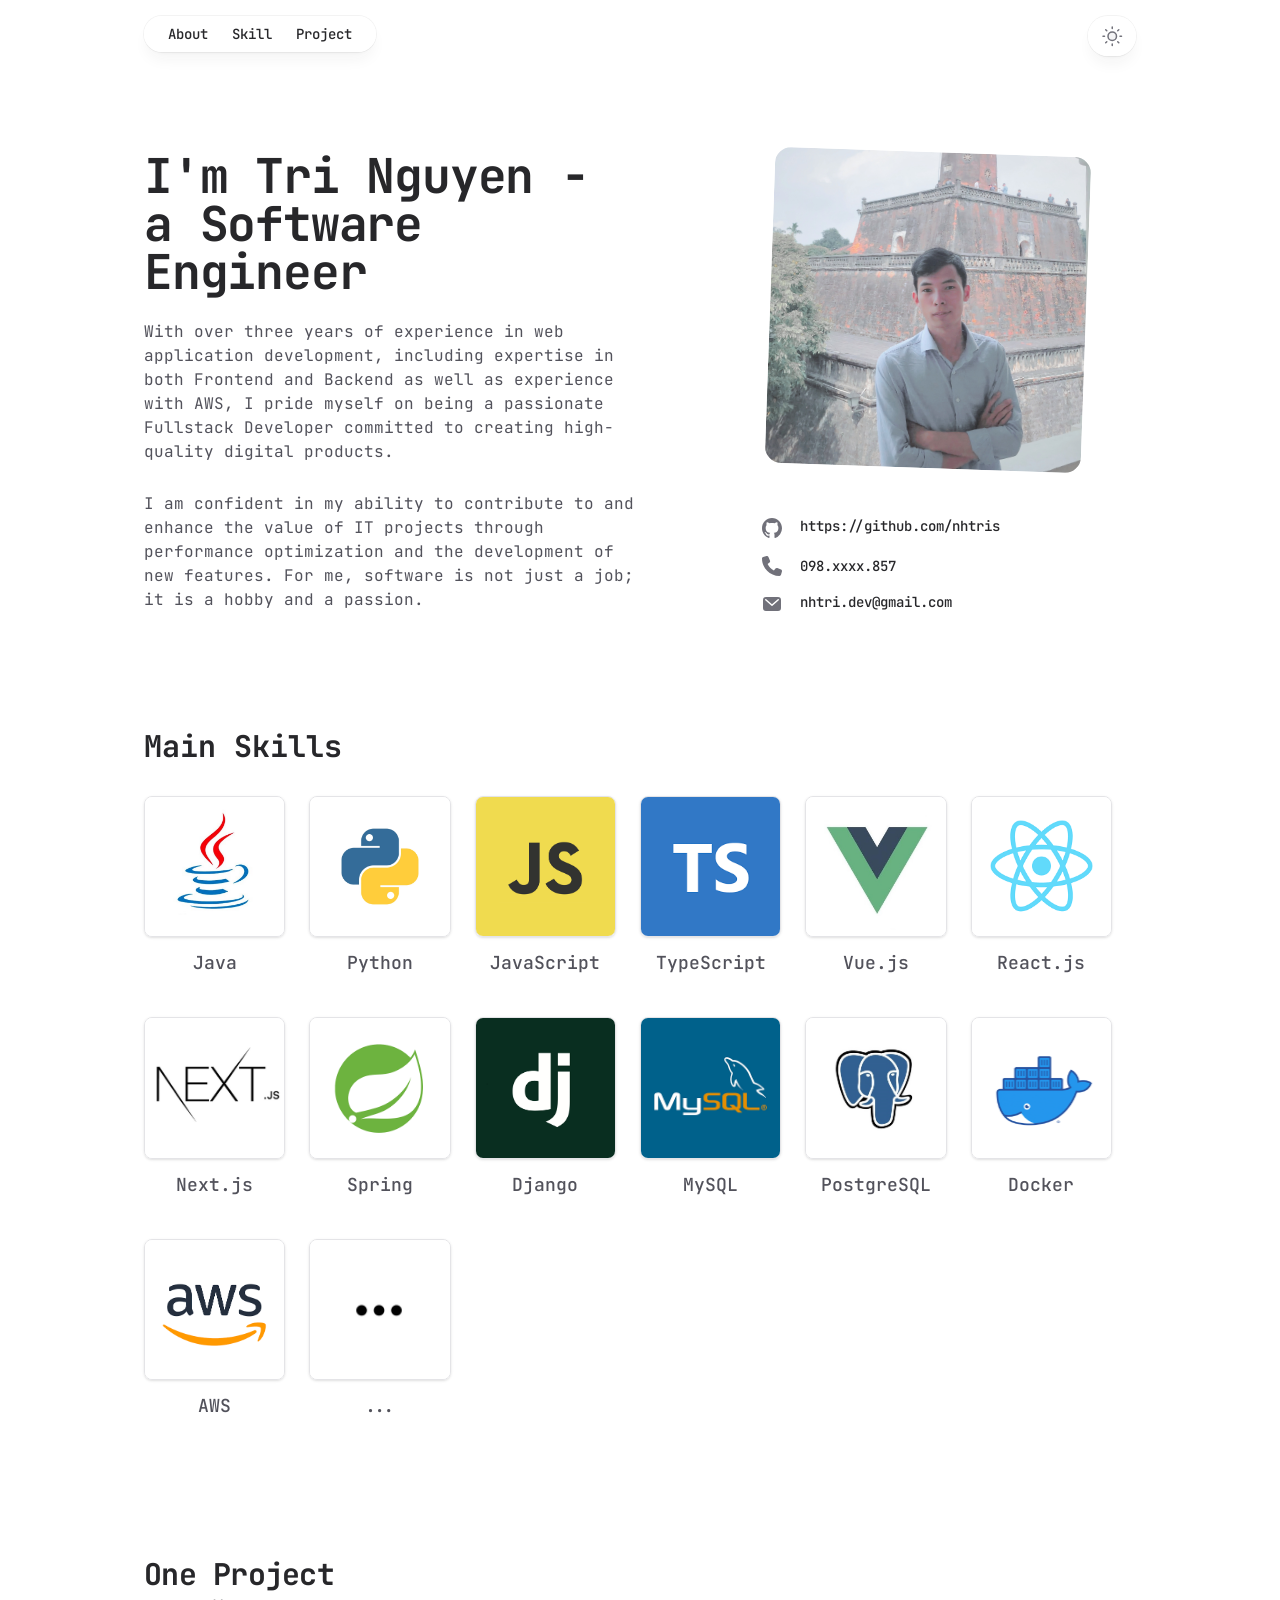
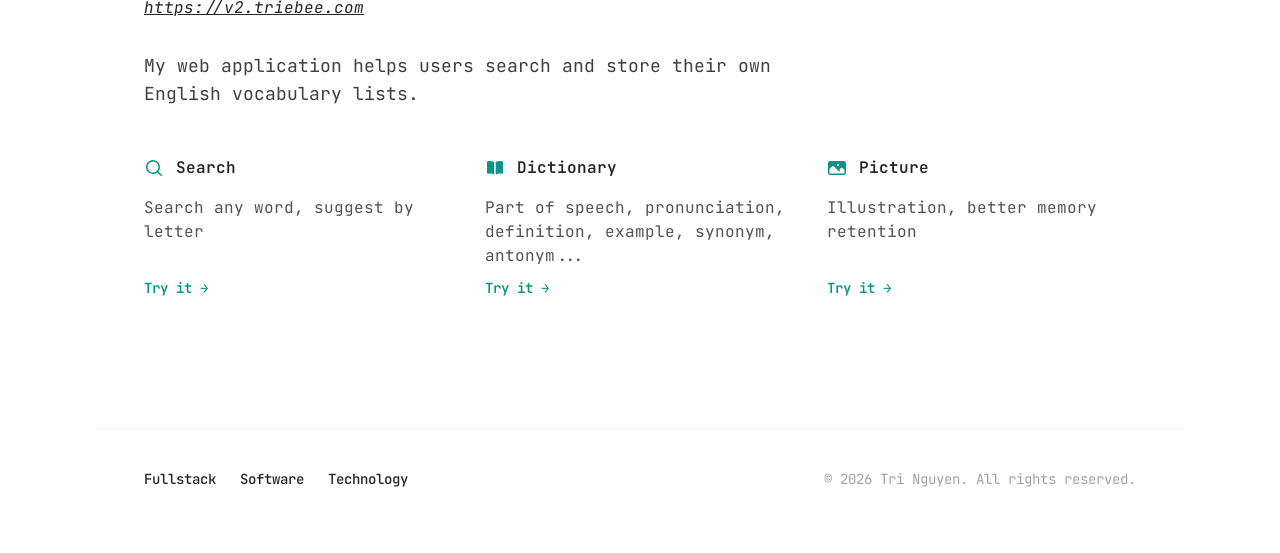
==== index.html @ 4a590ac9 "first commit" ====
<!doctype html>
<html lang="en">
  <head>
    <meta charset="UTF-8" />
    <link rel="icon" type="image/svg+xml" href="/t.ico" />
    <meta name="viewport" content="width=device-width, initial-scale=1.0" />
    <title>Tri Nguyen - Profile</title>
    <script type="module" crossorigin src="/assets/index-8-Ui-Zjn.js"></script>
    <link rel="stylesheet" crossorigin href="/assets/index-CXq_GEXm.css">
  </head>
  <body>
    <div id="root"></div>
  </body>
</html>
---- assets/index-CXq_GEXm.css ----
@import"https://fonts.googleapis.com/css2?family=JetBrains+Mono:ital,wght@0,100..800;1,100..800&display=swap";body{font-family:JetBrains Mono,monospace}*,:before,:after{box-sizing:border-box;border-width:0;border-style:solid;border-color:#e5e7eb}:before,:after{--tw-content: ""}html,:host{line-height:1.5;-webkit-text-size-adjust:100%;-moz-tab-size:4;-o-tab-size:4;tab-size:4;font-family:ui-sans-serif,system-ui,sans-serif,"Apple Color Emoji","Segoe UI Emoji",Segoe UI Symbol,"Noto Color Emoji";font-feature-settings:normal;font-variation-settings:normal;-webkit-tap-highlight-color:transparent}body{margin:0;line-height:inherit}hr{height:0;color:inherit;border-top-width:1px}abbr:where([title]){-webkit-text-decoration:underline dotted;text-decoration:underline dotted}h1,h2,h3,h4,h5,h6{font-size:inherit;font-weight:inherit}a{color:inherit;text-decoration:inherit}b,strong{font-weight:bolder}code,kbd,samp,pre{font-family:ui-monospace,SFMono-Regular,Menlo,Monaco,Consolas,Liberation Mono,Courier New,monospace;font-feature-settings:normal;font-variation-settings:normal;font-size:1em}small{font-size:80%}sub,sup{font-size:75%;line-height:0;position:relative;vertical-align:baseline}sub{bottom:-.25em}sup{top:-.5em}table{text-indent:0;border-color:inherit;border-collapse:collapse}button,input,optgroup,select,textarea{font-family:inherit;font-feature-settings:inherit;font-variation-settings:inherit;font-size:100%;font-weight:inherit;line-height:inherit;letter-spacing:inherit;color:inherit;margin:0;padding:0}button,select{text-transform:none}button,input:where([type=button]),input:where([type=reset]),input:where([type=submit]){-webkit-appearance:button;background-color:transparent;background-image:none}:-moz-focusring{outline:auto}:-moz-ui-invalid{box-shadow:none}progress{vertical-align:baseline}::-webkit-inner-spin-button,::-webkit-outer-spin-button{height:auto}[type=search]{-webkit-appearance:textfield;outline-offset:-2px}::-webkit-search-decoration{-webkit-appearance:none}::-webkit-file-upload-button{-webkit-appearance:button;font:inherit}summary{display:list-item}blockquote,dl,dd,h1,h2,h3,h4,h5,h6,hr,figure,p,pre{margin:0}fieldset{margin:0;padding:0}legend{padding:0}ol,ul,menu{list-style:none;margin:0;padding:0}dialog{padding:0}textarea{resize:vertical}input::-moz-placeholder,textarea::-moz-placeholder{opacity:1;color:#9ca3af}input::placeholder,textarea::placeholder{opacity:1;color:#9ca3af}button,[role=button]{cursor:pointer}:disabled{cursor:default}img,svg,video,canvas,audio,iframe,embed,object{display:block;vertical-align:middle}img,video{max-width:100%;height:auto}[hidden]{display:none}*,:before,:after{--tw-border-spacing-x: 0;--tw-border-spacing-y: 0;--tw-translate-x: 0;--tw-translate-y: 0;--tw-rotate: 0;--tw-skew-x: 0;--tw-skew-y: 0;--tw-scale-x: 1;--tw-scale-y: 1;--tw-pan-x: ;--tw-pan-y: ;--tw-pinch-zoom: ;--tw-scroll-snap-strictness: proximity;--tw-gradient-from-position: ;--tw-gradient-via-position: ;--tw-gradient-to-position: ;--tw-ordinal: ;--tw-slashed-zero: ;--tw-numeric-figure: ;--tw-numeric-spacing: ;--tw-numeric-fraction: ;--tw-ring-inset: ;--tw-ring-offset-width: 0px;--tw-ring-offset-color: #fff;--tw-ring-color: rgb(59 130 246 / .5);--tw-ring-offset-shadow: 0 0 #0000;--tw-ring-shadow: 0 0 #0000;--tw-shadow: 0 0 #0000;--tw-shadow-colored: 0 0 #0000;--tw-blur: ;--tw-brightness: ;--tw-contrast: ;--tw-grayscale: ;--tw-hue-rotate: ;--tw-invert: ;--tw-saturate: ;--tw-sepia: ;--tw-drop-shadow: ;--tw-backdrop-blur: ;--tw-backdrop-brightness: ;--tw-backdrop-contrast: ;--tw-backdrop-grayscale: ;--tw-backdrop-hue-rotate: ;--tw-backdrop-invert: ;--tw-backdrop-opacity: ;--tw-backdrop-saturate: ;--tw-backdrop-sepia: ;--tw-contain-size: ;--tw-contain-layout: ;--tw-contain-paint: ;--tw-contain-style: }::backdrop{--tw-border-spacing-x: 0;--tw-border-spacing-y: 0;--tw-translate-x: 0;--tw-translate-y: 0;--tw-rotate: 0;--tw-skew-x: 0;--tw-skew-y: 0;--tw-scale-x: 1;--tw-scale-y: 1;--tw-pan-x: ;--tw-pan-y: ;--tw-pinch-zoom: ;--tw-scroll-snap-strictness: proximity;--tw-gradient-from-position: ;--tw-gradient-via-position: ;--tw-gradient-to-position: ;--tw-ordinal: ;--tw-slashed-zero: ;--tw-numeric-figure: ;--tw-numeric-spacing: ;--tw-numeric-fraction: ;--tw-ring-inset: ;--tw-ring-offset-width: 0px;--tw-ring-offset-color: #fff;--tw-ring-color: rgb(59 130 246 / .5);--tw-ring-offset-shadow: 0 0 #0000;--tw-ring-shadow: 0 0 #0000;--tw-shadow: 0 0 #0000;--tw-shadow-colored: 0 0 #0000;--tw-blur: ;--tw-brightness: ;--tw-contrast: ;--tw-grayscale: ;--tw-hue-rotate: ;--tw-invert: ;--tw-saturate: ;--tw-sepia: ;--tw-drop-shadow: ;--tw-backdrop-blur: ;--tw-backdrop-brightness: ;--tw-backdrop-contrast: ;--tw-backdrop-grayscale: ;--tw-backdrop-hue-rotate: ;--tw-backdrop-invert: ;--tw-backdrop-opacity: ;--tw-backdrop-saturate: ;--tw-backdrop-sepia: ;--tw-contain-size: ;--tw-contain-layout: ;--tw-contain-paint: ;--tw-contain-style: }.absolute{position:absolute}.relative{position:relative}.inset-x-1{left:.25rem;right:.25rem}.-bottom-px{bottom:-1px}.mx-auto{margin-left:auto;margin-right:auto}.ml-4{margin-left:1rem}.mt-2{margin-top:.5rem}.mt-32{margin-top:8rem}.mt-4{margin-top:1rem}.mt-6{margin-top:1.5rem}.mt-8{margin-top:2rem}.block{display:block}.flex{display:flex}.grid{display:grid}.hidden{display:none}.aspect-square{aspect-ratio:1 / 1}.h-5{height:1.25rem}.h-6{height:1.5rem}.h-full{height:100%}.h-px{height:1px}.w-5{width:1.25rem}.w-6{width:1.5rem}.w-full{width:100%}.max-w-2xl{max-width:42rem}.max-w-7xl{max-width:80rem}.max-w-xl{max-width:36rem}.max-w-xs{max-width:20rem}.flex-auto{flex:1 1 auto}.flex-none{flex:none}.rotate-2{--tw-rotate: 2deg;transform:translate(var(--tw-translate-x),var(--tw-translate-y)) rotate(var(--tw-rotate)) skew(var(--tw-skew-x)) skewY(var(--tw-skew-y)) scaleX(var(--tw-scale-x)) scaleY(var(--tw-scale-y))}.grid-cols-1{grid-template-columns:repeat(1,minmax(0,1fr))}.grid-cols-3{grid-template-columns:repeat(3,minmax(0,1fr))}.flex-col{flex-direction:column}.flex-wrap{flex-wrap:wrap}.items-center{align-items:center}.justify-center{justify-content:center}.justify-between{justify-content:space-between}.gap-6{gap:1.5rem}.gap-x-3{-moz-column-gap:.75rem;column-gap:.75rem}.gap-x-6{-moz-column-gap:1.5rem;column-gap:1.5rem}.gap-x-8{-moz-column-gap:2rem;column-gap:2rem}.gap-y-1{row-gap:.25rem}.gap-y-10{row-gap:2.5rem}.gap-y-16{row-gap:4rem}.space-y-7>:not([hidden])~:not([hidden]){--tw-space-y-reverse: 0;margin-top:calc(1.75rem * calc(1 - var(--tw-space-y-reverse)));margin-bottom:calc(1.75rem * var(--tw-space-y-reverse))}.overflow-hidden{overflow:hidden}.rounded-2xl{border-radius:1rem}.rounded-full{border-radius:9999px}.rounded-lg{border-radius:.5rem}.border{border-width:1px}.border-t{border-top-width:1px}.border-gray-200{--tw-border-opacity: 1;border-color:rgb(229 231 235 / var(--tw-border-opacity))}.border-zinc-100{--tw-border-opacity: 1;border-color:rgb(244 244 245 / var(--tw-border-opacity))}.border-zinc-200{--tw-border-opacity: 1;border-color:rgb(228 228 231 / var(--tw-border-opacity))}.bg-white{--tw-bg-opacity: 1;background-color:rgb(255 255 255 / var(--tw-bg-opacity))}.bg-white\/90{background-color:#ffffffe6}.bg-zinc-100{--tw-bg-opacity: 1;background-color:rgb(244 244 245 / var(--tw-bg-opacity))}.bg-zinc-50{--tw-bg-opacity: 1;background-color:rgb(250 250 250 / var(--tw-bg-opacity))}.bg-gradient-to-r{background-image:linear-gradient(to right,var(--tw-gradient-stops))}.from-teal-500\/0{--tw-gradient-from: rgb(20 184 166 / 0) var(--tw-gradient-from-position);--tw-gradient-to: rgb(20 184 166 / 0) var(--tw-gradient-to-position);--tw-gradient-stops: var(--tw-gradient-from), var(--tw-gradient-to)}.via-teal-500\/40{--tw-gradient-to: rgb(20 184 166 / 0) var(--tw-gradient-to-position);--tw-gradient-stops: var(--tw-gradient-from), rgb(20 184 166 / .4) var(--tw-gradient-via-position), var(--tw-gradient-to)}.to-teal-500\/0{--tw-gradient-to: rgb(20 184 166 / 0) var(--tw-gradient-to-position)}.fill-current{fill:currentColor}.fill-zinc-100{fill:#f4f4f5}.fill-zinc-500{fill:#71717a}.fill-zinc-700{fill:#3f3f46}.stroke-zinc-500{stroke:#71717a}.object-cover{-o-object-fit:cover;object-fit:cover}.object-center{-o-object-position:center;object-position:center}.p-2{padding:.5rem}.px-2{padding-left:.5rem;padding-right:.5rem}.px-2\.5{padding-left:.625rem;padding-right:.625rem}.px-3{padding-left:.75rem;padding-right:.75rem}.px-4{padding-left:1rem;padding-right:1rem}.py-2{padding-top:.5rem;padding-bottom:.5rem}.pb-16{padding-bottom:4rem}.pb-2{padding-bottom:.5rem}.pb-4{padding-bottom:1rem}.pr-4{padding-right:1rem}.pr-8{padding-right:2rem}.pt-1{padding-top:.25rem}.pt-10{padding-top:2.5rem}.pt-12{padding-top:3rem}.pt-3{padding-top:.75rem}.pt-4{padding-top:1rem}.pt-8{padding-top:2rem}.text-center{text-align:center}.text-2xl{font-size:1.5rem;line-height:2rem}.text-3xl{font-size:1.875rem;line-height:2.25rem}.text-base{font-size:1rem;line-height:1.5rem}.text-lg{font-size:1.125rem;line-height:1.75rem}.text-sm{font-size:.875rem;line-height:1.25rem}.font-bold{font-weight:700}.font-medium{font-weight:500}.font-semibold{font-weight:600}.italic{font-style:italic}.leading-6{line-height:1.5rem}.leading-7{line-height:1.75rem}.leading-8{line-height:2rem}.tracking-tight{letter-spacing:-.025em}.text-teal-500{--tw-text-opacity: 1;color:rgb(20 184 166 / var(--tw-text-opacity))}.text-teal-600{--tw-text-opacity: 1;color:rgb(13 148 136 / var(--tw-text-opacity))}.text-zinc-400{--tw-text-opacity: 1;color:rgb(161 161 170 / var(--tw-text-opacity))}.text-zinc-500{--tw-text-opacity: 1;color:rgb(113 113 122 / var(--tw-text-opacity))}.text-zinc-600{--tw-text-opacity: 1;color:rgb(82 82 91 / var(--tw-text-opacity))}.text-zinc-700{--tw-text-opacity: 1;color:rgb(63 63 70 / var(--tw-text-opacity))}.text-zinc-800{--tw-text-opacity: 1;color:rgb(39 39 42 / var(--tw-text-opacity))}.underline{text-decoration-line:underline}.antialiased{-webkit-font-smoothing:antialiased;-moz-osx-font-smoothing:grayscale}.shadow{--tw-shadow: 0 1px 3px 0 rgb(0 0 0 / .1), 0 1px 2px -1px rgb(0 0 0 / .1);--tw-shadow-colored: 0 1px 3px 0 var(--tw-shadow-color), 0 1px 2px -1px var(--tw-shadow-color);box-shadow:var(--tw-ring-offset-shadow, 0 0 #0000),var(--tw-ring-shadow, 0 0 #0000),var(--tw-shadow)}.shadow-lg{--tw-shadow: 0 10px 15px -3px rgb(0 0 0 / .1), 0 4px 6px -4px rgb(0 0 0 / .1);--tw-shadow-colored: 0 10px 15px -3px var(--tw-shadow-color), 0 4px 6px -4px var(--tw-shadow-color);box-shadow:var(--tw-ring-offset-shadow, 0 0 #0000),var(--tw-ring-shadow, 0 0 #0000),var(--tw-shadow)}.shadow-zinc-800\/5{--tw-shadow-color: rgb(39 39 42 / .05);--tw-shadow: var(--tw-shadow-colored)}.ring-1{--tw-ring-offset-shadow: var(--tw-ring-inset) 0 0 0 var(--tw-ring-offset-width) var(--tw-ring-offset-color);--tw-ring-shadow: var(--tw-ring-inset) 0 0 0 calc(1px + var(--tw-ring-offset-width)) var(--tw-ring-color);box-shadow:var(--tw-ring-offset-shadow),var(--tw-ring-shadow),var(--tw-shadow, 0 0 #0000)}.ring-zinc-900\/5{--tw-ring-color: rgb(24 24 27 / .05)}.filter{filter:var(--tw-blur) var(--tw-brightness) var(--tw-contrast) var(--tw-grayscale) var(--tw-hue-rotate) var(--tw-invert) var(--tw-saturate) var(--tw-sepia) var(--tw-drop-shadow)}.backdrop-blur{--tw-backdrop-blur: blur(8px);-webkit-backdrop-filter:var(--tw-backdrop-blur) var(--tw-backdrop-brightness) var(--tw-backdrop-contrast) var(--tw-backdrop-grayscale) var(--tw-backdrop-hue-rotate) var(--tw-backdrop-invert) var(--tw-backdrop-opacity) var(--tw-backdrop-saturate) var(--tw-backdrop-sepia);backdrop-filter:var(--tw-backdrop-blur) var(--tw-backdrop-brightness) var(--tw-backdrop-contrast) var(--tw-backdrop-grayscale) var(--tw-backdrop-hue-rotate) var(--tw-backdrop-invert) var(--tw-backdrop-opacity) var(--tw-backdrop-saturate) var(--tw-backdrop-sepia)}.transition{transition-property:color,background-color,border-color,text-decoration-color,fill,stroke,opacity,box-shadow,transform,filter,-webkit-backdrop-filter;transition-property:color,background-color,border-color,text-decoration-color,fill,stroke,opacity,box-shadow,transform,filter,backdrop-filter;transition-property:color,background-color,border-color,text-decoration-color,fill,stroke,opacity,box-shadow,transform,filter,backdrop-filter,-webkit-backdrop-filter;transition-timing-function:cubic-bezier(.4,0,.2,1);transition-duration:.15s}.hover\:font-bold:hover{font-weight:700}.hover\:font-extrabold:hover{font-weight:800}.hover\:text-teal-500:hover{--tw-text-opacity: 1;color:rgb(20 184 166 / var(--tw-text-opacity))}.group:hover .group-hover\:fill-teal-500{fill:#14b8a6}.group:hover .group-hover\:fill-zinc-200{fill:#e4e4e7}.group:hover .group-hover\:stroke-zinc-700{stroke:#3f3f46}.group:hover .group-hover\:opacity-75{opacity:.75}@media (min-width: 640px){.sm\:mt-10{margin-top:2.5rem}.sm\:mt-16{margin-top:4rem}.sm\:mt-4{margin-top:1rem}.sm\:grid-cols-4{grid-template-columns:repeat(4,minmax(0,1fr))}.sm\:flex-row{flex-direction:row}.sm\:gap-y-16{row-gap:4rem}.sm\:px-6{padding-left:1.5rem;padding-right:1.5rem}.sm\:px-8{padding-left:2rem;padding-right:2rem}.sm\:pr-6{padding-right:1.5rem}.sm\:pt-6{padding-top:1.5rem}.sm\:text-3xl{font-size:1.875rem;line-height:2.25rem}.sm\:text-5xl{font-size:3rem;line-height:1}.sm\:text-base{font-size:1rem;line-height:1.5rem}.sm\:text-lg{font-size:1.125rem;line-height:1.75rem}}@media (min-width: 768px){.md\:mt-10{margin-top:2.5rem}.md\:mt-20{margin-top:5rem}.md\:grid-cols-5{grid-template-columns:repeat(5,minmax(0,1fr))}.md\:pr-0{padding-right:0}}@media (min-width: 1024px){.lg\:order-first{order:-9999}.lg\:row-span-2{grid-row:span 2 / span 2}.lg\:mx-10{margin-left:2.5rem;margin-right:2.5rem}.lg\:mt-12{margin-top:3rem}.lg\:max-w-5xl{max-width:64rem}.lg\:max-w-none{max-width:none}.lg\:grid-cols-2{grid-template-columns:repeat(2,minmax(0,1fr))}.lg\:grid-cols-3{grid-template-columns:repeat(3,minmax(0,1fr))}.lg\:grid-cols-6{grid-template-columns:repeat(6,minmax(0,1fr))}.lg\:grid-rows-\[auto_1fr\]{grid-template-rows:auto 1fr}.lg\:gap-y-8{row-gap:2rem}.lg\:px-12{padding-left:3rem;padding-right:3rem}.lg\:px-8{padding-left:2rem;padding-right:2rem}.lg\:pl-20{padding-left:5rem}.lg\:text-lg{font-size:1.125rem;line-height:1.75rem}}.dark\:block:where(.dark,.dark *){display:block}.dark\:hidden:where(.dark,.dark *){display:none}.dark\:border-zinc-500:where(.dark,.dark *){--tw-border-opacity: 1;border-color:rgb(113 113 122 / var(--tw-border-opacity))}.dark\:border-zinc-700\/40:where(.dark,.dark *){border-color:#3f3f4666}.dark\:bg-black:where(.dark,.dark *){--tw-bg-opacity: 1;background-color:rgb(0 0 0 / var(--tw-bg-opacity))}.dark\:bg-zinc-800:where(.dark,.dark *){--tw-bg-opacity: 1;background-color:rgb(39 39 42 / var(--tw-bg-opacity))}.dark\:bg-zinc-800\/90:where(.dark,.dark *){background-color:#27272ae6}.dark\:bg-zinc-900:where(.dark,.dark *){--tw-bg-opacity: 1;background-color:rgb(24 24 27 / var(--tw-bg-opacity))}.dark\:from-teal-400\/0:where(.dark,.dark *){--tw-gradient-from: rgb(45 212 191 / 0) var(--tw-gradient-from-position);--tw-gradient-to: rgb(45 212 191 / 0) var(--tw-gradient-to-position);--tw-gradient-stops: var(--tw-gradient-from), var(--tw-gradient-to)}.dark\:via-teal-400\/40:where(.dark,.dark *){--tw-gradient-to: rgb(45 212 191 / 0) var(--tw-gradient-to-position);--tw-gradient-stops: var(--tw-gradient-from), rgb(45 212 191 / .4) var(--tw-gradient-via-position), var(--tw-gradient-to)}.dark\:to-teal-400\/0:where(.dark,.dark *){--tw-gradient-to: rgb(45 212 191 / 0) var(--tw-gradient-to-position)}.dark\:text-teal-400:where(.dark,.dark *){--tw-text-opacity: 1;color:rgb(45 212 191 / var(--tw-text-opacity))}.dark\:text-zinc-100:where(.dark,.dark *){--tw-text-opacity: 1;color:rgb(244 244 245 / var(--tw-text-opacity))}.dark\:text-zinc-200:where(.dark,.dark *){--tw-text-opacity: 1;color:rgb(228 228 231 / var(--tw-text-opacity))}.dark\:text-zinc-400:where(.dark,.dark *){--tw-text-opacity: 1;color:rgb(161 161 170 / var(--tw-text-opacity))}.dark\:text-zinc-500:where(.dark,.dark *){--tw-text-opacity: 1;color:rgb(113 113 122 / var(--tw-text-opacity))}.dark\:shadow-zinc-800:where(.dark,.dark *){--tw-shadow-color: #27272a;--tw-shadow: var(--tw-shadow-colored)}.dark\:ring-white\/10:where(.dark,.dark *){--tw-ring-color: rgb(255 255 255 / .1)}.dark\:hover\:text-teal-400:hover:where(.dark,.dark *){--tw-text-opacity: 1;color:rgb(45 212 191 / var(--tw-text-opacity))}.dark\:hover\:text-teal-500:hover:where(.dark,.dark *){--tw-text-opacity: 1;color:rgb(20 184 166 / var(--tw-text-opacity))}.dark\:hover\:ring-white\/20:hover:where(.dark,.dark *){--tw-ring-color: rgb(255 255 255 / .2)}@media (prefers-color-scheme:dark){.\[\@media\(prefers-color-scheme\:dark\)\]\:fill-teal-50{fill:#f0fdfa}.\[\@media\(prefers-color-scheme\:dark\)\]\:stroke-teal-500{stroke:#14b8a6}.group:hover .\[\@media\(prefers-color-scheme\:dark\)\]\:group-hover\:fill-teal-50{fill:#f0fdfa}.group:hover .\[\@media\(prefers-color-scheme\:dark\)\]\:group-hover\:stroke-teal-600{stroke:#0d9488}.group:hover .\[\@media\(prefers-color-scheme\:dark\)\]\:group-hover\:stroke-zinc-400{stroke:#a1a1aa}}@media not (prefers-color-scheme:dark){.\[\@media_not_\(prefers-color-scheme\:dark\)\]\:fill-teal-400\/10{fill:#2dd4bf1a}.\[\@media_not_\(prefers-color-scheme\:dark\)\]\:stroke-teal-500{stroke:#14b8a6}}
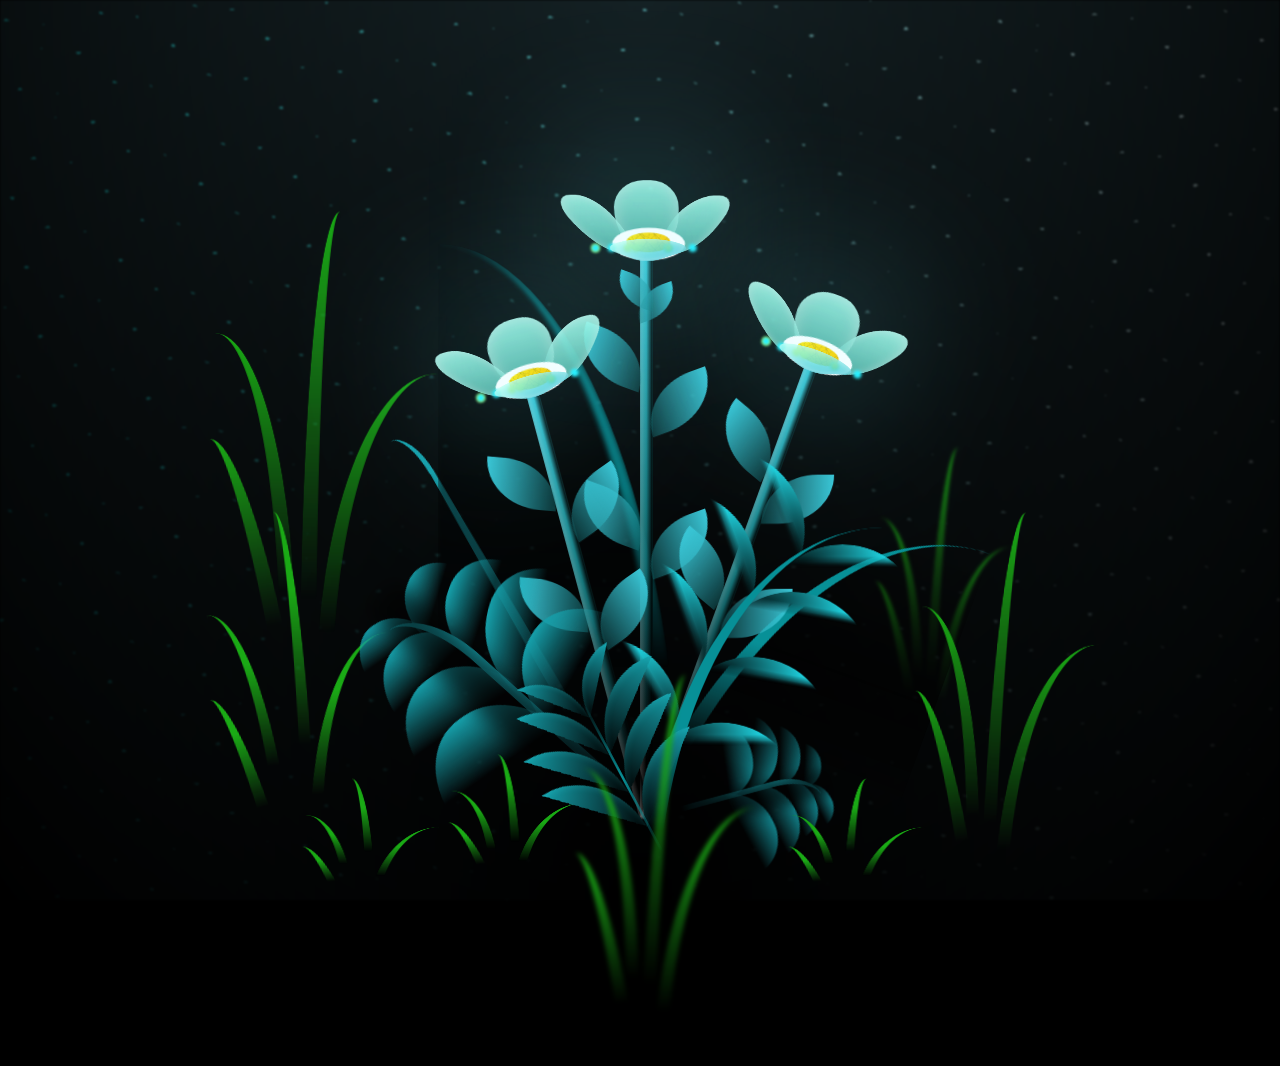
==== commit 1cc5b602: "flower" ====
--- a/index.html
+++ b/index.html
@@ -1,14 +1,1558 @@
-<!doctype html>
+<!DOCTYPE html>
 <html lang="en">
   <head>
     <meta charset="UTF-8" />
-    <link rel="icon" type="image/svg+xml" href="/t.ico" />
     <meta name="viewport" content="width=device-width, initial-scale=1.0" />
-    <title>Tri Nguyen - Profile</title>
-    <script type="module" crossorigin src="/assets/index-8-Ui-Zjn.js"></script>
-    <link rel="stylesheet" crossorigin href="/assets/index-CXq_GEXm.css">
+    <title>Document</title>
+    <style>
+      *,
+      *::after,
+      *::before {
+        padding: 0;
+        margin: 0;
+        box-sizing: border-box;
+      }
+      :root {
+        --dark-color: #000;
+      }
+      body {
+        display: flex;
+        align-items: flex-end;
+        justify-content: center;
+        min-height: 100vh;
+        background-color: var(--dark-color);
+        overflow: hidden;
+        perspective: 1000px;
+      }
+      .night {
+        position: fixed;
+        left: 50%;
+        top: 0;
+        transform: translateX(-50%);
+        width: 100%;
+        height: 100%;
+        filter: blur(0.1vmin);
+        background-image: radial-gradient(
+            ellipse at top,
+            transparent 0%,
+            var(--dark-color)
+          ),
+          radial-gradient(
+            ellipse at bottom,
+            var(--dark-color),
+            rgba(145, 233, 255, 0.2)
+          ),
+          repeating-linear-gradient(
+            220deg,
+            #000 0px,
+            #000 19px,
+            transparent 19px,
+            transparent 22px
+          ),
+          repeating-linear-gradient(
+            189deg,
+            #000 0px,
+            #000 19px,
+            transparent 19px,
+            transparent 22px
+          ),
+          repeating-linear-gradient(
+            148deg,
+            #000 0px,
+            #000 19px,
+            transparent 19px,
+            transparent 22px
+          ),
+          linear-gradient(90deg, #00fffa, #f0f0f0);
+      }
+      .flowers {
+        position: relative;
+        transform: scale(0.9);
+      }
+      .flower {
+        position: absolute;
+        bottom: 10vmin;
+        transform-origin: bottom center;
+        z-index: 10;
+        --fl-speed: 0.8s;
+      }
+      .flower--1 {
+        animation: moving-flower-1 4s linear infinite;
+      }
+      .flower--1 .flower__line {
+        height: 70vmin;
+        animation-delay: 0.3s;
+      }
+      .flower--1 .flower__line__leaf--1 {
+        animation: blooming-leaf-right var(--fl-speed) 1.6s backwards;
+      }
+      .flower--1 .flower__line__leaf--2 {
+        animation: blooming-leaf-right var(--fl-speed) 1.4s backwards;
+      }
+      .flower--1 .flower__line__leaf--3 {
+        animation: blooming-leaf-left var(--fl-speed) 1.2s backwards;
+      }
+      .flower--1 .flower__line__leaf--4 {
+        animation: blooming-leaf-left var(--fl-speed) 1s backwards;
+      }
+      .flower--1 .flower__line__leaf--5 {
+        animation: blooming-leaf-right var(--fl-speed) 1.8s backwards;
+      }
+      .flower--1 .flower__line__leaf--6 {
+        animation: blooming-leaf-left var(--fl-speed) 2s backwards;
+      }
+      .flower--2 {
+        left: 50%;
+        transform: rotate(20deg);
+        animation: moving-flower-2 4s linear infinite;
+      }
+      .flower--2 .flower__line {
+        height: 60vmin;
+        animation-delay: 0.6s;
+      }
+      .flower--2 .flower__line__leaf--1 {
+        animation: blooming-leaf-right var(--fl-speed) 1.9s backwards;
+      }
+      .flower--2 .flower__line__leaf--2 {
+        animation: blooming-leaf-right var(--fl-speed) 1.7s backwards;
+      }
+      .flower--2 .flower__line__leaf--3 {
+        animation: blooming-leaf-left var(--fl-speed) 1.5s backwards;
+      }
+      .flower--2 .flower__line__leaf--4 {
+        animation: blooming-leaf-left var(--fl-speed) 1.3s backwards;
+      }
+      .flower--3 {
+        left: 50%;
+        transform: rotate(-15deg);
+        animation: moving-flower-3 4s linear infinite;
+      }
+      .flower--3 .flower__line {
+        animation-delay: 0.9s;
+      }
+      .flower--3 .flower__line__leaf--1 {
+        animation: blooming-leaf-right var(--fl-speed) 2.5s backwards;
+      }
+      .flower--3 .flower__line__leaf--2 {
+        animation: blooming-leaf-right var(--fl-speed) 2.3s backwards;
+      }
+      .flower--3 .flower__line__leaf--3 {
+        animation: blooming-leaf-left var(--fl-speed) 2.1s backwards;
+      }
+      .flower--3 .flower__line__leaf--4 {
+        animation: blooming-leaf-left var(--fl-speed) 1.9s backwards;
+      }
+      .flower__leafs {
+        position: relative;
+        animation: blooming-flower 2s backwards;
+      }
+      .flower__leafs--1 {
+        animation-delay: 1.1s;
+      }
+      .flower__leafs--2 {
+        animation-delay: 1.4s;
+      }
+      .flower__leafs--3 {
+        animation-delay: 1.7s;
+      }
+      .flower__leafs::after {
+        content: "";
+        position: absolute;
+        left: 0;
+        top: 0;
+        transform: translate(-50%, -100%);
+        width: 8vmin;
+        height: 8vmin;
+        background-color: #6bf0ff;
+        filter: blur(10vmin);
+      }
+      .flower__leaf {
+        position: absolute;
+        bottom: 0;
+        left: 50%;
+        width: 8vmin;
+        height: 11vmin;
+        border-radius: 51% 49% 47% 53% / 44% 45% 55% 69%;
+        background-color: #a7ffee;
+        background-image: linear-gradient(to top, #54b8aa, #a7ffee);
+        transform-origin: bottom center;
+        opacity: 0.9;
+        box-shadow: inset 0 0 2vmin rgba(255, 255, 255, 0.5);
+      }
+      .flower__leaf--1 {
+        transform: translate(-10%, 1%) rotateY(40deg) rotateX(-50deg);
+      }
+      .flower__leaf--2 {
+        transform: translate(-50%, -4%) rotateX(40deg);
+      }
+      .flower__leaf--3 {
+        transform: translate(-90%, 0%) rotateY(45deg) rotateX(50deg);
+      }
+      .flower__leaf--4 {
+        width: 8vmin;
+        height: 8vmin;
+        transform-origin: bottom left;
+        border-radius: 4vmin 10vmin 4vmin 4vmin;
+        transform: translate(0%, 18%) rotateX(70deg) rotate(-43deg);
+        background-image: linear-gradient(to top, #39c6d6, #a7ffee);
+        z-index: 1;
+        opacity: 0.8;
+      }
+      .flower__white-circle {
+        position: absolute;
+        left: -3.5vmin;
+        top: -3vmin;
+        width: 9vmin;
+        height: 4vmin;
+        border-radius: 50%;
+        background-color: #fff;
+      }
+      .flower__white-circle::after {
+        content: "";
+        position: absolute;
+        left: 50%;
+        top: 45%;
+        transform: translate(-50%, -50%);
+        width: 60%;
+        height: 60%;
+        border-radius: inherit;
+        background-image: repeating-linear-gradient(
+            135deg,
+            rgba(0, 0, 0, 0.03) 0px,
+            rgba(0, 0, 0, 0.03) 1px,
+            transparent 1px,
+            transparent 12px
+          ),
+          repeating-linear-gradient(
+            45deg,
+            rgba(0, 0, 0, 0.03) 0px,
+            rgba(0, 0, 0, 0.03) 1px,
+            transparent 1px,
+            transparent 12px
+          ),
+          repeating-linear-gradient(
+            67.5deg,
+            rgba(0, 0, 0, 0.03) 0px,
+            rgba(0, 0, 0, 0.03) 1px,
+            transparent 1px,
+            transparent 12px
+          ),
+          repeating-linear-gradient(
+            135deg,
+            rgba(0, 0, 0, 0.03) 0px,
+            rgba(0, 0, 0, 0.03) 1px,
+            transparent 1px,
+            transparent 12px
+          ),
+          repeating-linear-gradient(
+            45deg,
+            rgba(0, 0, 0, 0.03) 0px,
+            rgba(0, 0, 0, 0.03) 1px,
+            transparent 1px,
+            transparent 12px
+          ),
+          repeating-linear-gradient(
+            112.5deg,
+            rgba(0, 0, 0, 0.03) 0px,
+            rgba(0, 0, 0, 0.03) 1px,
+            transparent 1px,
+            transparent 12px
+          ),
+          repeating-linear-gradient(
+            112.5deg,
+            rgba(0, 0, 0, 0.03) 0px,
+            rgba(0, 0, 0, 0.03) 1px,
+            transparent 1px,
+            transparent 12px
+          ),
+          repeating-linear-gradient(
+            45deg,
+            rgba(0, 0, 0, 0.03) 0px,
+            rgba(0, 0, 0, 0.03) 1px,
+            transparent 1px,
+            transparent 12px
+          ),
+          repeating-linear-gradient(
+            22.5deg,
+            rgba(0, 0, 0, 0.03) 0px,
+            rgba(0, 0, 0, 0.03) 1px,
+            transparent 1px,
+            transparent 12px
+          ),
+          repeating-linear-gradient(
+            45deg,
+            rgba(0, 0, 0, 0.03) 0px,
+            rgba(0, 0, 0, 0.03) 1px,
+            transparent 1px,
+            transparent 12px
+          ),
+          repeating-linear-gradient(
+            22.5deg,
+            rgba(0, 0, 0, 0.03) 0px,
+            rgba(0, 0, 0, 0.03) 1px,
+            transparent 1px,
+            transparent 12px
+          ),
+          repeating-linear-gradient(
+            135deg,
+            rgba(0, 0, 0, 0.03) 0px,
+            rgba(0, 0, 0, 0.03) 1px,
+            transparent 1px,
+            transparent 12px
+          ),
+          repeating-linear-gradient(
+            157.5deg,
+            rgba(0, 0, 0, 0.03) 0px,
+            rgba(0, 0, 0, 0.03) 1px,
+            transparent 1px,
+            transparent 12px
+          ),
+          repeating-linear-gradient(
+            67.5deg,
+            rgba(0, 0, 0, 0.03) 0px,
+            rgba(0, 0, 0, 0.03) 1px,
+            transparent 1px,
+            transparent 12px
+          ),
+          repeating-linear-gradient(
+            67.5deg,
+            rgba(0, 0, 0, 0.03) 0px,
+            rgba(0, 0, 0, 0.03) 1px,
+            transparent 1px,
+            transparent 12px
+          ),
+          linear-gradient(90deg, #ffeb12, #ffce00);
+      }
+      .flower__line {
+        height: 55vmin;
+        width: 1.5vmin;
+        background-image: linear-gradient(
+            to left,
+            #000,
+            transparent,
+            rgba(255, 255, 255, 0.2)
+          ),
+          linear-gradient(to top, transparent 10%, #14757a, #39c6d6);
+        box-shadow: inset 0 0 2px rgba(0, 0, 0, 0.5);
+        animation: grow-flower-tree 4s backwards;
+      }
+      .flower__line__leaf {
+        --w: 7vmin;
+        --h: calc(var(--w) + 2vmin);
+        position: absolute;
+        top: 20%;
+        left: 90%;
+        width: var(--w);
+        height: var(--h);
+        border-top-right-radius: var(--h);
+        border-bottom-left-radius: var(--h);
+        background-image: linear-gradient(
+          to top,
+          rgba(20, 117, 122, 0.4),
+          #39c6d6
+        );
+      }
+      .flower__line__leaf--1 {
+        transform: rotate(70deg) rotateY(30deg);
+      }
+      .flower__line__leaf--2 {
+        top: 45%;
+        transform: rotate(70deg) rotateY(30deg);
+      }
+      .flower__line__leaf--3,
+      .flower__line__leaf--4,
+      .flower__line__leaf--6 {
+        border-top-right-radius: 0;
+        border-bottom-left-radius: 0;
+        border-top-left-radius: var(--h);
+        border-bottom-right-radius: var(--h);
+        left: -460%;
+        top: 12%;
+        transform: rotate(-70deg) rotateY(30deg);
+      }
+      .flower__line__leaf--4 {
+        top: 40%;
+      }
+      .flower__line__leaf--5 {
+        top: 0;
+        transform-origin: left;
+        transform: rotate(70deg) rotateY(30deg) scale(0.6);
+      }
+      .flower__line__leaf--6 {
+        top: -2%;
+        left: -450%;
+        transform-origin: right;
+        transform: rotate(-70deg) rotateY(30deg) scale(0.6);
+      }
+      .flower__light {
+        position: absolute;
+        bottom: 0vmin;
+        width: 1vmin;
+        height: 1vmin;
+        background-color: #fffb00;
+        border-radius: 50%;
+        filter: blur(0.2vmin);
+        animation: light-ans 4s linear infinite backwards;
+      }
+      .flower__light:nth-child(odd) {
+        background-color: #23f0ff;
+      }
+      .flower__light--1 {
+        left: -2vmin;
+        animation-delay: 1s;
+      }
+      .flower__light--2 {
+        left: 3vmin;
+        animation-delay: 0.5s;
+      }
+      .flower__light--3 {
+        left: -6vmin;
+        animation-delay: 0.3s;
+      }
+      .flower__light--4 {
+        left: 6vmin;
+        animation-delay: 0.9s;
+      }
+      .flower__light--5 {
+        left: -1vmin;
+        animation-delay: 1.5s;
+      }
+      .flower__light--6 {
+        left: -4vmin;
+        animation-delay: 3s;
+      }
+      .flower__light--7 {
+        left: 3vmin;
+        animation-delay: 2s;
+      }
+      .flower__light--8 {
+        left: -6vmin;
+        animation-delay: 3.5s;
+      }
+      .flower__grass {
+        --c: #159faa;
+        --line-w: 1.5vmin;
+        position: absolute;
+        bottom: 12vmin;
+        left: -7vmin;
+        display: flex;
+        flex-direction: column;
+        align-items: flex-end;
+        z-index: 20;
+        transform-origin: bottom center;
+        transform: rotate(-48deg) rotateY(40deg);
+      }
+      .flower__grass--1 {
+        animation: moving-grass 2s linear infinite;
+      }
+      .flower__grass--2 {
+        left: 2vmin;
+        bottom: 10vmin;
+        transform: scale(0.5) rotate(75deg) rotateX(10deg) rotateY(-200deg);
+        opacity: 0.8;
+        z-index: 0;
+        animation: moving-grass--2 1.5s linear infinite;
+      }
+      .flower__grass--top {
+        width: 7vmin;
+        height: 10vmin;
+        border-top-right-radius: 100%;
+        border-right: var(--line-w) solid var(--c);
+        transform-origin: bottom center;
+        transform: rotate(-2deg);
+      }
+      .flower__grass--bottom {
+        margin-top: -2px;
+        width: var(--line-w);
+        height: 25vmin;
+        background-image: linear-gradient(to top, transparent, var(--c));
+      }
+      .flower__grass__leaf {
+        --size: 10vmin;
+        position: absolute;
+        width: calc(var(--size) * 2.1);
+        height: var(--size);
+        border-top-left-radius: var(--size);
+        border-top-right-radius: var(--size);
+        background-image: linear-gradient(
+          to top,
+          transparent,
+          transparent 30%,
+          var(--c)
+        );
+        z-index: 100;
+      }
+      .flower__grass__leaf--1 {
+        top: -6%;
+        left: 30%;
+        --size: 6vmin;
+        transform: rotate(-20deg);
+        animation: growing-grass-ans--1 2s 2.6s backwards;
+      }
+      @keyframes growing-grass-ans--1 {
+        0% {
+          transform-origin: bottom left;
+          transform: rotate(-20deg) scale(0);
+        }
+      }
+      .flower__grass__leaf--2 {
+        top: -5%;
+        left: -110%;
+        --size: 6vmin;
+        transform: rotate(10deg);
+        animation: growing-grass-ans--2 2s 2.4s linear backwards;
+      }
+      @keyframes growing-grass-ans--2 {
+        0% {
+          transform-origin: bottom right;
+          transform: rotate(10deg) scale(0);
+        }
+      }
+      .flower__grass__leaf--3 {
+        top: 5%;
+        left: 60%;
+        --size: 8vmin;
+        transform: rotate(-18deg) rotateX(-20deg);
+        animation: growing-grass-ans--3 2s 2.2s linear backwards;
+      }
+      @keyframes growing-grass-ans--3 {
+        0% {
+          transform-origin: bottom left;
+          transform: rotate(-18deg) rotateX(-20deg) scale(0);
+        }
+      }
+      .flower__grass__leaf--4 {
+        top: 6%;
+        left: -135%;
+        --size: 8vmin;
+        transform: rotate(2deg);
+        animation: growing-grass-ans--4 2s 2s linear backwards;
+      }
+      @keyframes growing-grass-ans--4 {
+        0% {
+          transform-origin: bottom right;
+          transform: rotate(2deg) scale(0);
+        }
+      }
+      .flower__grass__leaf--5 {
+        top: 20%;
+        left: 60%;
+        --size: 10vmin;
+        transform: rotate(-24deg) rotateX(-20deg);
+        animation: growing-grass-ans--5 2s 1.8s linear backwards;
+      }
+      @keyframes growing-grass-ans--5 {
+        0% {
+          transform-origin: bottom left;
+          transform: rotate(-24deg) rotateX(-20deg) scale(0);
+        }
+      }
+      .flower__grass__leaf--6 {
+        top: 22%;
+        left: -180%;
+        --size: 10vmin;
+        transform: rotate(10deg);
+        animation: growing-grass-ans--6 2s 1.6s linear backwards;
+      }
+      @keyframes growing-grass-ans--6 {
+        0% {
+          transform-origin: bottom right;
+          transform: rotate(10deg) scale(0);
+        }
+      }
+      .flower__grass__leaf--7 {
+        top: 39%;
+        left: 70%;
+        --size: 10vmin;
+        transform: rotate(-10deg);
+        animation: growing-grass-ans--7 2s 1.4s linear backwards;
+      }
+      @keyframes growing-grass-ans--7 {
+        0% {
+          transform-origin: bottom left;
+          transform: rotate(-10deg) scale(0);
+        }
+      }
+      .flower__grass__leaf--8 {
+        top: 40%;
+        left: -215%;
+        --size: 11vmin;
+        transform: rotate(10deg);
+        animation: growing-grass-ans--8 2s 1.2s linear backwards;
+      }
+      @keyframes growing-grass-ans--8 {
+        0% {
+          transform-origin: bottom right;
+          transform: rotate(10deg) scale(0);
+        }
+      }
+      .flower__grass__overlay {
+        position: absolute;
+        top: -10%;
+        right: 0%;
+        width: 100%;
+        height: 100%;
+        background-color: rgba(0, 0, 0, 0.6);
+        filter: blur(1.5vmin);
+        z-index: 100;
+      }
+      .flower__g-long {
+        --w: 2vmin;
+        --h: 6vmin;
+        --c: #159faa;
+        position: absolute;
+        bottom: 10vmin;
+        left: -3vmin;
+        transform-origin: bottom center;
+        transform: rotate(-30deg) rotateY(-20deg);
+        display: flex;
+        flex-direction: column;
+        align-items: flex-end;
+        animation: flower-g-long-ans 3s linear infinite;
+      }
+      @keyframes flower-g-long-ans {
+        0%,
+        100% {
+          transform: rotate(-30deg) rotateY(-20deg);
+        }
+        50% {
+          transform: rotate(-32deg) rotateY(-20deg);
+        }
+      }
+      .flower__g-long__top {
+        top: calc(var(--h) * -1);
+        width: calc(var(--w) + 1vmin);
+        height: var(--h);
+        border-top-right-radius: 100%;
+        border-right: 0.7vmin solid var(--c);
+        transform: translate(-0.7vmin, 1vmin);
+      }
+      .flower__g-long__bottom {
+        width: var(--w);
+        height: 50vmin;
+        transform-origin: bottom center;
+        background-image: linear-gradient(to top, transparent 30%, var(--c));
+        box-shadow: inset 0 0 2px rgba(0, 0, 0, 0.5);
+        clip-path: polygon(35% 0, 65% 1%, 100% 100%, 0% 100%);
+      }
+      .flower__g-right {
+        position: absolute;
+        bottom: 6vmin;
+        left: -2vmin;
+        transform-origin: bottom left;
+        transform: rotate(20deg);
+      }
+      .flower__g-right .leaf {
+        width: 30vmin;
+        height: 50vmin;
+        border-top-left-radius: 100%;
+        border-left: 2vmin solid #079097;
+        background-image: linear-gradient(
+          to bottom,
+          transparent,
+          var(--dark-color) 60%
+        );
+        -webkit-mask-image: linear-gradient(
+          to top,
+          transparent 30%,
+          #079097 60%
+        );
+      }
+      .flower__g-right--1 {
+        animation: flower-g-right-ans 2.5s linear infinite;
+      }
+      .flower__g-right--2 {
+        left: 5vmin;
+        transform: rotateY(-180deg);
+        animation: flower-g-right-ans--2 3s linear infinite;
+      }
+      .flower__g-right--2 .leaf {
+        height: 75vmin;
+        filter: blur(0.3vmin);
+        opacity: 0.8;
+      }
+      @keyframes flower-g-right-ans {
+        0%,
+        100% {
+          transform: rotate(20deg);
+        }
+        50% {
+          transform: rotate(24deg) rotateX(-20deg);
+        }
+      }
+      @keyframes flower-g-right-ans--2 {
+        0%,
+        100% {
+          transform: rotateY(-180deg) rotate(0deg) rotateX(-20deg);
+        }
+        50% {
+          transform: rotateY(-180deg) rotate(6deg) rotateX(-20deg);
+        }
+      }
+      .flower__g-front {
+        position: absolute;
+        bottom: 6vmin;
+        left: 2.5vmin;
+        z-index: 100;
+        transform-origin: bottom center;
+        transform: rotate(-28deg) rotateY(30deg) scale(1.04);
+        animation: flower__g-front-ans 2s linear infinite;
+      }
+      @keyframes flower__g-front-ans {
+        0%,
+        100% {
+          transform: rotate(-28deg) rotateY(30deg) scale(1.04);
+        }
+        50% {
+          transform: rotate(-35deg) rotateY(40deg) scale(1.04);
+        }
+      }
+      .flower__g-front__line {
+        width: 0.3vmin;
+        height: 20vmin;
+        background-image: linear-gradient(
+          to top,
+          transparent,
+          #079097,
+          transparent 100%
+        );
+        position: relative;
+      }
+      .flower__g-front__leaf-wrapper {
+        position: absolute;
+        top: 0;
+        left: 0;
+        transform-origin: bottom left;
+        transform: rotate(10deg);
+      }
+      .flower__g-front__leaf-wrapper:nth-child(even) {
+        left: 0vmin;
+        transform: rotateY(-180deg) rotate(5deg);
+        animation: flower__g-front__leaf-left-ans 1s ease-in backwards;
+      }
+      .flower__g-front__leaf-wrapper:nth-child(odd) {
+        animation: flower__g-front__leaf-ans 1s ease-in backwards;
+      }
+      .flower__g-front__leaf-wrapper--1 {
+        top: -8vmin;
+        transform: scale(0.7);
+        animation: flower__g-front__leaf-ans 1s 5.5s ease-in backwards !important;
+      }
+      .flower__g-front__leaf-wrapper--2 {
+        top: -8vmin;
+        transform: rotateY(-180deg) scale(0.7) !important;
+        animation: flower__g-front__leaf-left-ans-2 1s 4.6s ease-in backwards !important;
+      }
+      .flower__g-front__leaf-wrapper--3 {
+        top: -3vmin;
+        animation: flower__g-front__leaf-ans 1s 4.6s ease-in backwards;
+      }
+      .flower__g-front__leaf-wrapper--4 {
+        top: -3vmin;
+        transform: rotateY(-180deg) scale(0.9) !important;
+        animation: flower__g-front__leaf-left-ans-2 1s 4.6s ease-in backwards !important;
+      }
+      @keyframes flower__g-front__leaf-left-ans-2 {
+        0% {
+          transform: rotateY(-180deg) scale(0);
+        }
+      }
+      .flower__g-front__leaf-wrapper--5,
+      .flower__g-front__leaf-wrapper--6 {
+        top: 2vmin;
+      }
+      .flower__g-front__leaf-wrapper--7,
+      .flower__g-front__leaf-wrapper--8 {
+        top: 6.5vmin;
+      }
+      .flower__g-front__leaf-wrapper--2 {
+        animation-delay: 5.2s !important;
+      }
+      .flower__g-front__leaf-wrapper--3 {
+        animation-delay: 4.9s !important;
+      }
+      .flower__g-front__leaf-wrapper--5 {
+        animation-delay: 4.3s !important;
+      }
+      .flower__g-front__leaf-wrapper--6 {
+        animation-delay: 4.1s !important;
+      }
+      .flower__g-front__leaf-wrapper--7 {
+        animation-delay: 3.8s !important;
+      }
+      .flower__g-front__leaf-wrapper--8 {
+        animation-delay: 3.5s !important;
+      }
+      @keyframes flower__g-front__leaf-ans {
+        0% {
+          transform: rotate(10deg) scale(0);
+        }
+      }
+      @keyframes flower__g-front__leaf-left-ans {
+        0% {
+          transform: rotateY(-180deg) rotate(5deg) scale(0);
+        }
+      }
+      .flower__g-front__leaf {
+        width: 10vmin;
+        height: 10vmin;
+        border-radius: 100% 0% 0% 100% / 100% 100% 0% 0%;
+        box-shadow: inset 0 2px 1vmin rgba(44, 238, 252, 0.2);
+        background-image: linear-gradient(
+            to bottom left,
+            transparent,
+            var(--dark-color)
+          ),
+          linear-gradient(
+            to bottom right,
+            #159faa 50%,
+            transparent 50%,
+            transparent
+          );
+        -webkit-mask-image: linear-gradient(
+          to bottom right,
+          #159faa 50%,
+          transparent 50%,
+          transparent
+        );
+        mask-image: linear-gradient(
+          to bottom right,
+          #159faa 50%,
+          transparent 50%,
+          transparent
+        );
+      }
+      .flower__g-fr {
+        position: absolute;
+        bottom: -4vmin;
+        left: vmin;
+        transform-origin: bottom left;
+        z-index: 10;
+        animation: flower__g-fr-ans 2s linear infinite;
+      }
+      @keyframes flower__g-fr-ans {
+        0%,
+        100% {
+          transform: rotate(2deg);
+        }
+        50% {
+          transform: rotate(4deg);
+        }
+      }
+      .flower__g-fr .leaf {
+        width: 30vmin;
+        height: 50vmin;
+        border-top-left-radius: 100%;
+        border-left: 2vmin solid #079097;
+        -webkit-mask-image: linear-gradient(
+          to top,
+          transparent 25%,
+          #079097 50%
+        );
+        position: relative;
+        z-index: 1;
+      }
+      .flower__g-fr__leaf {
+        position: absolute;
+        top: 0;
+        left: 0;
+        width: 10vmin;
+        height: 10vmin;
+        border-radius: 100% 0% 0% 100% / 100% 100% 0% 0%;
+        box-shadow: inset 0 2px 1vmin rgba(44, 238, 252, 0.2);
+        background-image: linear-gradient(
+            to bottom left,
+            transparent,
+            var(--dark-color) 98%
+          ),
+          linear-gradient(
+            to bottom right,
+            #23f0ff 45%,
+            transparent 50%,
+            transparent
+          );
+        -webkit-mask-image: linear-gradient(
+          135deg,
+          #159faa 40%,
+          transparent 50%,
+          transparent
+        );
+      }
+      .flower__g-fr__leaf--1 {
+        left: 20vmin;
+        transform: rotate(45deg);
+        animation: flower__g-fr-leaft-ans-1 0.5s 5.2s linear backwards;
+      }
+      @keyframes flower__g-fr-leaft-ans-1 {
+        0% {
+          transform-origin: left;
+          transform: rotate(45deg) scale(0);
+        }
+      }
+      .flower__g-fr__leaf--2 {
+        left: 12vmin;
+        top: -7vmin;
+        transform: rotate(25deg) rotateY(-180deg);
+        animation: flower__g-fr-leaft-ans-6 0.5s 5s linear backwards;
+      }
+      .flower__g-fr__leaf--3 {
+        left: 15vmin;
+        top: 6vmin;
+        transform: rotate(55deg);
+        animation: flower__g-fr-leaft-ans-5 0.5s 4.8s linear backwards;
+      }
+      .flower__g-fr__leaf--4 {
+        left: 6vmin;
+        top: -2vmin;
+        transform: rotate(25deg) rotateY(-180deg);
+        animation: flower__g-fr-leaft-ans-6 0.5s 4.6s linear backwards;
+      }
+      .flower__g-fr__leaf--5 {
+        left: 10vmin;
+        top: 14vmin;
+        transform: rotate(55deg);
+        animation: flower__g-fr-leaft-ans-5 0.5s 4.4s linear backwards;
+      }
+      @keyframes flower__g-fr-leaft-ans-5 {
+        0% {
+          transform-origin: left;
+          transform: rotate(55deg) scale(0);
+        }
+      }
+      .flower__g-fr__leaf--6 {
+        left: 0vmin;
+        top: 6vmin;
+        transform: rotate(25deg) rotateY(-180deg);
+        animation: flower__g-fr-leaft-ans-6 0.5s 4.2s linear backwards;
+      }
+      @keyframes flower__g-fr-leaft-ans-6 {
+        0% {
+          transform-origin: right;
+          transform: rotate(25deg) rotateY(-180deg) scale(0);
+        }
+      }
+      .flower__g-fr__leaf--7 {
+        left: 5vmin;
+        top: 22vmin;
+        transform: rotate(45deg);
+        animation: flower__g-fr-leaft-ans-7 0.5s 4s linear backwards;
+      }
+      @keyframes flower__g-fr-leaft-ans-7 {
+        0% {
+          transform-origin: left;
+          transform: rotate(45deg) scale(0);
+        }
+      }
+      .flower__g-fr__leaf--8 {
+        left: -4vmin;
+        top: 15vmin;
+        transform: rotate(15deg) rotateY(-180deg);
+        animation: flower__g-fr-leaft-ans-8 0.5s 3.8s linear backwards;
+      }
+      @keyframes flower__g-fr-leaft-ans-8 {
+        0% {
+          transform-origin: right;
+          transform: rotate(15deg) rotateY(-180deg) scale(0);
+        }
+      }
+      .long-g {
+        position: absolute;
+        bottom: 25vmin;
+        left: -42vmin;
+        transform-origin: bottom left;
+      }
+      .long-g--1 {
+        bottom: 0vmin;
+        transform: scale(0.8) rotate(-5deg);
+      }
+      .long-g--1 .leaf {
+        -webkit-mask-image: linear-gradient(
+          to top,
+          transparent 40%,
+          #079097 80%
+        ) !important;
+      }
+      .long-g--1 .leaf--1 {
+        --w: 5vmin;
+        --h: 60vmin;
+        left: -2vmin;
+        transform: rotate(3deg) rotateY(-180deg);
+      }
+      .long-g--2,
+      .long-g--3 {
+        bottom: -3vmin;
+        left: -35vmin;
+        transform-origin: center;
+        transform: scale(0.6) rotateX(60deg);
+      }
+      .long-g--2 .leaf,
+      .long-g--3 .leaf {
+        -webkit-mask-image: linear-gradient(
+          to top,
+          transparent 50%,
+          #079097 80%
+        ) !important;
+      }
+      .long-g--2 .leaf--1,
+      .long-g--3 .leaf--1 {
+        left: -1vmin;
+        transform: rotateY(-180deg);
+      }
+      .long-g--3 {
+        left: -17vmin;
+        bottom: 0vmin;
+      }
+      .long-g--3 .leaf {
+        -webkit-mask-image: linear-gradient(
+          to top,
+          transparent 40%,
+          #079097 80%
+        ) !important;
+      }
+      .long-g--4 {
+        left: 25vmin;
+        bottom: -3vmin;
+        transform-origin: center;
+        transform: scale(0.6) rotateX(60deg);
+      }
+      .long-g--4 .leaf {
+        -webkit-mask-image: linear-gradient(
+          to top,
+          transparent 50%,
+          #079097 80%
+        ) !important;
+      }
+      .long-g--5 {
+        left: 42vmin;
+        bottom: 0vmin;
+        transform: scale(0.8) rotate(2deg);
+      }
+      .long-g--6 {
+        left: 0vmin;
+        bottom: -20vmin;
+        z-index: 100;
+        filter: blur(0.3vmin);
+        transform: scale(0.8) rotate(2deg);
+      }
+      .long-g--7 {
+        left: 35vmin;
+        bottom: 20vmin;
+        z-index: -1;
+        filter: blur(0.3vmin);
+        transform: scale(0.6) rotate(2deg);
+        opacity: 0.7;
+      }
+      .long-g .leaf {
+        --w: 15vmin;
+        --h: 40vmin;
+        --c: #1aaa15;
+        position: absolute;
+        bottom: 0;
+        width: var(--w);
+        height: var(--h);
+        border-top-left-radius: 100%;
+        border-left: 2vmin solid var(--c);
+        -webkit-mask-image: linear-gradient(
+          to top,
+          transparent 20%,
+          var(--dark-color)
+        );
+        transform-origin: bottom center;
+      }
+      .long-g .leaf--0 {
+        left: 2vmin;
+        animation: leaf-ans-1 4s linear infinite;
+      }
+      .long-g .leaf--1 {
+        --w: 5vmin;
+        --h: 60vmin;
+        animation: leaf-ans-1 4s linear infinite;
+      }
+      .long-g .leaf--2 {
+        --w: 10vmin;
+        --h: 40vmin;
+        left: -0.5vmin;
+        bottom: 5vmin;
+        transform-origin: bottom left;
+        transform: rotateY(-180deg);
+        animation: leaf-ans-2 3s linear infinite;
+      }
+      .long-g .leaf--3 {
+        --w: 5vmin;
+        --h: 30vmin;
+        left: -1vmin;
+        bottom: 3.2vmin;
+        transform-origin: bottom left;
+        transform: rotate(-10deg) rotateY(-180deg);
+        animation: leaf-ans-3 3s linear infinite;
+      }
+      @keyframes leaf-ans-1 {
+        0%,
+        100% {
+          transform: rotate(-5deg) scale(1);
+        }
+        50% {
+          transform: rotate(5deg) scale(1.1);
+        }
+      }
+      @keyframes leaf-ans-2 {
+        0%,
+        100% {
+          transform: rotateY(-180deg) rotate(5deg);
+        }
+        50% {
+          transform: rotateY(-180deg) rotate(0deg) scale(1.1);
+        }
+      }
+      @keyframes leaf-ans-3 {
+        0%,
+        100% {
+          transform: rotate(-10deg) rotateY(-180deg);
+        }
+        50% {
+          transform: rotate(-20deg) rotateY(-180deg);
+        }
+      }
+      .grow-ans {
+        animation: grow-ans 2s var(--d) backwards;
+      }
+      @keyframes grow-ans {
+        0% {
+          transform: scale(0);
+          opacity: 0;
+        }
+      }
+      @keyframes light-ans {
+        0% {
+          opacity: 0;
+          transform: translateY(0vmin);
+        }
+        25% {
+          opacity: 1;
+          transform: translateY(-5vmin) translateX(-2vmin);
+        }
+        50% {
+          opacity: 1;
+          transform: translateY(-15vmin) translateX(2vmin);
+          filter: blur(0.2vmin);
+        }
+        75% {
+          transform: translateY(-20vmin) translateX(-2vmin);
+          filter: blur(0.2vmin);
+        }
+        100% {
+          transform: translateY(-30vmin);
+          opacity: 0;
+          filter: blur(1vmin);
+        }
+      }
+      @keyframes moving-flower-1 {
+        0%,
+        100% {
+          transform: rotate(2deg);
+        }
+        50% {
+          transform: rotate(-2deg);
+        }
+      }
+      @keyframes moving-flower-2 {
+        0%,
+        100% {
+          transform: rotate(18deg);
+        }
+        50% {
+          transform: rotate(14deg);
+        }
+      }
+      @keyframes moving-flower-3 {
+        0%,
+        100% {
+          transform: rotate(-18deg);
+        }
+        50% {
+          transform: rotate(-20deg) rotateY(-10deg);
+        }
+      }
+      @keyframes blooming-leaf-right {
+        0% {
+          transform-origin: left;
+          transform: rotate(70deg) rotateY(30deg) scale(0);
+        }
+      }
+      @keyframes blooming-leaf-left {
+        0% {
+          transform-origin: right;
+          transform: rotate(-70deg) rotateY(30deg) scale(0);
+        }
+      }
+      @keyframes grow-flower-tree {
+        0% {
+          height: 0;
+          border-radius: 1vmin;
+        }
+      }
+      @keyframes blooming-flower {
+        0% {
+          transform: scale(0);
+        }
+      }
+      @keyframes moving-grass {
+        0%,
+        100% {
+          transform: rotate(-48deg) rotateY(40deg);
+        }
+        50% {
+          transform: rotate(-50deg) rotateY(40deg);
+        }
+      }
+      @keyframes moving-grass--2 {
+        0%,
+        100% {
+          transform: scale(0.5) rotate(75deg) rotateX(10deg) rotateY(-200deg);
+        }
+        50% {
+          transform: scale(0.5) rotate(79deg) rotateX(10deg) rotateY(-200deg);
+        }
+      }
+      .growing-grass {
+        animation: growing-grass-ans 1s 2s backwards;
+      }
+      @keyframes growing-grass-ans {
+        0% {
+          transform: scale(0);
+        }
+      }
+      .not-loaded * {
+        animation-play-state: paused !important;
+      }
+    </style>
   </head>
-  <body>
-    <div id="root"></div>
+  <!--  
+ 
+  CSS Blossoming Flowers at Magical Night.
+  I've taken some inspiration by Yup Nguyen's Artwork: https://dribbble.com/shots/11096994-Virtual-Garden.
+  Made with Pure CSS & ♥
+-->
+
+  <body class="not-loaded">
+    <div class="night"></div>
+    <div class="flowers">
+      <div class="flower flower--1">
+        <div class="flower__leafs flower__leafs--1">
+          <div class="flower__leaf flower__leaf--1"></div>
+          <div class="flower__leaf flower__leaf--2"></div>
+          <div class="flower__leaf flower__leaf--3"></div>
+          <div class="flower__leaf flower__leaf--4"></div>
+          <div class="flower__white-circle"></div>
+
+          <div class="flower__light flower__light--1"></div>
+          <div class="flower__light flower__light--2"></div>
+          <div class="flower__light flower__light--3"></div>
+          <div class="flower__light flower__light--4"></div>
+          <div class="flower__light flower__light--5"></div>
+          <div class="flower__light flower__light--6"></div>
+          <div class="flower__light flower__light--7"></div>
+          <div class="flower__light flower__light--8"></div>
+        </div>
+        <div class="flower__line">
+          <div class="flower__line__leaf flower__line__leaf--1"></div>
+          <div class="flower__line__leaf flower__line__leaf--2"></div>
+          <div class="flower__line__leaf flower__line__leaf--3"></div>
+          <div class="flower__line__leaf flower__line__leaf--4"></div>
+          <div class="flower__line__leaf flower__line__leaf--5"></div>
+          <div class="flower__line__leaf flower__line__leaf--6"></div>
+        </div>
+      </div>
+
+      <div class="flower flower--2">
+        <div class="flower__leafs flower__leafs--2">
+          <div class="flower__leaf flower__leaf--1"></div>
+          <div class="flower__leaf flower__leaf--2"></div>
+          <div class="flower__leaf flower__leaf--3"></div>
+          <div class="flower__leaf flower__leaf--4"></div>
+          <div class="flower__white-circle"></div>
+
+          <div class="flower__light flower__light--1"></div>
+          <div class="flower__light flower__light--2"></div>
+          <div class="flower__light flower__light--3"></div>
+          <div class="flower__light flower__light--4"></div>
+          <div class="flower__light flower__light--5"></div>
+          <div class="flower__light flower__light--6"></div>
+          <div class="flower__light flower__light--7"></div>
+          <div class="flower__light flower__light--8"></div>
+        </div>
+        <div class="flower__line">
+          <div class="flower__line__leaf flower__line__leaf--1"></div>
+          <div class="flower__line__leaf flower__line__leaf--2"></div>
+          <div class="flower__line__leaf flower__line__leaf--3"></div>
+          <div class="flower__line__leaf flower__line__leaf--4"></div>
+        </div>
+      </div>
+
+      <div class="flower flower--3">
+        <div class="flower__leafs flower__leafs--3">
+          <div class="flower__leaf flower__leaf--1"></div>
+          <div class="flower__leaf flower__leaf--2"></div>
+          <div class="flower__leaf flower__leaf--3"></div>
+          <div class="flower__leaf flower__leaf--4"></div>
+          <div class="flower__white-circle"></div>
+
+          <div class="flower__light flower__light--1"></div>
+          <div class="flower__light flower__light--2"></div>
+          <div class="flower__light flower__light--3"></div>
+          <div class="flower__light flower__light--4"></div>
+          <div class="flower__light flower__light--5"></div>
+          <div class="flower__light flower__light--6"></div>
+          <div class="flower__light flower__light--7"></div>
+          <div class="flower__light flower__light--8"></div>
+        </div>
+        <div class="flower__line">
+          <div class="flower__line__leaf flower__line__leaf--1"></div>
+          <div class="flower__line__leaf flower__line__leaf--2"></div>
+          <div class="flower__line__leaf flower__line__leaf--3"></div>
+          <div class="flower__line__leaf flower__line__leaf--4"></div>
+        </div>
+      </div>
+
+      <div class="grow-ans" style="--d: 1.2s">
+        <div class="flower__g-long">
+          <div class="flower__g-long__top"></div>
+          <div class="flower__g-long__bottom"></div>
+        </div>
+      </div>
+
+      <div class="growing-grass">
+        <div class="flower__grass flower__grass--1">
+          <div class="flower__grass--top"></div>
+          <div class="flower__grass--bottom"></div>
+          <div class="flower__grass__leaf flower__grass__leaf--1"></div>
+          <div class="flower__grass__leaf flower__grass__leaf--2"></div>
+          <div class="flower__grass__leaf flower__grass__leaf--3"></div>
+          <div class="flower__grass__leaf flower__grass__leaf--4"></div>
+          <div class="flower__grass__leaf flower__grass__leaf--5"></div>
+          <div class="flower__grass__leaf flower__grass__leaf--6"></div>
+          <div class="flower__grass__leaf flower__grass__leaf--7"></div>
+          <div class="flower__grass__leaf flower__grass__leaf--8"></div>
+          <div class="flower__grass__overlay"></div>
+        </div>
+      </div>
+
+      <div class="growing-grass">
+        <div class="flower__grass flower__grass--2">
+          <div class="flower__grass--top"></div>
+          <div class="flower__grass--bottom"></div>
+          <div class="flower__grass__leaf flower__grass__leaf--1"></div>
+          <div class="flower__grass__leaf flower__grass__leaf--2"></div>
+          <div class="flower__grass__leaf flower__grass__leaf--3"></div>
+          <div class="flower__grass__leaf flower__grass__leaf--4"></div>
+          <div class="flower__grass__leaf flower__grass__leaf--5"></div>
+          <div class="flower__grass__leaf flower__grass__leaf--6"></div>
+          <div class="flower__grass__leaf flower__grass__leaf--7"></div>
+          <div class="flower__grass__leaf flower__grass__leaf--8"></div>
+          <div class="flower__grass__overlay"></div>
+        </div>
+      </div>
+
+      <div class="grow-ans" style="--d: 2.4s">
+        <div class="flower__g-right flower__g-right--1">
+          <div class="leaf"></div>
+        </div>
+      </div>
+
+      <div class="grow-ans" style="--d: 2.8s">
+        <div class="flower__g-right flower__g-right--2">
+          <div class="leaf"></div>
+        </div>
+      </div>
+
+      <div class="grow-ans" style="--d: 2.8s">
+        <div class="flower__g-front">
+          <div
+            class="flower__g-front__leaf-wrapper flower__g-front__leaf-wrapper--1"
+          >
+            <div class="flower__g-front__leaf"></div>
+          </div>
+          <div
+            class="flower__g-front__leaf-wrapper flower__g-front__leaf-wrapper--2"
+          >
+            <div class="flower__g-front__leaf"></div>
+          </div>
+          <div
+            class="flower__g-front__leaf-wrapper flower__g-front__leaf-wrapper--3"
+          >
+            <div class="flower__g-front__leaf"></div>
+          </div>
+          <div
+            class="flower__g-front__leaf-wrapper flower__g-front__leaf-wrapper--4"
+          >
+            <div class="flower__g-front__leaf"></div>
+          </div>
+          <div
+            class="flower__g-front__leaf-wrapper flower__g-front__leaf-wrapper--5"
+          >
+            <div class="flower__g-front__leaf"></div>
+          </div>
+          <div
+            class="flower__g-front__leaf-wrapper flower__g-front__leaf-wrapper--6"
+          >
+            <div class="flower__g-front__leaf"></div>
+          </div>
+          <div
+            class="flower__g-front__leaf-wrapper flower__g-front__leaf-wrapper--7"
+          >
+            <div class="flower__g-front__leaf"></div>
+          </div>
+          <div
+            class="flower__g-front__leaf-wrapper flower__g-front__leaf-wrapper--8"
+          >
+            <div class="flower__g-front__leaf"></div>
+          </div>
+          <div class="flower__g-front__line"></div>
+        </div>
+      </div>
+
+      <div class="grow-ans" style="--d: 3.2s">
+        <div class="flower__g-fr">
+          <div class="leaf"></div>
+          <div class="flower__g-fr__leaf flower__g-fr__leaf--1"></div>
+          <div class="flower__g-fr__leaf flower__g-fr__leaf--2"></div>
+          <div class="flower__g-fr__leaf flower__g-fr__leaf--3"></div>
+          <div class="flower__g-fr__leaf flower__g-fr__leaf--4"></div>
+          <div class="flower__g-fr__leaf flower__g-fr__leaf--5"></div>
+          <div class="flower__g-fr__leaf flower__g-fr__leaf--6"></div>
+          <div class="flower__g-fr__leaf flower__g-fr__leaf--7"></div>
+          <div class="flower__g-fr__leaf flower__g-fr__leaf--8"></div>
+        </div>
+      </div>
+
+      <div class="long-g long-g--0">
+        <div class="grow-ans" style="--d: 3s">
+          <div class="leaf leaf--0"></div>
+        </div>
+        <div class="grow-ans" style="--d: 2.2s">
+          <div class="leaf leaf--1"></div>
+        </div>
+        <div class="grow-ans" style="--d: 3.4s">
+          <div class="leaf leaf--2"></div>
+        </div>
+        <div class="grow-ans" style="--d: 3.6s">
+          <div class="leaf leaf--3"></div>
+        </div>
+      </div>
+
+      <div class="long-g long-g--1">
+        <div class="grow-ans" style="--d: 3.6s">
+          <div class="leaf leaf--0"></div>
+        </div>
+        <div class="grow-ans" style="--d: 3.8s">
+          <div class="leaf leaf--1"></div>
+        </div>
+        <div class="grow-ans" style="--d: 4s">
+          <div class="leaf leaf--2"></div>
+        </div>
+        <div class="grow-ans" style="--d: 4.2s">
+          <div class="leaf leaf--3"></div>
+        </div>
+      </div>
+
+      <div class="long-g long-g--2">
+        <div class="grow-ans" style="--d: 4s">
+          <div class="leaf leaf--0"></div>
+        </div>
+        <div class="grow-ans" style="--d: 4.2s">
+          <div class="leaf leaf--1"></div>
+        </div>
+        <div class="grow-ans" style="--d: 4.4s">
+          <div class="leaf leaf--2"></div>
+        </div>
+        <div class="grow-ans" style="--d: 4.6s">
+          <div class="leaf leaf--3"></div>
+        </div>
+      </div>
+
+      <div class="long-g long-g--3">
+        <div class="grow-ans" style="--d: 4s">
+          <div class="leaf leaf--0"></div>
+        </div>
+        <div class="grow-ans" style="--d: 4.2s">
+          <div class="leaf leaf--1"></div>
+        </div>
+        <div class="grow-ans" style="--d: 3s">
+          <div class="leaf leaf--2"></div>
+        </div>
+        <div class="grow-ans" style="--d: 3.6s">
+          <div class="leaf leaf--3"></div>
+        </div>
+      </div>
+
+      <div class="long-g long-g--4">
+        <div class="grow-ans" style="--d: 4s">
+          <div class="leaf leaf--0"></div>
+        </div>
+        <div class="grow-ans" style="--d: 4.2s">
+          <div class="leaf leaf--1"></div>
+        </div>
+        <div class="grow-ans" style="--d: 3s">
+          <div class="leaf leaf--2"></div>
+        </div>
+        <div class="grow-ans" style="--d: 3.6s">
+          <div class="leaf leaf--3"></div>
+        </div>
+      </div>
+
+      <div class="long-g long-g--5">
+        <div class="grow-ans" style="--d: 4s">
+          <div class="leaf leaf--0"></div>
+        </div>
+        <div class="grow-ans" style="--d: 4.2s">
+          <div class="leaf leaf--1"></div>
+        </div>
+        <div class="grow-ans" style="--d: 3s">
+          <div class="leaf leaf--2"></div>
+        </div>
+        <div class="grow-ans" style="--d: 3.6s">
+          <div class="leaf leaf--3"></div>
+        </div>
+      </div>
+
+      <div class="long-g long-g--6">
+        <div class="grow-ans" style="--d: 4.2s">
+          <div class="leaf leaf--0"></div>
+        </div>
+        <div class="grow-ans" style="--d: 4.4s">
+          <div class="leaf leaf--1"></div>
+        </div>
+        <div class="grow-ans" style="--d: 4.6s">
+          <div class="leaf leaf--2"></div>
+        </div>
+        <div class="grow-ans" style="--d: 4.8s">
+          <div class="leaf leaf--3"></div>
+        </div>
+      </div>
+
+      <div class="long-g long-g--7">
+        <div class="grow-ans" style="--d: 3s">
+          <div class="leaf leaf--0"></div>
+        </div>
+        <div class="grow-ans" style="--d: 3.2s">
+          <div class="leaf leaf--1"></div>
+        </div>
+        <div class="grow-ans" style="--d: 3.5s">
+          <div class="leaf leaf--2"></div>
+        </div>
+        <div class="grow-ans" style="--d: 3.6s">
+          <div class="leaf leaf--3"></div>
+        </div>
+      </div>
+    </div>
   </body>
+
+  <script>
+    onload = () => {
+      const c = setTimeout(() => {
+        document.body.classList.remove("not-loaded");
+        clearTimeout(c);
+      }, 1000);
+    };
+  </script>
 </html>
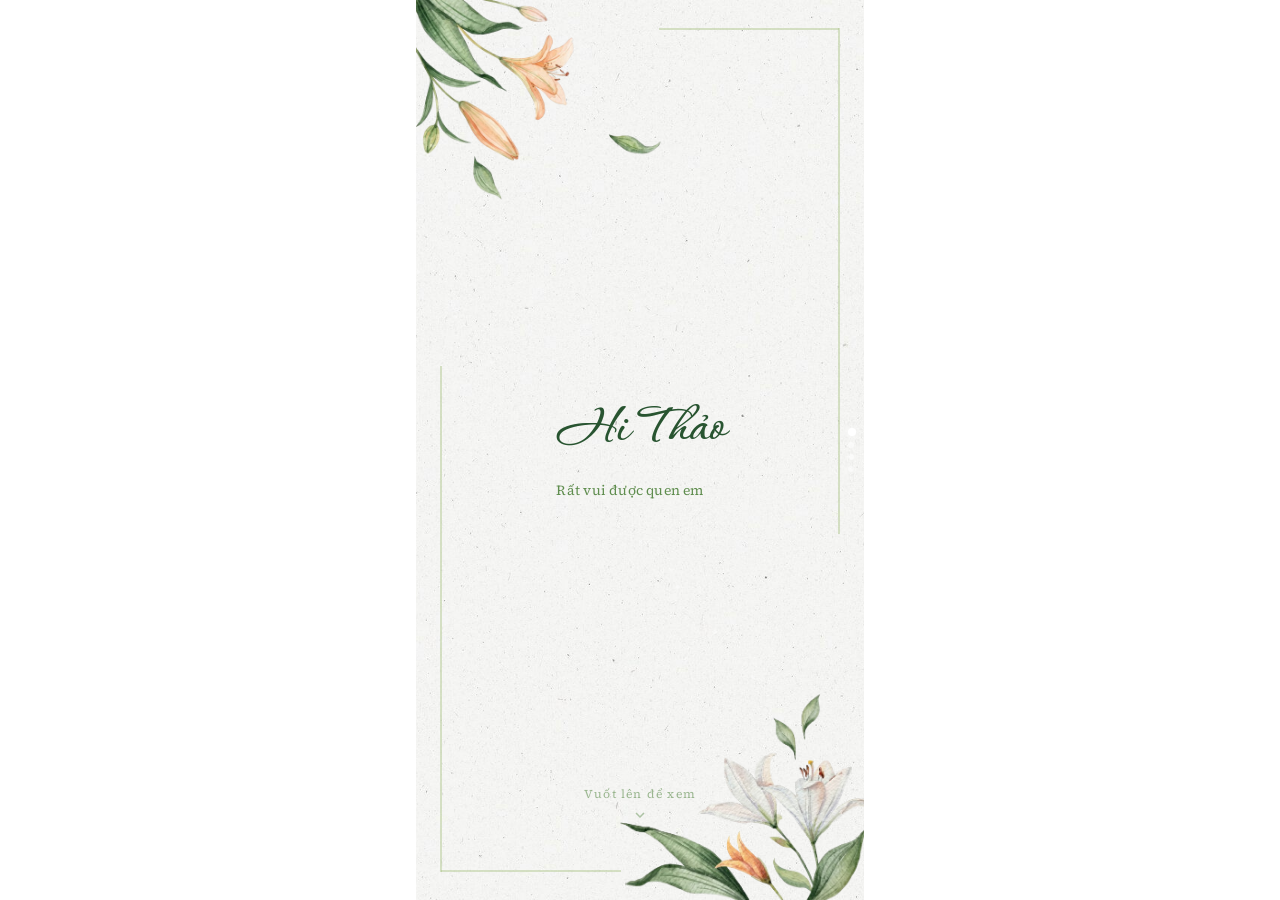
==== commit 45212f76: "Add files via upload addd" ====
--- a/index.html
+++ b/index.html
@@ -1,1558 +1 @@
-<!DOCTYPE html>
-<html lang="en">
-  <head>
-    <meta charset="UTF-8" />
-    <meta name="viewport" content="width=device-width, initial-scale=1.0" />
-    <title>Document</title>
-    <style>
-      *,
-      *::after,
-      *::before {
-        padding: 0;
-        margin: 0;
-        box-sizing: border-box;
-      }
-      :root {
-        --dark-color: #000;
-      }
-      body {
-        display: flex;
-        align-items: flex-end;
-        justify-content: center;
-        min-height: 100vh;
-        background-color: var(--dark-color);
-        overflow: hidden;
-        perspective: 1000px;
-      }
-      .night {
-        position: fixed;
-        left: 50%;
-        top: 0;
-        transform: translateX(-50%);
-        width: 100%;
-        height: 100%;
-        filter: blur(0.1vmin);
-        background-image: radial-gradient(
-            ellipse at top,
-            transparent 0%,
-            var(--dark-color)
-          ),
-          radial-gradient(
-            ellipse at bottom,
-            var(--dark-color),
-            rgba(145, 233, 255, 0.2)
-          ),
-          repeating-linear-gradient(
-            220deg,
-            #000 0px,
-            #000 19px,
-            transparent 19px,
-            transparent 22px
-          ),
-          repeating-linear-gradient(
-            189deg,
-            #000 0px,
-            #000 19px,
-            transparent 19px,
-            transparent 22px
-          ),
-          repeating-linear-gradient(
-            148deg,
-            #000 0px,
-            #000 19px,
-            transparent 19px,
-            transparent 22px
-          ),
-          linear-gradient(90deg, #00fffa, #f0f0f0);
-      }
-      .flowers {
-        position: relative;
-        transform: scale(0.9);
-      }
-      .flower {
-        position: absolute;
-        bottom: 10vmin;
-        transform-origin: bottom center;
-        z-index: 10;
-        --fl-speed: 0.8s;
-      }
-      .flower--1 {
-        animation: moving-flower-1 4s linear infinite;
-      }
-      .flower--1 .flower__line {
-        height: 70vmin;
-        animation-delay: 0.3s;
-      }
-      .flower--1 .flower__line__leaf--1 {
-        animation: blooming-leaf-right var(--fl-speed) 1.6s backwards;
-      }
-      .flower--1 .flower__line__leaf--2 {
-        animation: blooming-leaf-right var(--fl-speed) 1.4s backwards;
-      }
-      .flower--1 .flower__line__leaf--3 {
-        animation: blooming-leaf-left var(--fl-speed) 1.2s backwards;
-      }
-      .flower--1 .flower__line__leaf--4 {
-        animation: blooming-leaf-left var(--fl-speed) 1s backwards;
-      }
-      .flower--1 .flower__line__leaf--5 {
-        animation: blooming-leaf-right var(--fl-speed) 1.8s backwards;
-      }
-      .flower--1 .flower__line__leaf--6 {
-        animation: blooming-leaf-left var(--fl-speed) 2s backwards;
-      }
-      .flower--2 {
-        left: 50%;
-        transform: rotate(20deg);
-        animation: moving-flower-2 4s linear infinite;
-      }
-      .flower--2 .flower__line {
-        height: 60vmin;
-        animation-delay: 0.6s;
-      }
-      .flower--2 .flower__line__leaf--1 {
-        animation: blooming-leaf-right var(--fl-speed) 1.9s backwards;
-      }
-      .flower--2 .flower__line__leaf--2 {
-        animation: blooming-leaf-right var(--fl-speed) 1.7s backwards;
-      }
-      .flower--2 .flower__line__leaf--3 {
-        animation: blooming-leaf-left var(--fl-speed) 1.5s backwards;
-      }
-      .flower--2 .flower__line__leaf--4 {
-        animation: blooming-leaf-left var(--fl-speed) 1.3s backwards;
-      }
-      .flower--3 {
-        left: 50%;
-        transform: rotate(-15deg);
-        animation: moving-flower-3 4s linear infinite;
-      }
-      .flower--3 .flower__line {
-        animation-delay: 0.9s;
-      }
-      .flower--3 .flower__line__leaf--1 {
-        animation: blooming-leaf-right var(--fl-speed) 2.5s backwards;
-      }
-      .flower--3 .flower__line__leaf--2 {
-        animation: blooming-leaf-right var(--fl-speed) 2.3s backwards;
-      }
-      .flower--3 .flower__line__leaf--3 {
-        animation: blooming-leaf-left var(--fl-speed) 2.1s backwards;
-      }
-      .flower--3 .flower__line__leaf--4 {
-        animation: blooming-leaf-left var(--fl-speed) 1.9s backwards;
-      }
-      .flower__leafs {
-        position: relative;
-        animation: blooming-flower 2s backwards;
-      }
-      .flower__leafs--1 {
-        animation-delay: 1.1s;
-      }
-      .flower__leafs--2 {
-        animation-delay: 1.4s;
-      }
-      .flower__leafs--3 {
-        animation-delay: 1.7s;
-      }
-      .flower__leafs::after {
-        content: "";
-        position: absolute;
-        left: 0;
-        top: 0;
-        transform: translate(-50%, -100%);
-        width: 8vmin;
-        height: 8vmin;
-        background-color: #6bf0ff;
-        filter: blur(10vmin);
-      }
-      .flower__leaf {
-        position: absolute;
-        bottom: 0;
-        left: 50%;
-        width: 8vmin;
-        height: 11vmin;
-        border-radius: 51% 49% 47% 53% / 44% 45% 55% 69%;
-        background-color: #a7ffee;
-        background-image: linear-gradient(to top, #54b8aa, #a7ffee);
-        transform-origin: bottom center;
-        opacity: 0.9;
-        box-shadow: inset 0 0 2vmin rgba(255, 255, 255, 0.5);
-      }
-      .flower__leaf--1 {
-        transform: translate(-10%, 1%) rotateY(40deg) rotateX(-50deg);
-      }
-      .flower__leaf--2 {
-        transform: translate(-50%, -4%) rotateX(40deg);
-      }
-      .flower__leaf--3 {
-        transform: translate(-90%, 0%) rotateY(45deg) rotateX(50deg);
-      }
-      .flower__leaf--4 {
-        width: 8vmin;
-        height: 8vmin;
-        transform-origin: bottom left;
-        border-radius: 4vmin 10vmin 4vmin 4vmin;
-        transform: translate(0%, 18%) rotateX(70deg) rotate(-43deg);
-        background-image: linear-gradient(to top, #39c6d6, #a7ffee);
-        z-index: 1;
-        opacity: 0.8;
-      }
-      .flower__white-circle {
-        position: absolute;
-        left: -3.5vmin;
-        top: -3vmin;
-        width: 9vmin;
-        height: 4vmin;
-        border-radius: 50%;
-        background-color: #fff;
-      }
-      .flower__white-circle::after {
-        content: "";
-        position: absolute;
-        left: 50%;
-        top: 45%;
-        transform: translate(-50%, -50%);
-        width: 60%;
-        height: 60%;
-        border-radius: inherit;
-        background-image: repeating-linear-gradient(
-            135deg,
-            rgba(0, 0, 0, 0.03) 0px,
-            rgba(0, 0, 0, 0.03) 1px,
-            transparent 1px,
-            transparent 12px
-          ),
-          repeating-linear-gradient(
-            45deg,
-            rgba(0, 0, 0, 0.03) 0px,
-            rgba(0, 0, 0, 0.03) 1px,
-            transparent 1px,
-            transparent 12px
-          ),
-          repeating-linear-gradient(
-            67.5deg,
-            rgba(0, 0, 0, 0.03) 0px,
-            rgba(0, 0, 0, 0.03) 1px,
-            transparent 1px,
-            transparent 12px
-          ),
-          repeating-linear-gradient(
-            135deg,
-            rgba(0, 0, 0, 0.03) 0px,
-            rgba(0, 0, 0, 0.03) 1px,
-            transparent 1px,
-            transparent 12px
-          ),
-          repeating-linear-gradient(
-            45deg,
-            rgba(0, 0, 0, 0.03) 0px,
-            rgba(0, 0, 0, 0.03) 1px,
-            transparent 1px,
-            transparent 12px
-          ),
-          repeating-linear-gradient(
-            112.5deg,
-            rgba(0, 0, 0, 0.03) 0px,
-            rgba(0, 0, 0, 0.03) 1px,
-            transparent 1px,
-            transparent 12px
-          ),
-          repeating-linear-gradient(
-            112.5deg,
-            rgba(0, 0, 0, 0.03) 0px,
-            rgba(0, 0, 0, 0.03) 1px,
-            transparent 1px,
-            transparent 12px
-          ),
-          repeating-linear-gradient(
-            45deg,
-            rgba(0, 0, 0, 0.03) 0px,
-            rgba(0, 0, 0, 0.03) 1px,
-            transparent 1px,
-            transparent 12px
-          ),
-          repeating-linear-gradient(
-            22.5deg,
-            rgba(0, 0, 0, 0.03) 0px,
-            rgba(0, 0, 0, 0.03) 1px,
-            transparent 1px,
-            transparent 12px
-          ),
-          repeating-linear-gradient(
-            45deg,
-            rgba(0, 0, 0, 0.03) 0px,
-            rgba(0, 0, 0, 0.03) 1px,
-            transparent 1px,
-            transparent 12px
-          ),
-          repeating-linear-gradient(
-            22.5deg,
-            rgba(0, 0, 0, 0.03) 0px,
-            rgba(0, 0, 0, 0.03) 1px,
-            transparent 1px,
-            transparent 12px
-          ),
-          repeating-linear-gradient(
-            135deg,
-            rgba(0, 0, 0, 0.03) 0px,
-            rgba(0, 0, 0, 0.03) 1px,
-            transparent 1px,
-            transparent 12px
-          ),
-          repeating-linear-gradient(
-            157.5deg,
-            rgba(0, 0, 0, 0.03) 0px,
-            rgba(0, 0, 0, 0.03) 1px,
-            transparent 1px,
-            transparent 12px
-          ),
-          repeating-linear-gradient(
-            67.5deg,
-            rgba(0, 0, 0, 0.03) 0px,
-            rgba(0, 0, 0, 0.03) 1px,
-            transparent 1px,
-            transparent 12px
-          ),
-          repeating-linear-gradient(
-            67.5deg,
-            rgba(0, 0, 0, 0.03) 0px,
-            rgba(0, 0, 0, 0.03) 1px,
-            transparent 1px,
-            transparent 12px
-          ),
-          linear-gradient(90deg, #ffeb12, #ffce00);
-      }
-      .flower__line {
-        height: 55vmin;
-        width: 1.5vmin;
-        background-image: linear-gradient(
-            to left,
-            #000,
-            transparent,
-            rgba(255, 255, 255, 0.2)
-          ),
-          linear-gradient(to top, transparent 10%, #14757a, #39c6d6);
-        box-shadow: inset 0 0 2px rgba(0, 0, 0, 0.5);
-        animation: grow-flower-tree 4s backwards;
-      }
-      .flower__line__leaf {
-        --w: 7vmin;
-        --h: calc(var(--w) + 2vmin);
-        position: absolute;
-        top: 20%;
-        left: 90%;
-        width: var(--w);
-        height: var(--h);
-        border-top-right-radius: var(--h);
-        border-bottom-left-radius: var(--h);
-        background-image: linear-gradient(
-          to top,
-          rgba(20, 117, 122, 0.4),
-          #39c6d6
-        );
-      }
-      .flower__line__leaf--1 {
-        transform: rotate(70deg) rotateY(30deg);
-      }
-      .flower__line__leaf--2 {
-        top: 45%;
-        transform: rotate(70deg) rotateY(30deg);
-      }
-      .flower__line__leaf--3,
-      .flower__line__leaf--4,
-      .flower__line__leaf--6 {
-        border-top-right-radius: 0;
-        border-bottom-left-radius: 0;
-        border-top-left-radius: var(--h);
-        border-bottom-right-radius: var(--h);
-        left: -460%;
-        top: 12%;
-        transform: rotate(-70deg) rotateY(30deg);
-      }
-      .flower__line__leaf--4 {
-        top: 40%;
-      }
-      .flower__line__leaf--5 {
-        top: 0;
-        transform-origin: left;
-        transform: rotate(70deg) rotateY(30deg) scale(0.6);
-      }
-      .flower__line__leaf--6 {
-        top: -2%;
-        left: -450%;
-        transform-origin: right;
-        transform: rotate(-70deg) rotateY(30deg) scale(0.6);
-      }
-      .flower__light {
-        position: absolute;
-        bottom: 0vmin;
-        width: 1vmin;
-        height: 1vmin;
-        background-color: #fffb00;
-        border-radius: 50%;
-        filter: blur(0.2vmin);
-        animation: light-ans 4s linear infinite backwards;
-      }
-      .flower__light:nth-child(odd) {
-        background-color: #23f0ff;
-      }
-      .flower__light--1 {
-        left: -2vmin;
-        animation-delay: 1s;
-      }
-      .flower__light--2 {
-        left: 3vmin;
-        animation-delay: 0.5s;
-      }
-      .flower__light--3 {
-        left: -6vmin;
-        animation-delay: 0.3s;
-      }
-      .flower__light--4 {
-        left: 6vmin;
-        animation-delay: 0.9s;
-      }
-      .flower__light--5 {
-        left: -1vmin;
-        animation-delay: 1.5s;
-      }
-      .flower__light--6 {
-        left: -4vmin;
-        animation-delay: 3s;
-      }
-      .flower__light--7 {
-        left: 3vmin;
-        animation-delay: 2s;
-      }
-      .flower__light--8 {
-        left: -6vmin;
-        animation-delay: 3.5s;
-      }
-      .flower__grass {
-        --c: #159faa;
-        --line-w: 1.5vmin;
-        position: absolute;
-        bottom: 12vmin;
-        left: -7vmin;
-        display: flex;
-        flex-direction: column;
-        align-items: flex-end;
-        z-index: 20;
-        transform-origin: bottom center;
-        transform: rotate(-48deg) rotateY(40deg);
-      }
-      .flower__grass--1 {
-        animation: moving-grass 2s linear infinite;
-      }
-      .flower__grass--2 {
-        left: 2vmin;
-        bottom: 10vmin;
-        transform: scale(0.5) rotate(75deg) rotateX(10deg) rotateY(-200deg);
-        opacity: 0.8;
-        z-index: 0;
-        animation: moving-grass--2 1.5s linear infinite;
-      }
-      .flower__grass--top {
-        width: 7vmin;
-        height: 10vmin;
-        border-top-right-radius: 100%;
-        border-right: var(--line-w) solid var(--c);
-        transform-origin: bottom center;
-        transform: rotate(-2deg);
-      }
-      .flower__grass--bottom {
-        margin-top: -2px;
-        width: var(--line-w);
-        height: 25vmin;
-        background-image: linear-gradient(to top, transparent, var(--c));
-      }
-      .flower__grass__leaf {
-        --size: 10vmin;
-        position: absolute;
-        width: calc(var(--size) * 2.1);
-        height: var(--size);
-        border-top-left-radius: var(--size);
-        border-top-right-radius: var(--size);
-        background-image: linear-gradient(
-          to top,
-          transparent,
-          transparent 30%,
-          var(--c)
-        );
-        z-index: 100;
-      }
-      .flower__grass__leaf--1 {
-        top: -6%;
-        left: 30%;
-        --size: 6vmin;
-        transform: rotate(-20deg);
-        animation: growing-grass-ans--1 2s 2.6s backwards;
-      }
-      @keyframes growing-grass-ans--1 {
-        0% {
-          transform-origin: bottom left;
-          transform: rotate(-20deg) scale(0);
-        }
-      }
-      .flower__grass__leaf--2 {
-        top: -5%;
-        left: -110%;
-        --size: 6vmin;
-        transform: rotate(10deg);
-        animation: growing-grass-ans--2 2s 2.4s linear backwards;
-      }
-      @keyframes growing-grass-ans--2 {
-        0% {
-          transform-origin: bottom right;
-          transform: rotate(10deg) scale(0);
-        }
-      }
-      .flower__grass__leaf--3 {
-        top: 5%;
-        left: 60%;
-        --size: 8vmin;
-        transform: rotate(-18deg) rotateX(-20deg);
-        animation: growing-grass-ans--3 2s 2.2s linear backwards;
-      }
-      @keyframes growing-grass-ans--3 {
-        0% {
-          transform-origin: bottom left;
-          transform: rotate(-18deg) rotateX(-20deg) scale(0);
-        }
-      }
-      .flower__grass__leaf--4 {
-        top: 6%;
-        left: -135%;
-        --size: 8vmin;
-        transform: rotate(2deg);
-        animation: growing-grass-ans--4 2s 2s linear backwards;
-      }
-      @keyframes growing-grass-ans--4 {
-        0% {
-          transform-origin: bottom right;
-          transform: rotate(2deg) scale(0);
-        }
-      }
-      .flower__grass__leaf--5 {
-        top: 20%;
-        left: 60%;
-        --size: 10vmin;
-        transform: rotate(-24deg) rotateX(-20deg);
-        animation: growing-grass-ans--5 2s 1.8s linear backwards;
-      }
-      @keyframes growing-grass-ans--5 {
-        0% {
-          transform-origin: bottom left;
-          transform: rotate(-24deg) rotateX(-20deg) scale(0);
-        }
-      }
-      .flower__grass__leaf--6 {
-        top: 22%;
-        left: -180%;
-        --size: 10vmin;
-        transform: rotate(10deg);
-        animation: growing-grass-ans--6 2s 1.6s linear backwards;
-      }
-      @keyframes growing-grass-ans--6 {
-        0% {
-          transform-origin: bottom right;
-          transform: rotate(10deg) scale(0);
-        }
-      }
-      .flower__grass__leaf--7 {
-        top: 39%;
-        left: 70%;
-        --size: 10vmin;
-        transform: rotate(-10deg);
-        animation: growing-grass-ans--7 2s 1.4s linear backwards;
-      }
-      @keyframes growing-grass-ans--7 {
-        0% {
-          transform-origin: bottom left;
-          transform: rotate(-10deg) scale(0);
-        }
-      }
-      .flower__grass__leaf--8 {
-        top: 40%;
-        left: -215%;
-        --size: 11vmin;
-        transform: rotate(10deg);
-        animation: growing-grass-ans--8 2s 1.2s linear backwards;
-      }
-      @keyframes growing-grass-ans--8 {
-        0% {
-          transform-origin: bottom right;
-          transform: rotate(10deg) scale(0);
-        }
-      }
-      .flower__grass__overlay {
-        position: absolute;
-        top: -10%;
-        right: 0%;
-        width: 100%;
-        height: 100%;
-        background-color: rgba(0, 0, 0, 0.6);
-        filter: blur(1.5vmin);
-        z-index: 100;
-      }
-      .flower__g-long {
-        --w: 2vmin;
-        --h: 6vmin;
-        --c: #159faa;
-        position: absolute;
-        bottom: 10vmin;
-        left: -3vmin;
-        transform-origin: bottom center;
-        transform: rotate(-30deg) rotateY(-20deg);
-        display: flex;
-        flex-direction: column;
-        align-items: flex-end;
-        animation: flower-g-long-ans 3s linear infinite;
-      }
-      @keyframes flower-g-long-ans {
-        0%,
-        100% {
-          transform: rotate(-30deg) rotateY(-20deg);
-        }
-        50% {
-          transform: rotate(-32deg) rotateY(-20deg);
-        }
-      }
-      .flower__g-long__top {
-        top: calc(var(--h) * -1);
-        width: calc(var(--w) + 1vmin);
-        height: var(--h);
-        border-top-right-radius: 100%;
-        border-right: 0.7vmin solid var(--c);
-        transform: translate(-0.7vmin, 1vmin);
-      }
-      .flower__g-long__bottom {
-        width: var(--w);
-        height: 50vmin;
-        transform-origin: bottom center;
-        background-image: linear-gradient(to top, transparent 30%, var(--c));
-        box-shadow: inset 0 0 2px rgba(0, 0, 0, 0.5);
-        clip-path: polygon(35% 0, 65% 1%, 100% 100%, 0% 100%);
-      }
-      .flower__g-right {
-        position: absolute;
-        bottom: 6vmin;
-        left: -2vmin;
-        transform-origin: bottom left;
-        transform: rotate(20deg);
-      }
-      .flower__g-right .leaf {
-        width: 30vmin;
-        height: 50vmin;
-        border-top-left-radius: 100%;
-        border-left: 2vmin solid #079097;
-        background-image: linear-gradient(
-          to bottom,
-          transparent,
-          var(--dark-color) 60%
-        );
-        -webkit-mask-image: linear-gradient(
-          to top,
-          transparent 30%,
-          #079097 60%
-        );
-      }
-      .flower__g-right--1 {
-        animation: flower-g-right-ans 2.5s linear infinite;
-      }
-      .flower__g-right--2 {
-        left: 5vmin;
-        transform: rotateY(-180deg);
-        animation: flower-g-right-ans--2 3s linear infinite;
-      }
-      .flower__g-right--2 .leaf {
-        height: 75vmin;
-        filter: blur(0.3vmin);
-        opacity: 0.8;
-      }
-      @keyframes flower-g-right-ans {
-        0%,
-        100% {
-          transform: rotate(20deg);
-        }
-        50% {
-          transform: rotate(24deg) rotateX(-20deg);
-        }
-      }
-      @keyframes flower-g-right-ans--2 {
-        0%,
-        100% {
-          transform: rotateY(-180deg) rotate(0deg) rotateX(-20deg);
-        }
-        50% {
-          transform: rotateY(-180deg) rotate(6deg) rotateX(-20deg);
-        }
-      }
-      .flower__g-front {
-        position: absolute;
-        bottom: 6vmin;
-        left: 2.5vmin;
-        z-index: 100;
-        transform-origin: bottom center;
-        transform: rotate(-28deg) rotateY(30deg) scale(1.04);
-        animation: flower__g-front-ans 2s linear infinite;
-      }
-      @keyframes flower__g-front-ans {
-        0%,
-        100% {
-          transform: rotate(-28deg) rotateY(30deg) scale(1.04);
-        }
-        50% {
-          transform: rotate(-35deg) rotateY(40deg) scale(1.04);
-        }
-      }
-      .flower__g-front__line {
-        width: 0.3vmin;
-        height: 20vmin;
-        background-image: linear-gradient(
-          to top,
-          transparent,
-          #079097,
-          transparent 100%
-        );
-        position: relative;
-      }
-      .flower__g-front__leaf-wrapper {
-        position: absolute;
-        top: 0;
-        left: 0;
-        transform-origin: bottom left;
-        transform: rotate(10deg);
-      }
-      .flower__g-front__leaf-wrapper:nth-child(even) {
-        left: 0vmin;
-        transform: rotateY(-180deg) rotate(5deg);
-        animation: flower__g-front__leaf-left-ans 1s ease-in backwards;
-      }
-      .flower__g-front__leaf-wrapper:nth-child(odd) {
-        animation: flower__g-front__leaf-ans 1s ease-in backwards;
-      }
-      .flower__g-front__leaf-wrapper--1 {
-        top: -8vmin;
-        transform: scale(0.7);
-        animation: flower__g-front__leaf-ans 1s 5.5s ease-in backwards !important;
-      }
-      .flower__g-front__leaf-wrapper--2 {
-        top: -8vmin;
-        transform: rotateY(-180deg) scale(0.7) !important;
-        animation: flower__g-front__leaf-left-ans-2 1s 4.6s ease-in backwards !important;
-      }
-      .flower__g-front__leaf-wrapper--3 {
-        top: -3vmin;
-        animation: flower__g-front__leaf-ans 1s 4.6s ease-in backwards;
-      }
-      .flower__g-front__leaf-wrapper--4 {
-        top: -3vmin;
-        transform: rotateY(-180deg) scale(0.9) !important;
-        animation: flower__g-front__leaf-left-ans-2 1s 4.6s ease-in backwards !important;
-      }
-      @keyframes flower__g-front__leaf-left-ans-2 {
-        0% {
-          transform: rotateY(-180deg) scale(0);
-        }
-      }
-      .flower__g-front__leaf-wrapper--5,
-      .flower__g-front__leaf-wrapper--6 {
-        top: 2vmin;
-      }
-      .flower__g-front__leaf-wrapper--7,
-      .flower__g-front__leaf-wrapper--8 {
-        top: 6.5vmin;
-      }
-      .flower__g-front__leaf-wrapper--2 {
-        animation-delay: 5.2s !important;
-      }
-      .flower__g-front__leaf-wrapper--3 {
-        animation-delay: 4.9s !important;
-      }
-      .flower__g-front__leaf-wrapper--5 {
-        animation-delay: 4.3s !important;
-      }
-      .flower__g-front__leaf-wrapper--6 {
-        animation-delay: 4.1s !important;
-      }
-      .flower__g-front__leaf-wrapper--7 {
-        animation-delay: 3.8s !important;
-      }
-      .flower__g-front__leaf-wrapper--8 {
-        animation-delay: 3.5s !important;
-      }
-      @keyframes flower__g-front__leaf-ans {
-        0% {
-          transform: rotate(10deg) scale(0);
-        }
-      }
-      @keyframes flower__g-front__leaf-left-ans {
-        0% {
-          transform: rotateY(-180deg) rotate(5deg) scale(0);
-        }
-      }
-      .flower__g-front__leaf {
-        width: 10vmin;
-        height: 10vmin;
-        border-radius: 100% 0% 0% 100% / 100% 100% 0% 0%;
-        box-shadow: inset 0 2px 1vmin rgba(44, 238, 252, 0.2);
-        background-image: linear-gradient(
-            to bottom left,
-            transparent,
-            var(--dark-color)
-          ),
-          linear-gradient(
-            to bottom right,
-            #159faa 50%,
-            transparent 50%,
-            transparent
-          );
-        -webkit-mask-image: linear-gradient(
-          to bottom right,
-          #159faa 50%,
-          transparent 50%,
-          transparent
-        );
-        mask-image: linear-gradient(
-          to bottom right,
-          #159faa 50%,
-          transparent 50%,
-          transparent
-        );
-      }
-      .flower__g-fr {
-        position: absolute;
-        bottom: -4vmin;
-        left: vmin;
-        transform-origin: bottom left;
-        z-index: 10;
-        animation: flower__g-fr-ans 2s linear infinite;
-      }
-      @keyframes flower__g-fr-ans {
-        0%,
-        100% {
-          transform: rotate(2deg);
-        }
-        50% {
-          transform: rotate(4deg);
-        }
-      }
-      .flower__g-fr .leaf {
-        width: 30vmin;
-        height: 50vmin;
-        border-top-left-radius: 100%;
-        border-left: 2vmin solid #079097;
-        -webkit-mask-image: linear-gradient(
-          to top,
-          transparent 25%,
-          #079097 50%
-        );
-        position: relative;
-        z-index: 1;
-      }
-      .flower__g-fr__leaf {
-        position: absolute;
-        top: 0;
-        left: 0;
-        width: 10vmin;
-        height: 10vmin;
-        border-radius: 100% 0% 0% 100% / 100% 100% 0% 0%;
-        box-shadow: inset 0 2px 1vmin rgba(44, 238, 252, 0.2);
-        background-image: linear-gradient(
-            to bottom left,
-            transparent,
-            var(--dark-color) 98%
-          ),
-          linear-gradient(
-            to bottom right,
-            #23f0ff 45%,
-            transparent 50%,
-            transparent
-          );
-        -webkit-mask-image: linear-gradient(
-          135deg,
-          #159faa 40%,
-          transparent 50%,
-          transparent
-        );
-      }
-      .flower__g-fr__leaf--1 {
-        left: 20vmin;
-        transform: rotate(45deg);
-        animation: flower__g-fr-leaft-ans-1 0.5s 5.2s linear backwards;
-      }
-      @keyframes flower__g-fr-leaft-ans-1 {
-        0% {
-          transform-origin: left;
-          transform: rotate(45deg) scale(0);
-        }
-      }
-      .flower__g-fr__leaf--2 {
-        left: 12vmin;
-        top: -7vmin;
-        transform: rotate(25deg) rotateY(-180deg);
-        animation: flower__g-fr-leaft-ans-6 0.5s 5s linear backwards;
-      }
-      .flower__g-fr__leaf--3 {
-        left: 15vmin;
-        top: 6vmin;
-        transform: rotate(55deg);
-        animation: flower__g-fr-leaft-ans-5 0.5s 4.8s linear backwards;
-      }
-      .flower__g-fr__leaf--4 {
-        left: 6vmin;
-        top: -2vmin;
-        transform: rotate(25deg) rotateY(-180deg);
-        animation: flower__g-fr-leaft-ans-6 0.5s 4.6s linear backwards;
-      }
-      .flower__g-fr__leaf--5 {
-        left: 10vmin;
-        top: 14vmin;
-        transform: rotate(55deg);
-        animation: flower__g-fr-leaft-ans-5 0.5s 4.4s linear backwards;
-      }
-      @keyframes flower__g-fr-leaft-ans-5 {
-        0% {
-          transform-origin: left;
-          transform: rotate(55deg) scale(0);
-        }
-      }
-      .flower__g-fr__leaf--6 {
-        left: 0vmin;
-        top: 6vmin;
-        transform: rotate(25deg) rotateY(-180deg);
-        animation: flower__g-fr-leaft-ans-6 0.5s 4.2s linear backwards;
-      }
-      @keyframes flower__g-fr-leaft-ans-6 {
-        0% {
-          transform-origin: right;
-          transform: rotate(25deg) rotateY(-180deg) scale(0);
-        }
-      }
-      .flower__g-fr__leaf--7 {
-        left: 5vmin;
-        top: 22vmin;
-        transform: rotate(45deg);
-        animation: flower__g-fr-leaft-ans-7 0.5s 4s linear backwards;
-      }
-      @keyframes flower__g-fr-leaft-ans-7 {
-        0% {
-          transform-origin: left;
-          transform: rotate(45deg) scale(0);
-        }
-      }
-      .flower__g-fr__leaf--8 {
-        left: -4vmin;
-        top: 15vmin;
-        transform: rotate(15deg) rotateY(-180deg);
-        animation: flower__g-fr-leaft-ans-8 0.5s 3.8s linear backwards;
-      }
-      @keyframes flower__g-fr-leaft-ans-8 {
-        0% {
-          transform-origin: right;
-          transform: rotate(15deg) rotateY(-180deg) scale(0);
-        }
-      }
-      .long-g {
-        position: absolute;
-        bottom: 25vmin;
-        left: -42vmin;
-        transform-origin: bottom left;
-      }
-      .long-g--1 {
-        bottom: 0vmin;
-        transform: scale(0.8) rotate(-5deg);
-      }
-      .long-g--1 .leaf {
-        -webkit-mask-image: linear-gradient(
-          to top,
-          transparent 40%,
-          #079097 80%
-        ) !important;
-      }
-      .long-g--1 .leaf--1 {
-        --w: 5vmin;
-        --h: 60vmin;
-        left: -2vmin;
-        transform: rotate(3deg) rotateY(-180deg);
-      }
-      .long-g--2,
-      .long-g--3 {
-        bottom: -3vmin;
-        left: -35vmin;
-        transform-origin: center;
-        transform: scale(0.6) rotateX(60deg);
-      }
-      .long-g--2 .leaf,
-      .long-g--3 .leaf {
-        -webkit-mask-image: linear-gradient(
-          to top,
-          transparent 50%,
-          #079097 80%
-        ) !important;
-      }
-      .long-g--2 .leaf--1,
-      .long-g--3 .leaf--1 {
-        left: -1vmin;
-        transform: rotateY(-180deg);
-      }
-      .long-g--3 {
-        left: -17vmin;
-        bottom: 0vmin;
-      }
-      .long-g--3 .leaf {
-        -webkit-mask-image: linear-gradient(
-          to top,
-          transparent 40%,
-          #079097 80%
-        ) !important;
-      }
-      .long-g--4 {
-        left: 25vmin;
-        bottom: -3vmin;
-        transform-origin: center;
-        transform: scale(0.6) rotateX(60deg);
-      }
-      .long-g--4 .leaf {
-        -webkit-mask-image: linear-gradient(
-          to top,
-          transparent 50%,
-          #079097 80%
-        ) !important;
-      }
-      .long-g--5 {
-        left: 42vmin;
-        bottom: 0vmin;
-        transform: scale(0.8) rotate(2deg);
-      }
-      .long-g--6 {
-        left: 0vmin;
-        bottom: -20vmin;
-        z-index: 100;
-        filter: blur(0.3vmin);
-        transform: scale(0.8) rotate(2deg);
-      }
-      .long-g--7 {
-        left: 35vmin;
-        bottom: 20vmin;
-        z-index: -1;
-        filter: blur(0.3vmin);
-        transform: scale(0.6) rotate(2deg);
-        opacity: 0.7;
-      }
-      .long-g .leaf {
-        --w: 15vmin;
-        --h: 40vmin;
-        --c: #1aaa15;
-        position: absolute;
-        bottom: 0;
-        width: var(--w);
-        height: var(--h);
-        border-top-left-radius: 100%;
-        border-left: 2vmin solid var(--c);
-        -webkit-mask-image: linear-gradient(
-          to top,
-          transparent 20%,
-          var(--dark-color)
-        );
-        transform-origin: bottom center;
-      }
-      .long-g .leaf--0 {
-        left: 2vmin;
-        animation: leaf-ans-1 4s linear infinite;
-      }
-      .long-g .leaf--1 {
-        --w: 5vmin;
-        --h: 60vmin;
-        animation: leaf-ans-1 4s linear infinite;
-      }
-      .long-g .leaf--2 {
-        --w: 10vmin;
-        --h: 40vmin;
-        left: -0.5vmin;
-        bottom: 5vmin;
-        transform-origin: bottom left;
-        transform: rotateY(-180deg);
-        animation: leaf-ans-2 3s linear infinite;
-      }
-      .long-g .leaf--3 {
-        --w: 5vmin;
-        --h: 30vmin;
-        left: -1vmin;
-        bottom: 3.2vmin;
-        transform-origin: bottom left;
-        transform: rotate(-10deg) rotateY(-180deg);
-        animation: leaf-ans-3 3s linear infinite;
-      }
-      @keyframes leaf-ans-1 {
-        0%,
-        100% {
-          transform: rotate(-5deg) scale(1);
-        }
-        50% {
-          transform: rotate(5deg) scale(1.1);
-        }
-      }
-      @keyframes leaf-ans-2 {
-        0%,
-        100% {
-          transform: rotateY(-180deg) rotate(5deg);
-        }
-        50% {
-          transform: rotateY(-180deg) rotate(0deg) scale(1.1);
-        }
-      }
-      @keyframes leaf-ans-3 {
-        0%,
-        100% {
-          transform: rotate(-10deg) rotateY(-180deg);
-        }
-        50% {
-          transform: rotate(-20deg) rotateY(-180deg);
-        }
-      }
-      .grow-ans {
-        animation: grow-ans 2s var(--d) backwards;
-      }
-      @keyframes grow-ans {
-        0% {
-          transform: scale(0);
-          opacity: 0;
-        }
-      }
-      @keyframes light-ans {
-        0% {
-          opacity: 0;
-          transform: translateY(0vmin);
-        }
-        25% {
-          opacity: 1;
-          transform: translateY(-5vmin) translateX(-2vmin);
-        }
-        50% {
-          opacity: 1;
-          transform: translateY(-15vmin) translateX(2vmin);
-          filter: blur(0.2vmin);
-        }
-        75% {
-          transform: translateY(-20vmin) translateX(-2vmin);
-          filter: blur(0.2vmin);
-        }
-        100% {
-          transform: translateY(-30vmin);
-          opacity: 0;
-          filter: blur(1vmin);
-        }
-      }
-      @keyframes moving-flower-1 {
-        0%,
-        100% {
-          transform: rotate(2deg);
-        }
-        50% {
-          transform: rotate(-2deg);
-        }
-      }
-      @keyframes moving-flower-2 {
-        0%,
-        100% {
-          transform: rotate(18deg);
-        }
-        50% {
-          transform: rotate(14deg);
-        }
-      }
-      @keyframes moving-flower-3 {
-        0%,
-        100% {
-          transform: rotate(-18deg);
-        }
-        50% {
-          transform: rotate(-20deg) rotateY(-10deg);
-        }
-      }
-      @keyframes blooming-leaf-right {
-        0% {
-          transform-origin: left;
-          transform: rotate(70deg) rotateY(30deg) scale(0);
-        }
-      }
-      @keyframes blooming-leaf-left {
-        0% {
-          transform-origin: right;
-          transform: rotate(-70deg) rotateY(30deg) scale(0);
-        }
-      }
-      @keyframes grow-flower-tree {
-        0% {
-          height: 0;
-          border-radius: 1vmin;
-        }
-      }
-      @keyframes blooming-flower {
-        0% {
-          transform: scale(0);
-        }
-      }
-      @keyframes moving-grass {
-        0%,
-        100% {
-          transform: rotate(-48deg) rotateY(40deg);
-        }
-        50% {
-          transform: rotate(-50deg) rotateY(40deg);
-        }
-      }
-      @keyframes moving-grass--2 {
-        0%,
-        100% {
-          transform: scale(0.5) rotate(75deg) rotateX(10deg) rotateY(-200deg);
-        }
-        50% {
-          transform: scale(0.5) rotate(79deg) rotateX(10deg) rotateY(-200deg);
-        }
-      }
-      .growing-grass {
-        animation: growing-grass-ans 1s 2s backwards;
-      }
-      @keyframes growing-grass-ans {
-        0% {
-          transform: scale(0);
-        }
-      }
-      .not-loaded * {
-        animation-play-state: paused !important;
-      }
-    </style>
-  </head>
-  <!--  
- 
-  CSS Blossoming Flowers at Magical Night.
-  I've taken some inspiration by Yup Nguyen's Artwork: https://dribbble.com/shots/11096994-Virtual-Garden.
-  Made with Pure CSS & ♥
--->
-
-  <body class="not-loaded">
-    <div class="night"></div>
-    <div class="flowers">
-      <div class="flower flower--1">
-        <div class="flower__leafs flower__leafs--1">
-          <div class="flower__leaf flower__leaf--1"></div>
-          <div class="flower__leaf flower__leaf--2"></div>
-          <div class="flower__leaf flower__leaf--3"></div>
-          <div class="flower__leaf flower__leaf--4"></div>
-          <div class="flower__white-circle"></div>
-
-          <div class="flower__light flower__light--1"></div>
-          <div class="flower__light flower__light--2"></div>
-          <div class="flower__light flower__light--3"></div>
-          <div class="flower__light flower__light--4"></div>
-          <div class="flower__light flower__light--5"></div>
-          <div class="flower__light flower__light--6"></div>
-          <div class="flower__light flower__light--7"></div>
-          <div class="flower__light flower__light--8"></div>
-        </div>
-        <div class="flower__line">
-          <div class="flower__line__leaf flower__line__leaf--1"></div>
-          <div class="flower__line__leaf flower__line__leaf--2"></div>
-          <div class="flower__line__leaf flower__line__leaf--3"></div>
-          <div class="flower__line__leaf flower__line__leaf--4"></div>
-          <div class="flower__line__leaf flower__line__leaf--5"></div>
-          <div class="flower__line__leaf flower__line__leaf--6"></div>
-        </div>
-      </div>
-
-      <div class="flower flower--2">
-        <div class="flower__leafs flower__leafs--2">
-          <div class="flower__leaf flower__leaf--1"></div>
-          <div class="flower__leaf flower__leaf--2"></div>
-          <div class="flower__leaf flower__leaf--3"></div>
-          <div class="flower__leaf flower__leaf--4"></div>
-          <div class="flower__white-circle"></div>
-
-          <div class="flower__light flower__light--1"></div>
-          <div class="flower__light flower__light--2"></div>
-          <div class="flower__light flower__light--3"></div>
-          <div class="flower__light flower__light--4"></div>
-          <div class="flower__light flower__light--5"></div>
-          <div class="flower__light flower__light--6"></div>
-          <div class="flower__light flower__light--7"></div>
-          <div class="flower__light flower__light--8"></div>
-        </div>
-        <div class="flower__line">
-          <div class="flower__line__leaf flower__line__leaf--1"></div>
-          <div class="flower__line__leaf flower__line__leaf--2"></div>
-          <div class="flower__line__leaf flower__line__leaf--3"></div>
-          <div class="flower__line__leaf flower__line__leaf--4"></div>
-        </div>
-      </div>
-
-      <div class="flower flower--3">
-        <div class="flower__leafs flower__leafs--3">
-          <div class="flower__leaf flower__leaf--1"></div>
-          <div class="flower__leaf flower__leaf--2"></div>
-          <div class="flower__leaf flower__leaf--3"></div>
-          <div class="flower__leaf flower__leaf--4"></div>
-          <div class="flower__white-circle"></div>
-
-          <div class="flower__light flower__light--1"></div>
-          <div class="flower__light flower__light--2"></div>
-          <div class="flower__light flower__light--3"></div>
-          <div class="flower__light flower__light--4"></div>
-          <div class="flower__light flower__light--5"></div>
-          <div class="flower__light flower__light--6"></div>
-          <div class="flower__light flower__light--7"></div>
-          <div class="flower__light flower__light--8"></div>
-        </div>
-        <div class="flower__line">
-          <div class="flower__line__leaf flower__line__leaf--1"></div>
-          <div class="flower__line__leaf flower__line__leaf--2"></div>
-          <div class="flower__line__leaf flower__line__leaf--3"></div>
-          <div class="flower__line__leaf flower__line__leaf--4"></div>
-        </div>
-      </div>
-
-      <div class="grow-ans" style="--d: 1.2s">
-        <div class="flower__g-long">
-          <div class="flower__g-long__top"></div>
-          <div class="flower__g-long__bottom"></div>
-        </div>
-      </div>
-
-      <div class="growing-grass">
-        <div class="flower__grass flower__grass--1">
-          <div class="flower__grass--top"></div>
-          <div class="flower__grass--bottom"></div>
-          <div class="flower__grass__leaf flower__grass__leaf--1"></div>
-          <div class="flower__grass__leaf flower__grass__leaf--2"></div>
-          <div class="flower__grass__leaf flower__grass__leaf--3"></div>
-          <div class="flower__grass__leaf flower__grass__leaf--4"></div>
-          <div class="flower__grass__leaf flower__grass__leaf--5"></div>
-          <div class="flower__grass__leaf flower__grass__leaf--6"></div>
-          <div class="flower__grass__leaf flower__grass__leaf--7"></div>
-          <div class="flower__grass__leaf flower__grass__leaf--8"></div>
-          <div class="flower__grass__overlay"></div>
-        </div>
-      </div>
-
-      <div class="growing-grass">
-        <div class="flower__grass flower__grass--2">
-          <div class="flower__grass--top"></div>
-          <div class="flower__grass--bottom"></div>
-          <div class="flower__grass__leaf flower__grass__leaf--1"></div>
-          <div class="flower__grass__leaf flower__grass__leaf--2"></div>
-          <div class="flower__grass__leaf flower__grass__leaf--3"></div>
-          <div class="flower__grass__leaf flower__grass__leaf--4"></div>
-          <div class="flower__grass__leaf flower__grass__leaf--5"></div>
-          <div class="flower__grass__leaf flower__grass__leaf--6"></div>
-          <div class="flower__grass__leaf flower__grass__leaf--7"></div>
-          <div class="flower__grass__leaf flower__grass__leaf--8"></div>
-          <div class="flower__grass__overlay"></div>
-        </div>
-      </div>
-
-      <div class="grow-ans" style="--d: 2.4s">
-        <div class="flower__g-right flower__g-right--1">
-          <div class="leaf"></div>
-        </div>
-      </div>
-
-      <div class="grow-ans" style="--d: 2.8s">
-        <div class="flower__g-right flower__g-right--2">
-          <div class="leaf"></div>
-        </div>
-      </div>
-
-      <div class="grow-ans" style="--d: 2.8s">
-        <div class="flower__g-front">
-          <div
-            class="flower__g-front__leaf-wrapper flower__g-front__leaf-wrapper--1"
-          >
-            <div class="flower__g-front__leaf"></div>
-          </div>
-          <div
-            class="flower__g-front__leaf-wrapper flower__g-front__leaf-wrapper--2"
-          >
-            <div class="flower__g-front__leaf"></div>
-          </div>
-          <div
-            class="flower__g-front__leaf-wrapper flower__g-front__leaf-wrapper--3"
-          >
-            <div class="flower__g-front__leaf"></div>
-          </div>
-          <div
-            class="flower__g-front__leaf-wrapper flower__g-front__leaf-wrapper--4"
-          >
-            <div class="flower__g-front__leaf"></div>
-          </div>
-          <div
-            class="flower__g-front__leaf-wrapper flower__g-front__leaf-wrapper--5"
-          >
-            <div class="flower__g-front__leaf"></div>
-          </div>
-          <div
-            class="flower__g-front__leaf-wrapper flower__g-front__leaf-wrapper--6"
-          >
-            <div class="flower__g-front__leaf"></div>
-          </div>
-          <div
-            class="flower__g-front__leaf-wrapper flower__g-front__leaf-wrapper--7"
-          >
-            <div class="flower__g-front__leaf"></div>
-          </div>
-          <div
-            class="flower__g-front__leaf-wrapper flower__g-front__leaf-wrapper--8"
-          >
-            <div class="flower__g-front__leaf"></div>
-          </div>
-          <div class="flower__g-front__line"></div>
-        </div>
-      </div>
-
-      <div class="grow-ans" style="--d: 3.2s">
-        <div class="flower__g-fr">
-          <div class="leaf"></div>
-          <div class="flower__g-fr__leaf flower__g-fr__leaf--1"></div>
-          <div class="flower__g-fr__leaf flower__g-fr__leaf--2"></div>
-          <div class="flower__g-fr__leaf flower__g-fr__leaf--3"></div>
-          <div class="flower__g-fr__leaf flower__g-fr__leaf--4"></div>
-          <div class="flower__g-fr__leaf flower__g-fr__leaf--5"></div>
-          <div class="flower__g-fr__leaf flower__g-fr__leaf--6"></div>
-          <div class="flower__g-fr__leaf flower__g-fr__leaf--7"></div>
-          <div class="flower__g-fr__leaf flower__g-fr__leaf--8"></div>
-        </div>
-      </div>
-
-      <div class="long-g long-g--0">
-        <div class="grow-ans" style="--d: 3s">
-          <div class="leaf leaf--0"></div>
-        </div>
-        <div class="grow-ans" style="--d: 2.2s">
-          <div class="leaf leaf--1"></div>
-        </div>
-        <div class="grow-ans" style="--d: 3.4s">
-          <div class="leaf leaf--2"></div>
-        </div>
-        <div class="grow-ans" style="--d: 3.6s">
-          <div class="leaf leaf--3"></div>
-        </div>
-      </div>
-
-      <div class="long-g long-g--1">
-        <div class="grow-ans" style="--d: 3.6s">
-          <div class="leaf leaf--0"></div>
-        </div>
-        <div class="grow-ans" style="--d: 3.8s">
-          <div class="leaf leaf--1"></div>
-        </div>
-        <div class="grow-ans" style="--d: 4s">
-          <div class="leaf leaf--2"></div>
-        </div>
-        <div class="grow-ans" style="--d: 4.2s">
-          <div class="leaf leaf--3"></div>
-        </div>
-      </div>
-
-      <div class="long-g long-g--2">
-        <div class="grow-ans" style="--d: 4s">
-          <div class="leaf leaf--0"></div>
-        </div>
-        <div class="grow-ans" style="--d: 4.2s">
-          <div class="leaf leaf--1"></div>
-        </div>
-        <div class="grow-ans" style="--d: 4.4s">
-          <div class="leaf leaf--2"></div>
-        </div>
-        <div class="grow-ans" style="--d: 4.6s">
-          <div class="leaf leaf--3"></div>
-        </div>
-      </div>
-
-      <div class="long-g long-g--3">
-        <div class="grow-ans" style="--d: 4s">
-          <div class="leaf leaf--0"></div>
-        </div>
-        <div class="grow-ans" style="--d: 4.2s">
-          <div class="leaf leaf--1"></div>
-        </div>
-        <div class="grow-ans" style="--d: 3s">
-          <div class="leaf leaf--2"></div>
-        </div>
-        <div class="grow-ans" style="--d: 3.6s">
-          <div class="leaf leaf--3"></div>
-        </div>
-      </div>
-
-      <div class="long-g long-g--4">
-        <div class="grow-ans" style="--d: 4s">
-          <div class="leaf leaf--0"></div>
-        </div>
-        <div class="grow-ans" style="--d: 4.2s">
-          <div class="leaf leaf--1"></div>
-        </div>
-        <div class="grow-ans" style="--d: 3s">
-          <div class="leaf leaf--2"></div>
-        </div>
-        <div class="grow-ans" style="--d: 3.6s">
-          <div class="leaf leaf--3"></div>
-        </div>
-      </div>
-
-      <div class="long-g long-g--5">
-        <div class="grow-ans" style="--d: 4s">
-          <div class="leaf leaf--0"></div>
-        </div>
-        <div class="grow-ans" style="--d: 4.2s">
-          <div class="leaf leaf--1"></div>
-        </div>
-        <div class="grow-ans" style="--d: 3s">
-          <div class="leaf leaf--2"></div>
-        </div>
-        <div class="grow-ans" style="--d: 3.6s">
-          <div class="leaf leaf--3"></div>
-        </div>
-      </div>
-
-      <div class="long-g long-g--6">
-        <div class="grow-ans" style="--d: 4.2s">
-          <div class="leaf leaf--0"></div>
-        </div>
-        <div class="grow-ans" style="--d: 4.4s">
-          <div class="leaf leaf--1"></div>
-        </div>
-        <div class="grow-ans" style="--d: 4.6s">
-          <div class="leaf leaf--2"></div>
-        </div>
-        <div class="grow-ans" style="--d: 4.8s">
-          <div class="leaf leaf--3"></div>
-        </div>
-      </div>
-
-      <div class="long-g long-g--7">
-        <div class="grow-ans" style="--d: 3s">
-          <div class="leaf leaf--0"></div>
-        </div>
-        <div class="grow-ans" style="--d: 3.2s">
-          <div class="leaf leaf--1"></div>
-        </div>
-        <div class="grow-ans" style="--d: 3.5s">
-          <div class="leaf leaf--2"></div>
-        </div>
-        <div class="grow-ans" style="--d: 3.6s">
-          <div class="leaf leaf--3"></div>
-        </div>
-      </div>
-    </div>
-  </body>
-
-  <script>
-    onload = () => {
-      const c = setTimeout(() => {
-        document.body.classList.remove("not-loaded");
-        clearTimeout(c);
-      }, 1000);
-    };
-  </script>
-</html>
+<!DOCTYPE html><html lang="vi" data-astro-cid-sckkx6r4> <head><meta charset="UTF-8"><meta name="viewport" content="width=device-width"><!-- <link rel="icon" type="image/svg+xml" href="/favicon.svg" /> --><link rel="icon" href="/favicon.ico"><meta name="generator" content="Astro v6.0.8"><title>Một chiếc page vui vẻ</title><!-- font family --><link rel="preconnect" href="https://fonts.googleapis.com"><link rel="preconnect" href="https://fonts.gstatic.com" crossorigin><link href="https://fonts.googleapis.com/css2?family=Corinthia:wght@400;700&family=Source+Serif+4:ital,opsz,wght@0,8..60,200..900;1,8..60,200..900&display=swap" rel="stylesheet"><link rel="stylesheet" href="/_astro/Layout.6BwHuXkH.css"></head> <body data-astro-cid-sckkx6r4>  <style>astro-island,astro-slot,astro-static-slot{display:contents}</style><script>(()=>{var e=async t=>{await(await t())()};(self.Astro||(self.Astro={})).load=e;window.dispatchEvent(new Event("astro:load"));})();</script><script>(()=>{var A=Object.defineProperty;var g=(i,o,a)=>o in i?A(i,o,{enumerable:!0,configurable:!0,writable:!0,value:a}):i[o]=a;var d=(i,o,a)=>g(i,typeof o!="symbol"?o+"":o,a);{let i={0:t=>m(t),1:t=>a(t),2:t=>new RegExp(t),3:t=>new Date(t),4:t=>new Map(a(t)),5:t=>new Set(a(t)),6:t=>BigInt(t),7:t=>new URL(t),8:t=>new Uint8Array(t),9:t=>new Uint16Array(t),10:t=>new Uint32Array(t),11:t=>Number.POSITIVE_INFINITY*t},o=t=>{let[l,e]=t;return l in i?i[l](e):void 0},a=t=>t.map(o),m=t=>typeof t!="object"||t===null?t:Object.fromEntries(Object.entries(t).map(([l,e])=>[l,o(e)]));class y extends HTMLElement{constructor(){super(...arguments);d(this,"Component");d(this,"hydrator");d(this,"hydrate",async()=>{var b;if(!this.hydrator||!this.isConnected)return;let e=(b=this.parentElement)==null?void 0:b.closest("astro-island[ssr]");if(e){e.addEventListener("astro:hydrate",this.hydrate,{once:!0});return}let c=this.querySelectorAll("astro-slot"),n={},h=this.querySelectorAll("template[data-astro-template]");for(let r of h){let s=r.closest(this.tagName);s!=null&&s.isSameNode(this)&&(n[r.getAttribute("data-astro-template")||"default"]=r.innerHTML,r.remove())}for(let r of c){let s=r.closest(this.tagName);s!=null&&s.isSameNode(this)&&(n[r.getAttribute("name")||"default"]=r.innerHTML)}let p;try{p=this.hasAttribute("props")?m(JSON.parse(this.getAttribute("props"))):{}}catch(r){let s=this.getAttribute("component-url")||"<unknown>",v=this.getAttribute("component-export");throw v&&(s+=` (export ${v})`),console.error(`[hydrate] Error parsing props for component ${s}`,this.getAttribute("props"),r),r}let u;await this.hydrator(this)(this.Component,p,n,{client:this.getAttribute("client")}),this.removeAttribute("ssr"),this.dispatchEvent(new CustomEvent("astro:hydrate"))});d(this,"unmount",()=>{this.isConnected||this.dispatchEvent(new CustomEvent("astro:unmount"))})}disconnectedCallback(){document.removeEventListener("astro:after-swap",this.unmount),document.addEventListener("astro:after-swap",this.unmount,{once:!0})}connectedCallback(){if(!this.hasAttribute("await-children")||document.readyState==="interactive"||document.readyState==="complete")this.childrenConnectedCallback();else{let e=()=>{document.removeEventListener("DOMContentLoaded",e),c.disconnect(),this.childrenConnectedCallback()},c=new MutationObserver(()=>{var n;((n=this.lastChild)==null?void 0:n.nodeType)===Node.COMMENT_NODE&&this.lastChild.nodeValue==="astro:end"&&(this.lastChild.remove(),e())});c.observe(this,{childList:!0}),document.addEventListener("DOMContentLoaded",e)}}async childrenConnectedCallback(){let e=this.getAttribute("before-hydration-url");e&&await import(e),this.start()}async start(){let e=JSON.parse(this.getAttribute("opts")),c=this.getAttribute("client");if(Astro[c]===void 0){window.addEventListener(`astro:${c}`,()=>this.start(),{once:!0});return}try{await Astro[c](async()=>{let n=this.getAttribute("renderer-url"),[h,{default:p}]=await Promise.all([import(this.getAttribute("component-url")),n?import(n):()=>()=>{}]),u=this.getAttribute("component-export")||"default";if(!u.includes("."))this.Component=h[u];else{this.Component=h;for(let f of u.split("."))this.Component=this.Component[f]}return this.hydrator=p,this.hydrate},e,this)}catch(n){console.error(`[astro-island] Error hydrating ${this.getAttribute("component-url")}`,n)}}attributeChangedCallback(){this.hydrate()}}d(y,"observedAttributes",["props"]),customElements.get("astro-island")||customElements.define("astro-island",y)}})();</script><astro-island uid="Z1QWhAY" prefix="r1" component-url="/_astro/Index.CYEz2R_T.js" component-export="default" renderer-url="/_astro/client.Bu55C7Nc.js" props="{}" ssr client="load" opts="{&quot;name&quot;:&quot;Index&quot;,&quot;value&quot;:true}" await-children><link rel="preload" as="image" href="/_astro/corner-top-left.BkNyqwDM.png"/><link rel="preload" as="image" href="/_astro/corner-bottom-right.C6HVrqSn.png"/><link rel="preload" as="image" href="/_astro/branch-top.DyyVtiG5.png"/><link rel="preload" as="image" href="/_astro/branch-bottom.BAtJn3zk.png"/><link rel="preload" as="image" href="/_astro/thao-dang-ngam-hoa.L9Ox3ikE.jpg"/><link rel="preload" as="image" href="/_astro/thao-dang-nhin-ai.C1qPPwrc.jpg"/><link rel="preload" as="image" href="/_astro/hoa-ne-thao.DdcWLU5T.jpg"/><link rel="preload" as="image" href="/_astro/thao-canh-tuong.Dsw6fuQa.jpg"/><link rel="preload" as="image" href="/_astro/thao-dang-chup-anh.B9_FXMeD.jpg"/><link rel="preload" as="image" href="/_astro/thao-with-hoa.RvqKW0Ve.jpg"/><link rel="preload" as="image" href="/_astro/thao-with-hoa2.a3CPCuDn.jpg"/><div><div class="relative container mx-auto h-dvh w-screen max-w-md overflow-hidden bg-cover bg-center bg-no-repeat" style="background-image:url(/_astro/bg-paper-1.BOyuutVR.jpg)"><div class="swiper h-full! w-full!"><div class="swiper-wrapper"><div class="swiper-slide"><div class="relative flex h-dvh w-full items-center justify-center overflow-hidden"><div class="pointer-events-none absolute inset-0"><span class="particle absolute h-1 w-1 rounded-full bg-white/40" style="--i:0"></span><span class="particle absolute h-1 w-1 rounded-full bg-white/40" style="--i:1"></span><span class="particle absolute h-1 w-1 rounded-full bg-white/40" style="--i:2"></span><span class="particle absolute h-1 w-1 rounded-full bg-white/40" style="--i:3"></span><span class="particle absolute h-1 w-1 rounded-full bg-white/40" style="--i:4"></span><span class="particle absolute h-1 w-1 rounded-full bg-white/40" style="--i:5"></span><span class="particle absolute h-1 w-1 rounded-full bg-white/40" style="--i:6"></span><span class="particle absolute h-1 w-1 rounded-full bg-white/40" style="--i:7"></span><span class="particle absolute h-1 w-1 rounded-full bg-white/40" style="--i:8"></span><span class="particle absolute h-1 w-1 rounded-full bg-white/40" style="--i:9"></span><span class="particle absolute h-1 w-1 rounded-full bg-white/40" style="--i:10"></span><span class="particle absolute h-1 w-1 rounded-full bg-white/40" style="--i:11"></span></div><div class="flex h-full w-full flex-col items-center justify-center"><div class=" w-full"><div class="relative h-dvh w-full"><img src="/_astro/corner-top-left.BkNyqwDM.png" alt="" class="absolute top-0 left-0 z-2 h-auto w-[250px]"/><img src="/_astro/corner-bottom-right.C6HVrqSn.png" alt="" class="absolute right-0 bottom-0 z-2 h-auto w-[250px]"/><div class="box-border h-full w-full px-4 py-5 sm:px-6 sm:py-7"><div class="relative flex h-full w-full flex-col items-center justify-center"><div class="border-outline/40 absolute top-0 right-px z-1 w-[45%] border-t-2"></div><div class="border-outline/40 absolute top-0 right-0 z-1 h-[60%] border-l-2"></div><div class="border-outline/40 absolute bottom-0 left-0 z-1 h-[60%] border-l-2"></div><div class="border-outline/40 absolute bottom-0 left-px z-1 w-[45%] border-b-2"></div><div class="flex flex-col gap-4"><p class="animate-on-active type-display-lg text-on-surface delay-200">Hi Thảo</p><p class="animate-on-active type-body-md text-on-surface-variant delay-300">Rất vui được quen em</p></div></div></div></div></div></div></div></div><div class="swiper-slide"><div class="relative flex h-dvh w-full items-center justify-center overflow-hidden"><div class="pointer-events-none absolute inset-0"><span class="particle absolute h-1 w-1 rounded-full bg-white/40" style="--i:0"></span><span class="particle absolute h-1 w-1 rounded-full bg-white/40" style="--i:1"></span><span class="particle absolute h-1 w-1 rounded-full bg-white/40" style="--i:2"></span><span class="particle absolute h-1 w-1 rounded-full bg-white/40" style="--i:3"></span><span class="particle absolute h-1 w-1 rounded-full bg-white/40" style="--i:4"></span><span class="particle absolute h-1 w-1 rounded-full bg-white/40" style="--i:5"></span><span class="particle absolute h-1 w-1 rounded-full bg-white/40" style="--i:6"></span><span class="particle absolute h-1 w-1 rounded-full bg-white/40" style="--i:7"></span><span class="particle absolute h-1 w-1 rounded-full bg-white/40" style="--i:8"></span><span class="particle absolute h-1 w-1 rounded-full bg-white/40" style="--i:9"></span><span class="particle absolute h-1 w-1 rounded-full bg-white/40" style="--i:10"></span><span class="particle absolute h-1 w-1 rounded-full bg-white/40" style="--i:11"></span></div><div class="flex h-full w-full flex-col items-center justify-center"><div class="box-border flex h-full w-full items-center justify-center py-10 "><div class="relative flex h-full w-full flex-col items-center justify-center"><div class="relative w-full"><img src="/_astro/branch-top.DyyVtiG5.png" alt="branch-top" class="animate-on-active absolute -bottom-10 left-0 z-10 h-auto min-w-[600px] rotate-[-7deg] opacity-95"/><img src="/_astro/branch-bottom.BAtJn3zk.png" alt="branch-bottom" class="animate-on-active delay-200 absolute top-26 -right-13 z-1 h-auto min-w-[510px] opacity-95 rotate-[-10deg]"/></div><div></div><div class="absolute top-1/2 left-1/2 z-20 -translate-x-1/2 -translate-y-1/2"><div class="relative"><div class="animate-on-active delay-300 absolute -right-5 bottom-17 flex flex-col gap-3 text-center"><img src="/_astro/thao-dang-ngam-hoa.L9Ox3ikE.jpg" class="border-tertiary/70 h-auto min-w-48 rotate-3 rounded-xs border-6 shadow-xl/30"/><p class="type-body-lg text-on-surface-variant">Một chiếc ảnh đẹp</p></div><div class="animate-on-active delay-500 absolute -top-3 -left-6 text-center flex gap-3 flex-col"><p class="type-body-lg text-on-surface-variant">Chiếc này cũng vậy</p><img src="/_astro/thao-dang-nhin-ai.C1qPPwrc.jpg" class="border-tertiary/80 h-auto min-w-48 -rotate-2 rounded-xs border-6 shadow-xl/30"/></div></div></div></div></div></div></div></div><div class="swiper-slide"><div class="relative flex h-dvh w-full items-center justify-center overflow-hidden"><div class="pointer-events-none absolute inset-0"><span class="particle absolute h-1 w-1 rounded-full bg-white/40" style="--i:0"></span><span class="particle absolute h-1 w-1 rounded-full bg-white/40" style="--i:1"></span><span class="particle absolute h-1 w-1 rounded-full bg-white/40" style="--i:2"></span><span class="particle absolute h-1 w-1 rounded-full bg-white/40" style="--i:3"></span><span class="particle absolute h-1 w-1 rounded-full bg-white/40" style="--i:4"></span><span class="particle absolute h-1 w-1 rounded-full bg-white/40" style="--i:5"></span><span class="particle absolute h-1 w-1 rounded-full bg-white/40" style="--i:6"></span><span class="particle absolute h-1 w-1 rounded-full bg-white/40" style="--i:7"></span><span class="particle absolute h-1 w-1 rounded-full bg-white/40" style="--i:8"></span><span class="particle absolute h-1 w-1 rounded-full bg-white/40" style="--i:9"></span><span class="particle absolute h-1 w-1 rounded-full bg-white/40" style="--i:10"></span><span class="particle absolute h-1 w-1 rounded-full bg-white/40" style="--i:11"></span></div><div class="flex h-full w-full flex-col items-center justify-center"><div class="flex h-dvh w-full flex-col justify-center overflow-hidden "><div><div class="animate-on-active flex shrink-0 items-center gap-3 px-4 py-3"><div class="border-primary relative h-10 w-10 shrink-0 overflow-hidden rounded-full border-2"><img src="/_astro/hoa-ne-thao.DdcWLU5T.jpg" alt="Thảo" class="h-full w-full object-cover object-top"/></div><div class="flex flex-1 flex-col gap-0.5"><p class="type-title-sm text-on-surface leading-none font-semibold">Thảo 🌿</p><p class="type-label-sm text-on-surface-variant flex items-center gap-1 normal-case"><span class="material-symbols-rounded undefined" style="font-size:18px">location_on</span>Đà Lạt, Việt Nam</p></div><button class="text-on-surface-variant rounded-full p-1"><span class="material-symbols-rounded">more_horiz</span></button></div><div class="w-full shrink-0 px-2"><div class="flex w-full gap-2"><div class="flex w-[60%] flex-col gap-2"><button class="group relative w-full overflow-hidden rounded-sm"><img src="/_astro/hoa-ne-thao.DdcWLU5T.jpg" alt="" class="aspect-square w-full object-cover transition-transform duration-300 group-hover:scale-105"/></button><button class="group relative w-full overflow-hidden rounded-sm"><img src="/_astro/thao-canh-tuong.Dsw6fuQa.jpg" alt="" class="aspect-square w-full object-cover transition-transform duration-300 group-hover:scale-105"/></button></div><div class="flex w-[40%] flex-col gap-1.5 pt-4"><button class="group relative w-full overflow-hidden rounded-sm"><img src="/_astro/thao-dang-chup-anh.B9_FXMeD.jpg" alt="" class="aspect-square w-full object-cover transition-transform duration-300 group-hover:scale-105"/></button><button class="group relative w-full overflow-hidden rounded-sm"><img src="/_astro/thao-with-hoa.RvqKW0Ve.jpg" alt="" class="aspect-square w-full object-cover transition-transform duration-300 group-hover:scale-105"/></button><button class="group relative w-full overflow-hidden rounded-sm"><img src="/_astro/thao-with-hoa2.a3CPCuDn.jpg" alt="" class="aspect-square w-full object-cover transition-transform duration-300 group-hover:scale-105"/><div class="absolute inset-0 flex flex-col items-center justify-center gap-1 bg-black/50"><span class="type-title-md font-semibold text-white">+<!-- -->5<!-- --> ảnh</span></div></button></div></div></div><div class="border-outline-variant animate-on-active mt-2 flex shrink-0 items-center justify-between gap-4 border-t px-4 py-2 delay-400"><button class="flex items-center gap-1.5 transition-transform active:scale-90"><div class="h-[22px] transition-colors text-on-surface-variant" style="font-variation-settings:&#x27;FILL&#x27; 0"><span class="material-symbols-rounded undefined" style="font-size:22px">favorite</span></div><span class="type-label-md normal-case tabular-nums text-on-surface-variant">128</span></button><button class="text-on-surface-variant flex items-center gap-1.5"><span class="material-symbols-rounded undefined" style="font-size:22px">chat_bubble</span><span class="type-label-md normal-case">24</span></button><button class="text-on-surface-variant flex items-center gap-1.5"><span class="material-symbols-rounded undefined" style="font-size:22px">share</span><span class="type-label-md normal-case">Chia sẻ</span></button><button class="text-on-surface-variant ml-auto"><span class="material-symbols-rounded undefined" style="font-size:22px">bookmark</span></button></div><div class="animate-on-active flex-1 overflow-y-auto px-4 py-2 delay-500"><p class="type-body-md text-on-surface"><span class="type-title-sm font-semibold">Thảo 🌿 </span>Những khoảnh khắc đẹp nhất luôn đến bất ngờ 🌸</p><p class="type-label-md text-on-surface-variant mt-1 normal-case">3 giờ trước · #ĐàLạt</p></div></div></div></div></div></div><div class="swiper-slide"><div class="relative flex h-dvh w-full items-center justify-center overflow-hidden"><div class="pointer-events-none absolute inset-0"><span class="particle absolute h-1 w-1 rounded-full bg-white/40" style="--i:0"></span><span class="particle absolute h-1 w-1 rounded-full bg-white/40" style="--i:1"></span><span class="particle absolute h-1 w-1 rounded-full bg-white/40" style="--i:2"></span><span class="particle absolute h-1 w-1 rounded-full bg-white/40" style="--i:3"></span><span class="particle absolute h-1 w-1 rounded-full bg-white/40" style="--i:4"></span><span class="particle absolute h-1 w-1 rounded-full bg-white/40" style="--i:5"></span><span class="particle absolute h-1 w-1 rounded-full bg-white/40" style="--i:6"></span><span class="particle absolute h-1 w-1 rounded-full bg-white/40" style="--i:7"></span><span class="particle absolute h-1 w-1 rounded-full bg-white/40" style="--i:8"></span><span class="particle absolute h-1 w-1 rounded-full bg-white/40" style="--i:9"></span><span class="particle absolute h-1 w-1 rounded-full bg-white/40" style="--i:10"></span><span class="particle absolute h-1 w-1 rounded-full bg-white/40" style="--i:11"></span></div><div class="flex h-full w-full flex-col items-center justify-center"><div class="relative flex h-dvh w-full flex-col items-center justify-center overflow-hidden "><img src="/_astro/corner-top-left.BkNyqwDM.png" alt="" class="absolute top-0 left-0 z-0 h-auto w-[200px] opacity-80"/><img src="/_astro/corner-bottom-right.C6HVrqSn.png" alt="" class="absolute right-0 bottom-0 z-0 h-auto w-[200px] opacity-80"/><img src="/_astro/branch-top.DyyVtiG5.png" alt="" class="absolute -top-4 left-0 z-0 h-auto min-w-[480px] rotate-[-5deg] opacity-10"/><div class="relative z-10 flex flex-col items-center gap-8 px-8 text-center"><div class="flex flex-col gap-2" style="animation:fadeSlideUp 0.8s ease both"><p class="type-body-lg leading-8 text-on-surface italic">&quot;Hy vọng sẽ có<br/>những khoảnh khắc<br/>đẹp cùng nhau&quot;</p></div><div class="relative h-[160px] w-[140px]" style="animation:fadeSlideUp 0.8s ease 0.2s both"><div class="absolute inset-0 rotate-[4deg] rounded-xs bg-white p-2 shadow-lg"><img src="/_astro/hoa-ne-thao.DdcWLU5T.jpg" alt="" class="h-[110px] w-full object-cover object-top"/></div><div class="absolute inset-0 -rotate-3 rounded-xs bg-white p-2 shadow-xl"><img src="/_astro/thao-with-hoa.RvqKW0Ve.jpg" alt="" class="h-[110px] w-full object-cover object-center"/></div></div><div class="animate-on-active delay-400 flex flex-col items-center gap-1"><p class="type-body-md text-on-surface-variant">— nhé 🌸</p></div></div></div></div></div></div></div><div class="swiper-pagination"></div></div><div class="bounce-hint absolute bottom-19 left-1/2 z-20 flex -translate-x-1/2 flex-col items-center gap-1 text-xs tracking-widest text-white/70"><span class="text-primary/60">Vuốt lên để xem</span><svg viewBox="0 0 24 24" width="18" height="18" opacity="0.8" class="fill-primary/60"><path d="M7.41 8.59L12 13.17l4.59-4.58L18 10l-6 6-6-6z"></path></svg></div></div></div><!--astro:end--></astro-island>  </body> </html>
--- a/_astro/Layout.6BwHuXkH.css
+++ b/_astro/Layout.6BwHuXkH.css
@@ -0,0 +1 @@
+@layer properties{@supports (((-webkit-hyphens:none)) and (not (margin-trim:inline))) or ((-moz-orient:inline) and (not (color:rgb(from red r g b)))){*,:before,:after,::backdrop{--tw-translate-x:0;--tw-translate-y:0;--tw-translate-z:0;--tw-space-y-reverse:0;--tw-divide-y-reverse:0;--tw-border-style:solid;--tw-gradient-position:initial;--tw-gradient-from:#0000;--tw-gradient-via:#0000;--tw-gradient-to:#0000;--tw-gradient-stops:initial;--tw-gradient-via-stops:initial;--tw-gradient-from-position:0%;--tw-gradient-via-position:50%;--tw-gradient-to-position:100%;--tw-leading:initial;--tw-font-weight:initial;--tw-tracking:initial;--tw-ordinal:initial;--tw-slashed-zero:initial;--tw-numeric-figure:initial;--tw-numeric-spacing:initial;--tw-numeric-fraction:initial;--tw-shadow:0 0 #0000;--tw-shadow-color:initial;--tw-shadow-alpha:100%;--tw-inset-shadow:0 0 #0000;--tw-inset-shadow-color:initial;--tw-inset-shadow-alpha:100%;--tw-ring-color:initial;--tw-ring-shadow:0 0 #0000;--tw-inset-ring-color:initial;--tw-inset-ring-shadow:0 0 #0000;--tw-ring-inset:initial;--tw-ring-offset-width:0px;--tw-ring-offset-color:#fff;--tw-ring-offset-shadow:0 0 #0000;--tw-blur:initial;--tw-brightness:initial;--tw-contrast:initial;--tw-grayscale:initial;--tw-hue-rotate:initial;--tw-invert:initial;--tw-opacity:initial;--tw-saturate:initial;--tw-sepia:initial;--tw-drop-shadow:initial;--tw-drop-shadow-color:initial;--tw-drop-shadow-alpha:100%;--tw-drop-shadow-size:initial;--tw-backdrop-blur:initial;--tw-backdrop-brightness:initial;--tw-backdrop-contrast:initial;--tw-backdrop-grayscale:initial;--tw-backdrop-hue-rotate:initial;--tw-backdrop-invert:initial;--tw-backdrop-opacity:initial;--tw-backdrop-saturate:initial;--tw-backdrop-sepia:initial;--tw-duration:initial;--tw-ease:initial;--tw-scale-x:1;--tw-scale-y:1;--tw-scale-z:1}}}@font-face{font-family:Material Symbols Rounded;font-style:normal;font-weight:100 700;font-display:block;src:url(/_astro/material-symbols-rounded.CqmCskTY.woff2)format("woff2")}.material-symbols-rounded{letter-spacing:normal;text-transform:none;white-space:nowrap;word-wrap:normal;-webkit-font-smoothing:antialiased;-moz-osx-font-smoothing:grayscale;text-rendering:optimizelegibility;font-feature-settings:"liga";direction:ltr;font-family:Material Symbols Rounded;font-size:24px;font-style:normal;font-weight:400;line-height:1;display:inline-block}@layer theme{:root,:host{--font-sans:ui-sans-serif, system-ui, sans-serif, "Apple Color Emoji", "Segoe UI Emoji", "Segoe UI Symbol", "Noto Color Emoji";--font-serif:"Source Serif 4", serif;--font-mono:ui-monospace, SFMono-Regular, Menlo, Monaco, Consolas, "Liberation Mono", "Courier New", monospace;--color-red-500:oklch(63.7% .237 25.331);--color-black:#000;--color-white:#fff;--spacing:.25rem;--container-md:28rem;--container-lg:32rem;--container-xl:36rem;--container-3xl:48rem;--container-4xl:56rem;--text-xs:.75rem;--text-xs--line-height:calc(1 / .75);--text-sm:.875rem;--text-sm--line-height:calc(1.25 / .875);--text-base:1rem;--text-base--line-height: 1.5 ;--text-2xl:1.5rem;--text-2xl--line-height:calc(2 / 1.5);--text-3xl:1.875rem;--text-3xl--line-height: 1.2 ;--text-4xl:2.25rem;--text-4xl--line-height:calc(2.5 / 2.25);--text-5xl:3rem;--text-5xl--line-height:1;--font-weight-light:300;--font-weight-normal:400;--font-weight-medium:500;--font-weight-semibold:600;--font-weight-bold:700;--tracking-wide:.025em;--tracking-widest:.1em;--leading-tight:1.25;--leading-relaxed:1.625;--radius-xs:.125rem;--radius-sm:.25rem;--radius-xl:.75rem;--radius-2xl:1rem;--radius-3xl:1.5rem;--drop-shadow-sm:0 1px 2px #00000026;--drop-shadow-lg:0 4px 4px #00000026;--ease-out:cubic-bezier(0, 0, .2, 1);--animate-spin:spin 1s linear infinite;--animate-pulse:pulse 2s cubic-bezier(.4, 0, .6, 1) infinite;--blur-sm:8px;--blur-md:12px;--default-transition-duration:.15s;--default-transition-timing-function:cubic-bezier(.4, 0, .2, 1);--default-font-family:var(--font-sans);--default-mono-font-family:var(--font-mono);--color-primary:#5f8d4e;--color-on-primary:#fff;--color-primary-container:#a4be7b;--color-on-primary-container:#285430;--color-secondary:#a4be7b;--color-on-secondary:#285430;--color-secondary-container:#e5d9b6;--color-on-secondary-container:#285430;--color-tertiary:#285430;--color-on-tertiary:#fff;--color-tertiary-container:#e5d9b6;--color-on-tertiary-container:#285430;--color-error:#ba1a1a;--color-on-error:#fff;--color-error-container:#ffdad6;--color-on-error-container:#410002;--color-surface:#fdfbf7;--color-on-surface:#285430;--color-surface-container-lowest:#fff;--color-surface-container-low:#fdfbf7;--color-surface-container:#f4efe0;--color-surface-container-high:#e5d9b6;--color-surface-container-highest:#d5c9a6;--color-surface-variant:#e5d9b6;--color-on-surface-variant:#5f8d4e;--color-outline:#a4be7b;--color-outline-variant:#e5d9b6}}@layer base{*,:after,:before,::backdrop{box-sizing:border-box;border:0 solid;margin:0;padding:0}::file-selector-button{box-sizing:border-box;border:0 solid;margin:0;padding:0}html,:host{-webkit-text-size-adjust:100%;tab-size:4;line-height:1.5;font-family:var(--default-font-family,ui-sans-serif, system-ui, sans-serif, "Apple Color Emoji", "Segoe UI Emoji", "Segoe UI Symbol", "Noto Color Emoji");font-feature-settings:var(--default-font-feature-settings,normal);font-variation-settings:var(--default-font-variation-settings,normal);-webkit-tap-highlight-color:transparent}hr{height:0;color:inherit;border-top-width:1px}abbr:where([title]){-webkit-text-decoration:underline dotted;text-decoration:underline dotted}h1,h2,h3,h4,h5,h6{font-size:inherit;font-weight:inherit}a{color:inherit;-webkit-text-decoration:inherit;text-decoration:inherit}b,strong{font-weight:bolder}code,kbd,samp,pre{font-family:var(--default-mono-font-family,ui-monospace, SFMono-Regular, Menlo, Monaco, Consolas, "Liberation Mono", "Courier New", monospace);font-feature-settings:var(--default-mono-font-feature-settings,normal);font-variation-settings:var(--default-mono-font-variation-settings,normal);font-size:1em}small{font-size:80%}sub,sup{vertical-align:baseline;font-size:75%;line-height:0;position:relative}sub{bottom:-.25em}sup{top:-.5em}table{text-indent:0;border-color:inherit;border-collapse:collapse}:-moz-focusring{outline:auto}progress{vertical-align:baseline}summary{display:list-item}ol,ul,menu{list-style:none}img,svg,video,canvas,audio,iframe,embed,object{vertical-align:middle;display:block}img,video{max-width:100%;height:auto}button,input,select,optgroup,textarea{font:inherit;font-feature-settings:inherit;font-variation-settings:inherit;letter-spacing:inherit;color:inherit;opacity:1;background-color:#0000;border-radius:0}::file-selector-button{font:inherit;font-feature-settings:inherit;font-variation-settings:inherit;letter-spacing:inherit;color:inherit;opacity:1;background-color:#0000;border-radius:0}:where(select:is([multiple],[size])) optgroup{font-weight:bolder}:where(select:is([multiple],[size])) optgroup option{padding-inline-start:20px}::file-selector-button{margin-inline-end:4px}::placeholder{opacity:1}@supports (not ((-webkit-appearance:-apple-pay-button))) or (contain-intrinsic-size:1px){::placeholder{color:currentColor}@supports (color:color-mix(in lab,red,red)){::placeholder{color:color-mix(in oklab,currentcolor 50%,transparent)}}}textarea{resize:vertical}::-webkit-search-decoration{-webkit-appearance:none}::-webkit-date-and-time-value{min-height:1lh;text-align:inherit}::-webkit-datetime-edit{display:inline-flex}::-webkit-datetime-edit-fields-wrapper{padding:0}::-webkit-datetime-edit{padding-block:0}::-webkit-datetime-edit-year-field{padding-block:0}::-webkit-datetime-edit-month-field{padding-block:0}::-webkit-datetime-edit-day-field{padding-block:0}::-webkit-datetime-edit-hour-field{padding-block:0}::-webkit-datetime-edit-minute-field{padding-block:0}::-webkit-datetime-edit-second-field{padding-block:0}::-webkit-datetime-edit-millisecond-field{padding-block:0}::-webkit-datetime-edit-meridiem-field{padding-block:0}::-webkit-calendar-picker-indicator{line-height:1}:-moz-ui-invalid{box-shadow:none}button,input:where([type=button],[type=reset],[type=submit]){appearance:button}::file-selector-button{appearance:button}::-webkit-inner-spin-button{height:auto}::-webkit-outer-spin-button{height:auto}[hidden]:where(:not([hidden=until-found])){display:none!important}}@layer components{.type-display-lg{--tw-leading:1.12;--tw-font-weight:var(--font-weight-normal);font-size:2.8125rem;line-height:1.12;font-weight:var(--font-weight-normal);--tw-tracking:-.025em;letter-spacing:-.025em}@media(min-width:48rem){.type-display-lg{font-size:3.5625rem}}.type-display-lg{font-family:Corinthia,cursive;font-style:normal;font-weight:700}.type-display-md{--tw-leading:1.12;--tw-font-weight:var(--font-weight-normal);font-size:2.25rem;line-height:1.12;font-weight:var(--font-weight-normal);--tw-tracking:-.025em;letter-spacing:-.025em}@media(min-width:48rem){.type-display-md{font-size:2.8125rem}}.type-display-md{font-family:Corinthia,cursive;font-style:normal;font-weight:700}.type-display-sm{--tw-leading:1.12;--tw-font-weight:var(--font-weight-normal);font-size:1.75rem;line-height:1.12;font-weight:var(--font-weight-normal);--tw-tracking:-.025em;letter-spacing:-.025em}@media(min-width:48rem){.type-display-sm{font-size:2.25rem}}.type-display-sm{font-family:Corinthia,cursive;font-style:normal;font-weight:700}.type-headline-lg{--tw-leading:1.2;--tw-font-weight:var(--font-weight-normal);font-size:1.75rem;line-height:1.2;font-weight:var(--font-weight-normal);--tw-tracking:-.01em;letter-spacing:-.01em}@media(min-width:48rem){.type-headline-lg{font-size:2rem}}.type-headline-lg{font-family:var(--font-serif)}.type-headline-md{--tw-leading:1.2;--tw-font-weight:var(--font-weight-normal);font-size:1.5rem;line-height:1.2;font-weight:var(--font-weight-normal);--tw-tracking:-.01em;letter-spacing:-.01em}@media(min-width:48rem){.type-headline-md{font-size:1.75rem}}.type-headline-md{font-family:var(--font-serif)}.type-headline-sm{--tw-leading:1.2;--tw-font-weight:var(--font-weight-normal);font-size:1.25rem;line-height:1.2;font-weight:var(--font-weight-normal);--tw-tracking:-.01em;letter-spacing:-.01em}@media(min-width:48rem){.type-headline-sm{font-size:1.5rem}}.type-headline-sm{font-family:var(--font-serif)}.type-title-lg{--tw-leading:1.35;--tw-font-weight:var(--font-weight-semibold);font-size:1.25rem;line-height:1.35;font-weight:var(--font-weight-semibold);--tw-tracking:0em;letter-spacing:0}@media(min-width:48rem){.type-title-lg{font-size:1.375rem}}.type-title-lg{font-family:var(--font-serif)}.type-title-md{--tw-leading:1.35;--tw-font-weight:var(--font-weight-medium);font-size:1rem;line-height:1.35;font-weight:var(--font-weight-medium);--tw-tracking:.0094em;letter-spacing:.0094em}@media(min-width:48rem){.type-title-md{font-size:1rem}}.type-title-md{font-family:var(--font-serif)}.type-title-sm{--tw-leading:1.35;--tw-font-weight:var(--font-weight-medium);font-size:.875rem;line-height:1.35;font-weight:var(--font-weight-medium);--tw-tracking:.0071em;letter-spacing:.0071em}@media(min-width:48rem){.type-title-sm{font-size:.875rem}}.type-title-sm{font-family:var(--font-serif)}.type-body-lg{--tw-leading:1.6;--tw-font-weight:var(--font-weight-normal);font-size:1rem;line-height:1.6;font-weight:var(--font-weight-normal);--tw-tracking:.015em;letter-spacing:.015em}@media(min-width:48rem){.type-body-lg{font-size:1rem}}.type-body-lg{font-family:var(--font-serif)}.type-body-md{--tw-leading:1.6;--tw-font-weight:var(--font-weight-normal);font-size:.875rem;line-height:1.6;font-weight:var(--font-weight-normal);--tw-tracking:.015em;letter-spacing:.015em}@media(min-width:48rem){.type-body-md{font-size:.875rem}}.type-body-md{font-family:var(--font-serif)}.type-body-sm{--tw-leading:1.6;--tw-font-weight:var(--font-weight-normal);font-size:.75rem;line-height:1.6;font-weight:var(--font-weight-normal);--tw-tracking:.025em;letter-spacing:.025em}@media(min-width:48rem){.type-body-sm{font-size:.75rem}}.type-body-sm{font-family:var(--font-serif)}.type-label-lg{--tw-leading:1.4;--tw-font-weight:var(--font-weight-medium);font-size:.875rem;line-height:1.4;font-weight:var(--font-weight-medium);--tw-tracking:.05em;letter-spacing:.05em;text-transform:uppercase}@media(min-width:48rem){.type-label-lg{font-size:.875rem}}.type-label-lg{font-family:var(--font-serif)}.type-label-md{--tw-leading:1.4;--tw-font-weight:var(--font-weight-medium);font-size:.75rem;line-height:1.4;font-weight:var(--font-weight-medium);--tw-tracking:.05em;letter-spacing:.05em;text-transform:uppercase}@media(min-width:48rem){.type-label-md{font-size:.75rem}}.type-label-md{font-family:var(--font-serif)}.type-label-sm{--tw-leading:1.4;--tw-font-weight:var(--font-weight-medium);font-size:.6875rem;line-height:1.4;font-weight:var(--font-weight-medium);--tw-tracking:.05em;letter-spacing:.05em;text-transform:uppercase}@media(min-width:48rem){.type-label-sm{font-size:.6875rem}}.type-label-sm{font-family:var(--font-serif)}}@layer utilities{.pointer-events-auto{pointer-events:auto}.pointer-events-none{pointer-events:none}.absolute{position:absolute}.fixed{position:fixed}.relative{position:relative}.sticky{position:sticky}.inset-0{inset:calc(var(--spacing) * 0)}.start{inset-inline-start:var(--spacing)}.-top-3{top:calc(var(--spacing) * -3)}.-top-4{top:calc(var(--spacing) * -4)}.top-0{top:calc(var(--spacing) * 0)}.top-1\/2{top:50%}.top-4{top:calc(var(--spacing) * 4)}.top-10{top:calc(var(--spacing) * 10)}.top-26{top:calc(var(--spacing) * 26)}.-right-5{right:calc(var(--spacing) * -5)}.-right-13{right:calc(var(--spacing) * -13)}.right-0{right:calc(var(--spacing) * 0)}.right-4{right:calc(var(--spacing) * 4)}.right-px{right:1px}.-bottom-10{bottom:calc(var(--spacing) * -10)}.bottom-0{bottom:calc(var(--spacing) * 0)}.bottom-2{bottom:calc(var(--spacing) * 2)}.bottom-8{bottom:calc(var(--spacing) * 8)}.bottom-17{bottom:calc(var(--spacing) * 17)}.bottom-19{bottom:calc(var(--spacing) * 19)}.-left-6{left:calc(var(--spacing) * -6)}.left-0{left:calc(var(--spacing) * 0)}.left-1\/2{left:50%}.left-10{left:calc(var(--spacing) * 10)}.left-px{left:1px}.z-0{z-index:0}.z-1{z-index:1}.z-2{z-index:2}.z-10{z-index:10}.z-20{z-index:20}.z-30{z-index:30}.z-40{z-index:40}.z-100{z-index:100}.z-9999{z-index:9999}.container{width:100%}@media(min-width:40rem){.container{max-width:40rem}}@media(min-width:48rem){.container{max-width:48rem}}@media(min-width:64rem){.container{max-width:64rem}}@media(min-width:80rem){.container{max-width:80rem}}@media(min-width:96rem){.container{max-width:96rem}}.m-0{margin:calc(var(--spacing) * 0)}.mx-6{margin-inline:calc(var(--spacing) * 6)}.mx-auto{margin-inline:auto}.my-2{margin-block:calc(var(--spacing) * 2)}.mt-1{margin-top:calc(var(--spacing) * 1)}.mt-2{margin-top:calc(var(--spacing) * 2)}.mt-3{margin-top:calc(var(--spacing) * 3)}.mt-4{margin-top:calc(var(--spacing) * 4)}.mt-12{margin-top:calc(var(--spacing) * 12)}.mb-2{margin-bottom:calc(var(--spacing) * 2)}.mb-3{margin-bottom:calc(var(--spacing) * 3)}.mb-4{margin-bottom:calc(var(--spacing) * 4)}.mb-10{margin-bottom:calc(var(--spacing) * 10)}.mb-12{margin-bottom:calc(var(--spacing) * 12)}.ml-auto{margin-left:auto}.box-border{box-sizing:border-box}.flex{display:flex}.grid{display:grid}.inline-block{display:inline-block}.inline-flex{display:inline-flex}.aspect-\[2\/3\]{aspect-ratio:2/3}.aspect-square{aspect-ratio:1}.h-0\.5{height:calc(var(--spacing) * .5)}.h-1{height:calc(var(--spacing) * 1)}.h-4{height:calc(var(--spacing) * 4)}.h-6{height:calc(var(--spacing) * 6)}.h-8{height:calc(var(--spacing) * 8)}.h-10{height:calc(var(--spacing) * 10)}.h-11{height:calc(var(--spacing) * 11)}.h-28{height:calc(var(--spacing) * 28)}.h-\[22px\]{height:22px}.h-\[60\%\]{height:60%}.h-\[110px\]{height:110px}.h-\[160px\]{height:160px}.h-auto{height:auto}.h-dvh{height:100dvh}.h-full{height:100%}.h-full\!{height:100%!important}.h-px{height:1px}.min-h-dvh{min-height:100dvh}.w-1{width:calc(var(--spacing) * 1)}.w-4{width:calc(var(--spacing) * 4)}.w-6{width:calc(var(--spacing) * 6)}.w-10{width:calc(var(--spacing) * 10)}.w-11{width:calc(var(--spacing) * 11)}.w-12{width:calc(var(--spacing) * 12)}.w-16{width:calc(var(--spacing) * 16)}.w-24{width:calc(var(--spacing) * 24)}.w-28{width:calc(var(--spacing) * 28)}.w-\[40\%\]{width:40%}.w-\[45\%\]{width:45%}.w-\[60\%\]{width:60%}.w-\[140px\]{width:140px}.w-\[200px\]{width:200px}.w-\[250px\]{width:250px}.w-full{width:100%}.w-full\!{width:100%!important}.w-screen{width:100vw}.max-w-3xl{max-width:var(--container-3xl)}.max-w-4xl{max-width:var(--container-4xl)}.max-w-\[280px\]{max-width:280px}.max-w-lg{max-width:var(--container-lg)}.max-w-md{max-width:var(--container-md)}.max-w-xl{max-width:var(--container-xl)}.min-w-48{min-width:calc(var(--spacing) * 48)}.min-w-\[480px\]{min-width:480px}.min-w-\[510px\]{min-width:510px}.min-w-\[600px\]{min-width:600px}.flex-1{flex:1}.shrink-0{flex-shrink:0}.-translate-x-1\/2{--tw-translate-x: -50% ;translate:var(--tw-translate-x) var(--tw-translate-y)}.translate-x-0{--tw-translate-x:calc(var(--spacing) * 0);translate:var(--tw-translate-x) var(--tw-translate-y)}.translate-x-full{--tw-translate-x:100%;translate:var(--tw-translate-x) var(--tw-translate-y)}.-translate-y-1\/2{--tw-translate-y: -50% ;translate:var(--tw-translate-x) var(--tw-translate-y)}.-rotate-2{rotate:-2deg}.-rotate-3{rotate:-3deg}.rotate-3{rotate:3deg}.rotate-\[-5deg\]{rotate:-5deg}.rotate-\[-7deg\]{rotate:-7deg}.rotate-\[-10deg\]{rotate:-10deg}.rotate-\[4deg\]{rotate:4deg}.animate-pulse{animation:var(--animate-pulse)}.animate-spin{animation:var(--animate-spin)}.grid-cols-1{grid-template-columns:repeat(1,minmax(0,1fr))}.grid-cols-2{grid-template-columns:repeat(2,minmax(0,1fr))}.flex-col{flex-direction:column}.flex-wrap{flex-wrap:wrap}.items-center{align-items:center}.justify-between{justify-content:space-between}.justify-center{justify-content:center}.gap-0\.5{gap:calc(var(--spacing) * .5)}.gap-1{gap:calc(var(--spacing) * 1)}.gap-1\.5{gap:calc(var(--spacing) * 1.5)}.gap-2{gap:calc(var(--spacing) * 2)}.gap-3{gap:calc(var(--spacing) * 3)}.gap-4{gap:calc(var(--spacing) * 4)}.gap-5{gap:calc(var(--spacing) * 5)}.gap-6{gap:calc(var(--spacing) * 6)}.gap-8{gap:calc(var(--spacing) * 8)}:where(.space-y-0\.5>:not(:last-child)){--tw-space-y-reverse:0;margin-block-start:calc(calc(var(--spacing) * .5) * var(--tw-space-y-reverse));margin-block-end:calc(calc(var(--spacing) * .5) * calc(1 - var(--tw-space-y-reverse)))}:where(.space-y-1>:not(:last-child)){--tw-space-y-reverse:0;margin-block-start:calc(calc(var(--spacing) * 1) * var(--tw-space-y-reverse));margin-block-end:calc(calc(var(--spacing) * 1) * calc(1 - var(--tw-space-y-reverse)))}:where(.space-y-4>:not(:last-child)){--tw-space-y-reverse:0;margin-block-start:calc(calc(var(--spacing) * 4) * var(--tw-space-y-reverse));margin-block-end:calc(calc(var(--spacing) * 4) * calc(1 - var(--tw-space-y-reverse)))}:where(.space-y-8>:not(:last-child)){--tw-space-y-reverse:0;margin-block-start:calc(calc(var(--spacing) * 8) * var(--tw-space-y-reverse));margin-block-end:calc(calc(var(--spacing) * 8) * calc(1 - var(--tw-space-y-reverse)))}:where(.divide-y>:not(:last-child)){--tw-divide-y-reverse:0;border-bottom-style:var(--tw-border-style);border-top-style:var(--tw-border-style);border-top-width:calc(1px * var(--tw-divide-y-reverse));border-bottom-width:calc(1px * calc(1 - var(--tw-divide-y-reverse)))}:where(.divide-outline-variant>:not(:last-child)){border-color:var(--color-outline-variant)}.self-start{align-self:flex-start}.overflow-hidden{overflow:hidden}.overflow-y-auto{overflow-y:auto}.rounded{border-radius:.25rem}.rounded-2xl{border-radius:var(--radius-2xl)}.rounded-3xl{border-radius:var(--radius-3xl)}.rounded-full{border-radius:3.40282e38px}.rounded-sm{border-radius:var(--radius-sm)}.rounded-xl{border-radius:var(--radius-xl)}.rounded-xs{border-radius:var(--radius-xs)}.border{border-style:var(--tw-border-style);border-width:1px}.border-2{border-style:var(--tw-border-style);border-width:2px}.border-6{border-style:var(--tw-border-style);border-width:6px}.border-t{border-top-style:var(--tw-border-style);border-top-width:1px}.border-t-2{border-top-style:var(--tw-border-style);border-top-width:2px}.border-b{border-bottom-style:var(--tw-border-style);border-bottom-width:1px}.border-b-2{border-bottom-style:var(--tw-border-style);border-bottom-width:2px}.border-l-2{border-left-style:var(--tw-border-style);border-left-width:2px}.border-on-surface-variant{border-color:var(--color-on-surface-variant)}.border-outline{border-color:var(--color-outline)}.border-outline-variant{border-color:var(--color-outline-variant)}.border-outline-variant\/30{border-color:#e5d9b64d}@supports (color:color-mix(in lab,red,red)){.border-outline-variant\/30{border-color:color-mix(in oklab,var(--color-outline-variant) 30%,transparent)}}.border-outline\/40{border-color:#a4be7b66}@supports (color:color-mix(in lab,red,red)){.border-outline\/40{border-color:color-mix(in oklab,var(--color-outline) 40%,transparent)}}.border-primary{border-color:var(--color-primary)}.border-tertiary\/70{border-color:#285430b3}@supports (color:color-mix(in lab,red,red)){.border-tertiary\/70{border-color:color-mix(in oklab,var(--color-tertiary) 70%,transparent)}}.border-tertiary\/80{border-color:#285430cc}@supports (color:color-mix(in lab,red,red)){.border-tertiary\/80{border-color:color-mix(in oklab,var(--color-tertiary) 80%,transparent)}}.border-transparent{border-color:#0000}.border-white\/25{border-color:#ffffff40}@supports (color:color-mix(in lab,red,red)){.border-white\/25{border-color:color-mix(in oklab,var(--color-white) 25%,transparent)}}.border-white\/30{border-color:#ffffff4d}@supports (color:color-mix(in lab,red,red)){.border-white\/30{border-color:color-mix(in oklab,var(--color-white) 30%,transparent)}}.border-t-on-surface{border-top-color:var(--color-on-surface)}.bg-black\/20{background-color:#0003}@supports (color:color-mix(in lab,red,red)){.bg-black\/20{background-color:color-mix(in oklab,var(--color-black) 20%,transparent)}}.bg-black\/25{background-color:#00000040}@supports (color:color-mix(in lab,red,red)){.bg-black\/25{background-color:color-mix(in oklab,var(--color-black) 25%,transparent)}}.bg-black\/50{background-color:#00000080}@supports (color:color-mix(in lab,red,red)){.bg-black\/50{background-color:color-mix(in oklab,var(--color-black) 50%,transparent)}}.bg-error{background-color:var(--color-error)}.bg-error-container{background-color:var(--color-error-container)}.bg-on-error{background-color:var(--color-on-error)}.bg-on-error-container{background-color:var(--color-on-error-container)}.bg-on-primary{background-color:var(--color-on-primary)}.bg-on-primary-container{background-color:var(--color-on-primary-container)}.bg-on-secondary{background-color:var(--color-on-secondary)}.bg-on-secondary-container{background-color:var(--color-on-secondary-container)}.bg-on-surface{background-color:var(--color-on-surface)}.bg-on-tertiary{background-color:var(--color-on-tertiary)}.bg-on-tertiary-container{background-color:var(--color-on-tertiary-container)}.bg-outline-variant{background-color:var(--color-outline-variant)}.bg-primary{background-color:var(--color-primary)}.bg-primary-container{background-color:var(--color-primary-container)}.bg-primary\/30{background-color:#5f8d4e4d}@supports (color:color-mix(in lab,red,red)){.bg-primary\/30{background-color:color-mix(in oklab,var(--color-primary) 30%,transparent)}}.bg-secondary{background-color:var(--color-secondary)}.bg-secondary-container{background-color:var(--color-secondary-container)}.bg-surface{background-color:var(--color-surface)}.bg-surface-container{background-color:var(--color-surface-container)}.bg-surface-container-high{background-color:var(--color-surface-container-high)}.bg-surface-container-highest{background-color:var(--color-surface-container-highest)}.bg-surface-container-low{background-color:var(--color-surface-container-low)}.bg-surface-container-lowest{background-color:var(--color-surface-container-lowest)}.bg-surface-variant{background-color:var(--color-surface-variant)}.bg-tertiary{background-color:var(--color-tertiary)}.bg-tertiary-container{background-color:var(--color-tertiary-container)}.bg-transparent{background-color:#0000}.bg-white{background-color:var(--color-white)}.bg-white\/10{background-color:#ffffff1a}@supports (color:color-mix(in lab,red,red)){.bg-white\/10{background-color:color-mix(in oklab,var(--color-white) 10%,transparent)}}.bg-white\/15{background-color:#ffffff26}@supports (color:color-mix(in lab,red,red)){.bg-white\/15{background-color:color-mix(in oklab,var(--color-white) 15%,transparent)}}.bg-white\/20{background-color:#fff3}@supports (color:color-mix(in lab,red,red)){.bg-white\/20{background-color:color-mix(in oklab,var(--color-white) 20%,transparent)}}.bg-white\/40{background-color:#fff6}@supports (color:color-mix(in lab,red,red)){.bg-white\/40{background-color:color-mix(in oklab,var(--color-white) 40%,transparent)}}.bg-gradient-to-b{--tw-gradient-position:to bottom in oklab;background-image:linear-gradient(var(--tw-gradient-stops))}.from-\[\#1a1a2e\]{--tw-gradient-from:#1a1a2e;--tw-gradient-stops:var(--tw-gradient-via-stops,var(--tw-gradient-position), var(--tw-gradient-from) var(--tw-gradient-from-position), var(--tw-gradient-to) var(--tw-gradient-to-position))}.via-\[\#16213e\]{--tw-gradient-via:#16213e;--tw-gradient-via-stops:var(--tw-gradient-position), var(--tw-gradient-from) var(--tw-gradient-from-position), var(--tw-gradient-via) var(--tw-gradient-via-position), var(--tw-gradient-to) var(--tw-gradient-to-position);--tw-gradient-stops:var(--tw-gradient-via-stops)}.to-\[\#0f3460\]{--tw-gradient-to:#0f3460;--tw-gradient-stops:var(--tw-gradient-via-stops,var(--tw-gradient-position), var(--tw-gradient-from) var(--tw-gradient-from-position), var(--tw-gradient-to) var(--tw-gradient-to-position))}.bg-cover{background-size:cover}.bg-center{background-position:50%}.bg-no-repeat{background-repeat:no-repeat}.fill-primary\/60{fill:#5f8d4e99}@supports (color:color-mix(in lab,red,red)){.fill-primary\/60{fill:color-mix(in oklab,var(--color-primary) 60%,transparent)}}.object-cover{object-fit:cover}.object-center{object-position:center}.object-top{object-position:top}.p-1{padding:calc(var(--spacing) * 1)}.p-2{padding:calc(var(--spacing) * 2)}.p-5{padding:calc(var(--spacing) * 5)}.p-6{padding:calc(var(--spacing) * 6)}.p-8{padding:calc(var(--spacing) * 8)}.p-10{padding:calc(var(--spacing) * 10)}.px-2{padding-inline:calc(var(--spacing) * 2)}.px-3{padding-inline:calc(var(--spacing) * 3)}.px-4{padding-inline:calc(var(--spacing) * 4)}.px-5{padding-inline:calc(var(--spacing) * 5)}.px-6{padding-inline:calc(var(--spacing) * 6)}.px-8{padding-inline:calc(var(--spacing) * 8)}.py-0\.5{padding-block:calc(var(--spacing) * .5)}.py-1{padding-block:calc(var(--spacing) * 1)}.py-1\.5{padding-block:calc(var(--spacing) * 1.5)}.py-2{padding-block:calc(var(--spacing) * 2)}.py-2\.5{padding-block:calc(var(--spacing) * 2.5)}.py-3{padding-block:calc(var(--spacing) * 3)}.py-3\.5{padding-block:calc(var(--spacing) * 3.5)}.py-4{padding-block:calc(var(--spacing) * 4)}.py-5{padding-block:calc(var(--spacing) * 5)}.py-10{padding-block:calc(var(--spacing) * 10)}.pt-2{padding-top:calc(var(--spacing) * 2)}.pt-4{padding-top:calc(var(--spacing) * 4)}.pt-6{padding-top:calc(var(--spacing) * 6)}.pt-10{padding-top:calc(var(--spacing) * 10)}.pb-4{padding-bottom:calc(var(--spacing) * 4)}.pb-6{padding-bottom:calc(var(--spacing) * 6)}.pb-8{padding-bottom:calc(var(--spacing) * 8)}.text-center{text-align:center}.text-left{text-align:left}.text-right{text-align:right}.font-serif{font-family:var(--font-serif)}.text-2xl{font-size:var(--text-2xl);line-height:var(--tw-leading,var(--text-2xl--line-height))}.text-3xl{font-size:var(--text-3xl);line-height:var(--tw-leading,var(--text-3xl--line-height))}.text-5xl{font-size:var(--text-5xl);line-height:var(--tw-leading,var(--text-5xl--line-height))}.text-sm{font-size:var(--text-sm);line-height:var(--tw-leading,var(--text-sm--line-height))}.text-xs{font-size:var(--text-xs);line-height:var(--tw-leading,var(--text-xs--line-height))}.text-\[24px\]{font-size:24px}.leading-8{--tw-leading:calc(var(--spacing) * 8);line-height:calc(var(--spacing) * 8)}.leading-none{--tw-leading:1;line-height:1}.leading-relaxed{--tw-leading:var(--leading-relaxed);line-height:var(--leading-relaxed)}.leading-tight{--tw-leading:var(--leading-tight);line-height:var(--leading-tight)}.font-bold{--tw-font-weight:var(--font-weight-bold);font-weight:var(--font-weight-bold)}.font-light{--tw-font-weight:var(--font-weight-light);font-weight:var(--font-weight-light)}.font-medium{--tw-font-weight:var(--font-weight-medium);font-weight:var(--font-weight-medium)}.font-semibold{--tw-font-weight:var(--font-weight-semibold);font-weight:var(--font-weight-semibold)}.tracking-\[0\.08em\]{--tw-tracking:.08em;letter-spacing:.08em}.tracking-\[0\.15em\]{--tw-tracking:.15em;letter-spacing:.15em}.tracking-wide{--tw-tracking:var(--tracking-wide);letter-spacing:var(--tracking-wide)}.tracking-widest{--tw-tracking:var(--tracking-widest);letter-spacing:var(--tracking-widest)}.text-error{color:var(--color-error)}.text-error-container{color:var(--color-error-container)}.text-on-error{color:var(--color-on-error)}.text-on-error-container{color:var(--color-on-error-container)}.text-on-error\/70{color:#ffffffb3}@supports (color:color-mix(in lab,red,red)){.text-on-error\/70{color:color-mix(in oklab,var(--color-on-error) 70%,transparent)}}.text-on-primary{color:var(--color-on-primary)}.text-on-primary-container{color:var(--color-on-primary-container)}.text-on-primary-container\/60{color:#28543099}@supports (color:color-mix(in lab,red,red)){.text-on-primary-container\/60{color:color-mix(in oklab,var(--color-on-primary-container) 60%,transparent)}}.text-on-primary-container\/70{color:#285430b3}@supports (color:color-mix(in lab,red,red)){.text-on-primary-container\/70{color:color-mix(in oklab,var(--color-on-primary-container) 70%,transparent)}}.text-on-primary-container\/80{color:#285430cc}@supports (color:color-mix(in lab,red,red)){.text-on-primary-container\/80{color:color-mix(in oklab,var(--color-on-primary-container) 80%,transparent)}}.text-on-primary\/70{color:#ffffffb3}@supports (color:color-mix(in lab,red,red)){.text-on-primary\/70{color:color-mix(in oklab,var(--color-on-primary) 70%,transparent)}}.text-on-secondary{color:var(--color-on-secondary)}.text-on-secondary-container{color:var(--color-on-secondary-container)}.text-on-secondary\/70{color:#285430b3}@supports (color:color-mix(in lab,red,red)){.text-on-secondary\/70{color:color-mix(in oklab,var(--color-on-secondary) 70%,transparent)}}.text-on-surface{color:var(--color-on-surface)}.text-on-surface-variant{color:var(--color-on-surface-variant)}.text-on-tertiary{color:var(--color-on-tertiary)}.text-on-tertiary-container{color:var(--color-on-tertiary-container)}.text-on-tertiary\/70{color:#ffffffb3}@supports (color:color-mix(in lab,red,red)){.text-on-tertiary\/70{color:color-mix(in oklab,var(--color-on-tertiary) 70%,transparent)}}.text-outline{color:var(--color-outline)}.text-primary{color:var(--color-primary)}.text-primary-container{color:var(--color-primary-container)}.text-primary\/60{color:#5f8d4e99}@supports (color:color-mix(in lab,red,red)){.text-primary\/60{color:color-mix(in oklab,var(--color-primary) 60%,transparent)}}.text-red-500{color:var(--color-red-500)}.text-secondary{color:var(--color-secondary)}.text-secondary-container{color:var(--color-secondary-container)}.text-secondary\/70{color:#a4be7bb3}@supports (color:color-mix(in lab,red,red)){.text-secondary\/70{color:color-mix(in oklab,var(--color-secondary) 70%,transparent)}}.text-surface{color:var(--color-surface)}.text-surface\/60{color:#fdfbf799}@supports (color:color-mix(in lab,red,red)){.text-surface\/60{color:color-mix(in oklab,var(--color-surface) 60%,transparent)}}.text-tertiary{color:var(--color-tertiary)}.text-tertiary-container{color:var(--color-tertiary-container)}.text-white{color:var(--color-white)}.text-white\/30{color:#ffffff4d}@supports (color:color-mix(in lab,red,red)){.text-white\/30{color:color-mix(in oklab,var(--color-white) 30%,transparent)}}.text-white\/40{color:#fff6}@supports (color:color-mix(in lab,red,red)){.text-white\/40{color:color-mix(in oklab,var(--color-white) 40%,transparent)}}.text-white\/50{color:#ffffff80}@supports (color:color-mix(in lab,red,red)){.text-white\/50{color:color-mix(in oklab,var(--color-white) 50%,transparent)}}.text-white\/70{color:#ffffffb3}@supports (color:color-mix(in lab,red,red)){.text-white\/70{color:color-mix(in oklab,var(--color-white) 70%,transparent)}}.text-white\/80{color:#fffc}@supports (color:color-mix(in lab,red,red)){.text-white\/80{color:color-mix(in oklab,var(--color-white) 80%,transparent)}}.normal-case{text-transform:none}.uppercase{text-transform:uppercase}.italic{font-style:italic}.tabular-nums{--tw-numeric-spacing:tabular-nums;font-variant-numeric:var(--tw-ordinal,) var(--tw-slashed-zero,) var(--tw-numeric-figure,) var(--tw-numeric-spacing,) var(--tw-numeric-fraction,)}.opacity-0{opacity:0}.opacity-10{opacity:.1}.opacity-70{opacity:.7}.opacity-80{opacity:.8}.opacity-90{opacity:.9}.opacity-95{opacity:.95}.opacity-100{opacity:1}.shadow-xl\/30{--tw-shadow-alpha:30%;--tw-shadow:0 20px 25px -5px var(--tw-shadow-color,oklab(0% 0 0/.3)), 0 8px 10px -6px var(--tw-shadow-color,oklab(0% 0 0/.3));box-shadow:var(--tw-inset-shadow),var(--tw-inset-ring-shadow),var(--tw-ring-offset-shadow),var(--tw-ring-shadow),var(--tw-shadow)}.shadow-\[0_0_0_12px_rgba\(255\,255\,255\,0\.05\)\,0_0_40px_rgba\(255\,255\,255\,0\.1\)\]{--tw-shadow:0 0 0 12px var(--tw-shadow-color,#ffffff0d), 0 0 40px var(--tw-shadow-color,#ffffff1a);box-shadow:var(--tw-inset-shadow),var(--tw-inset-ring-shadow),var(--tw-ring-offset-shadow),var(--tw-ring-shadow),var(--tw-shadow)}.shadow-lg{--tw-shadow:0 10px 15px -3px var(--tw-shadow-color,#0000001a), 0 4px 6px -4px var(--tw-shadow-color,#0000001a);box-shadow:var(--tw-inset-shadow),var(--tw-inset-ring-shadow),var(--tw-ring-offset-shadow),var(--tw-ring-shadow),var(--tw-shadow)}.shadow-sm{--tw-shadow:0 1px 3px 0 var(--tw-shadow-color,#0000001a), 0 1px 2px -1px var(--tw-shadow-color,#0000001a);box-shadow:var(--tw-inset-shadow),var(--tw-inset-ring-shadow),var(--tw-ring-offset-shadow),var(--tw-ring-shadow),var(--tw-shadow)}.shadow-xl{--tw-shadow:0 20px 25px -5px var(--tw-shadow-color,#0000001a), 0 8px 10px -6px var(--tw-shadow-color,#0000001a);box-shadow:var(--tw-inset-shadow),var(--tw-inset-ring-shadow),var(--tw-ring-offset-shadow),var(--tw-ring-shadow),var(--tw-shadow)}.drop-shadow-\[0_2px_20px_rgba\(0\,0\,0\,0\.4\)\]{--tw-drop-shadow-size:drop-shadow(0 2px 20px var(--tw-drop-shadow-color,#0006));--tw-drop-shadow:var(--tw-drop-shadow-size);filter:var(--tw-blur,) var(--tw-brightness,) var(--tw-contrast,) var(--tw-grayscale,) var(--tw-hue-rotate,) var(--tw-invert,) var(--tw-saturate,) var(--tw-sepia,) var(--tw-drop-shadow,)}.drop-shadow-lg{--tw-drop-shadow-size:drop-shadow(0 4px 4px var(--tw-drop-shadow-color,#00000026));--tw-drop-shadow:drop-shadow(var(--drop-shadow-lg));filter:var(--tw-blur,) var(--tw-brightness,) var(--tw-contrast,) var(--tw-grayscale,) var(--tw-hue-rotate,) var(--tw-invert,) var(--tw-saturate,) var(--tw-sepia,) var(--tw-drop-shadow,)}.drop-shadow-sm{--tw-drop-shadow-size:drop-shadow(0 1px 2px var(--tw-drop-shadow-color,#00000026));--tw-drop-shadow:drop-shadow(var(--drop-shadow-sm));filter:var(--tw-blur,) var(--tw-brightness,) var(--tw-contrast,) var(--tw-grayscale,) var(--tw-hue-rotate,) var(--tw-invert,) var(--tw-saturate,) var(--tw-sepia,) var(--tw-drop-shadow,)}.backdrop-blur-md{--tw-backdrop-blur:blur(var(--blur-md));-webkit-backdrop-filter:var(--tw-backdrop-blur,) var(--tw-backdrop-brightness,) var(--tw-backdrop-contrast,) var(--tw-backdrop-grayscale,) var(--tw-backdrop-hue-rotate,) var(--tw-backdrop-invert,) var(--tw-backdrop-opacity,) var(--tw-backdrop-saturate,) var(--tw-backdrop-sepia,);backdrop-filter:var(--tw-backdrop-blur,) var(--tw-backdrop-brightness,) var(--tw-backdrop-contrast,) var(--tw-backdrop-grayscale,) var(--tw-backdrop-hue-rotate,) var(--tw-backdrop-invert,) var(--tw-backdrop-opacity,) var(--tw-backdrop-saturate,) var(--tw-backdrop-sepia,)}.backdrop-blur-sm{--tw-backdrop-blur:blur(var(--blur-sm));-webkit-backdrop-filter:var(--tw-backdrop-blur,) var(--tw-backdrop-brightness,) var(--tw-backdrop-contrast,) var(--tw-backdrop-grayscale,) var(--tw-backdrop-hue-rotate,) var(--tw-backdrop-invert,) var(--tw-backdrop-opacity,) var(--tw-backdrop-saturate,) var(--tw-backdrop-sepia,);backdrop-filter:var(--tw-backdrop-blur,) var(--tw-backdrop-brightness,) var(--tw-backdrop-contrast,) var(--tw-backdrop-grayscale,) var(--tw-backdrop-hue-rotate,) var(--tw-backdrop-invert,) var(--tw-backdrop-opacity,) var(--tw-backdrop-saturate,) var(--tw-backdrop-sepia,)}.transition-all{transition-property:all;transition-timing-function:var(--tw-ease,var(--default-transition-timing-function));transition-duration:var(--tw-duration,var(--default-transition-duration))}.transition-colors{transition-property:color,background-color,border-color,outline-color,text-decoration-color,fill,stroke,--tw-gradient-from,--tw-gradient-via,--tw-gradient-to;transition-timing-function:var(--tw-ease,var(--default-transition-timing-function));transition-duration:var(--tw-duration,var(--default-transition-duration))}.transition-opacity{transition-property:opacity;transition-timing-function:var(--tw-ease,var(--default-transition-timing-function));transition-duration:var(--tw-duration,var(--default-transition-duration))}.transition-transform{transition-property:transform,translate,scale,rotate;transition-timing-function:var(--tw-ease,var(--default-transition-timing-function));transition-duration:var(--tw-duration,var(--default-transition-duration))}.duration-300{--tw-duration:.3s;transition-duration:.3s}.duration-900{--tw-duration:.9s;transition-duration:.9s}.ease-\[cubic-bezier\(0\.4\,0\,0\.2\,1\)\]{--tw-ease:cubic-bezier(.4,0,.2,1);transition-timing-function:cubic-bezier(.4,0,.2,1)}.outline-none{--tw-outline-style:none;outline-style:none}.\[clip-path\:circle\(0\%_at_calc\(100\%-36px\)_36px\)\]{clip-path:circle(0% at calc(100% - 36px) 36px)}.\[clip-path\:circle\(150\%_at_calc\(100\%-36px\)_36px\)\]{clip-path:circle(150% at calc(100% - 36px) 36px)}@media(hover:hover){.group-hover\:scale-105:is(:where(.group):hover *){--tw-scale-x:105%;--tw-scale-y:105%;--tw-scale-z:105%;scale:var(--tw-scale-x) var(--tw-scale-y)}.group-hover\:bg-primary\/20:is(:where(.group):hover *){background-color:#5f8d4e33}@supports (color:color-mix(in lab,red,red)){.group-hover\:bg-primary\/20:is(:where(.group):hover *){background-color:color-mix(in oklab,var(--color-primary) 20%,transparent)}}}.placeholder\:text-on-surface-variant\/60::placeholder{color:#5f8d4e99}@supports (color:color-mix(in lab,red,red)){.placeholder\:text-on-surface-variant\/60::placeholder{color:color-mix(in oklab,var(--color-on-surface-variant) 60%,transparent)}}.focus-within\:border-primary:focus-within{border-color:var(--color-primary)}@media(hover:hover){.hover\:bg-black\/40:hover{background-color:#0006}@supports (color:color-mix(in lab,red,red)){.hover\:bg-black\/40:hover{background-color:color-mix(in oklab,var(--color-black) 40%,transparent)}}.hover\:bg-error-container\/40:hover{background-color:#ffdad666}@supports (color:color-mix(in lab,red,red)){.hover\:bg-error-container\/40:hover{background-color:color-mix(in oklab,var(--color-error-container) 40%,transparent)}}.hover\:bg-primary-container\/30:hover{background-color:#a4be7b4d}@supports (color:color-mix(in lab,red,red)){.hover\:bg-primary-container\/30:hover{background-color:color-mix(in oklab,var(--color-primary-container) 30%,transparent)}}.hover\:bg-white\/10:hover{background-color:#ffffff1a}@supports (color:color-mix(in lab,red,red)){.hover\:bg-white\/10:hover{background-color:color-mix(in oklab,var(--color-white) 10%,transparent)}}.hover\:bg-white\/20:hover{background-color:#fff3}@supports (color:color-mix(in lab,red,red)){.hover\:bg-white\/20:hover{background-color:color-mix(in oklab,var(--color-white) 20%,transparent)}}.hover\:text-on-surface:hover{color:var(--color-on-surface)}.hover\:opacity-90:hover{opacity:.9}}.active\:scale-90:active{--tw-scale-x:90%;--tw-scale-y:90%;--tw-scale-z:90%;scale:var(--tw-scale-x) var(--tw-scale-y)}.active\:scale-95:active{--tw-scale-x:95%;--tw-scale-y:95%;--tw-scale-z:95%;scale:var(--tw-scale-x) var(--tw-scale-y)}.active\:bg-white\/15:active{background-color:#ffffff26}@supports (color:color-mix(in lab,red,red)){.active\:bg-white\/15:active{background-color:color-mix(in oklab,var(--color-white) 15%,transparent)}}.active\:opacity-70:active{opacity:.7}@media(min-width:40rem){.sm\:bottom-12{bottom:calc(var(--spacing) * 12)}.sm\:px-6{padding-inline:calc(var(--spacing) * 6)}.sm\:py-7{padding-block:calc(var(--spacing) * 7)}.sm\:text-4xl{font-size:var(--text-4xl);line-height:var(--tw-leading,var(--text-4xl--line-height))}.sm\:text-base{font-size:var(--text-base);line-height:var(--tw-leading,var(--text-base--line-height))}}@media(min-width:48rem){.md\:grid-cols-2{grid-template-columns:repeat(2,minmax(0,1fr))}.md\:grid-cols-3{grid-template-columns:repeat(3,minmax(0,1fr))}.md\:grid-cols-4{grid-template-columns:repeat(4,minmax(0,1fr))}.md\:flex-row{flex-direction:row}.md\:items-baseline{align-items:baseline}.md\:items-center{align-items:center}.md\:justify-between{justify-content:space-between}.md\:self-auto{align-self:auto}.md\:p-10{padding:calc(var(--spacing) * 10)}.md\:p-12{padding:calc(var(--spacing) * 12)}.md\:text-4xl{font-size:var(--text-4xl);line-height:var(--tw-leading,var(--text-4xl--line-height))}}.font-serif{font-family:var(--font-serif);font-optical-sizing:auto}.animate-on-active{--tw-translate-y:calc(var(--spacing) * 6);translate:var(--tw-translate-x) var(--tw-translate-y);opacity:0;transition-property:all;transition-timing-function:var(--tw-ease,var(--default-transition-timing-function));transition-duration:var(--tw-duration,var(--default-transition-duration));--tw-duration:.7s;--tw-ease:var(--ease-out);transition-duration:.7s;transition-timing-function:var(--ease-out)}.is-active .animate-on-active{--tw-translate-y:calc(var(--spacing) * 0);translate:var(--tw-translate-x) var(--tw-translate-y);opacity:1}.animate-scale-on-active{--tw-scale-x:95%;--tw-scale-y:95%;--tw-scale-z:95%;scale:var(--tw-scale-x) var(--tw-scale-y);opacity:0;transition-property:all;transition-timing-function:var(--tw-ease,var(--default-transition-timing-function));transition-duration:var(--tw-duration,var(--default-transition-duration));--tw-duration:.7s;--tw-ease:var(--ease-out);transition-duration:.7s;transition-timing-function:var(--ease-out)}.is-active .animate-scale-on-active{--tw-scale-x:100%;--tw-scale-y:100%;--tw-scale-z:100%;scale:var(--tw-scale-x) var(--tw-scale-y);opacity:1}.delay-100{transition-delay:.1s}.delay-200{transition-delay:.2s}.delay-300{transition-delay:.3s}.delay-400{transition-delay:.4s}.delay-500{transition-delay:.5s}.delay-600{transition-delay:.6s}.delay-700{transition-delay:.7s}.delay-800{transition-delay:.8s}.delay-900{transition-delay:.9s}.delay-1000{transition-delay:1s}}body{font-family:var(--font-serif);font-optical-sizing:auto}:root{--md-sys-color-primary:#5f8d4e;--md-sys-color-on-primary:#fff;--md-sys-color-primary-container:#a4be7b;--md-sys-color-on-primary-container:#285430;--md-sys-color-secondary:#a4be7b;--md-sys-color-on-secondary:#285430;--md-sys-color-secondary-container:#e5d9b6;--md-sys-color-on-secondary-container:#285430;--md-sys-color-tertiary:#285430;--md-sys-color-on-tertiary:#fff;--md-sys-color-tertiary-container:#e5d9b6;--md-sys-color-on-tertiary-container:#285430;--md-sys-color-error:#ba1a1a;--md-sys-color-on-error:#fff;--md-sys-color-error-container:#ffdad6;--md-sys-color-on-error-container:#410002;--md-sys-color-surface:#fdfbf7;--md-sys-color-on-surface:#285430;--md-sys-color-surface-container-lowest:#fff;--md-sys-color-surface-container-low:#fdfbf7;--md-sys-color-surface-container:#f4efe0;--md-sys-color-surface-container-high:#e5d9b6;--md-sys-color-surface-container-highest:#d5c9a6;--md-sys-color-surface-variant:#e5d9b6;--md-sys-color-on-surface-variant:#5f8d4e;--md-sys-color-outline:#a4be7b;--md-sys-color-outline-variant:#e5d9b6}@property --tw-translate-x{syntax:"*";inherits:false;initial-value:0}@property --tw-translate-y{syntax:"*";inherits:false;initial-value:0}@property --tw-translate-z{syntax:"*";inherits:false;initial-value:0}@property --tw-space-y-reverse{syntax:"*";inherits:false;initial-value:0}@property --tw-divide-y-reverse{syntax:"*";inherits:false;initial-value:0}@property --tw-border-style{syntax:"*";inherits:false;initial-value:solid}@property --tw-gradient-position{syntax:"*";inherits:false}@property --tw-gradient-from{syntax:"<color>";inherits:false;initial-value:#0000}@property --tw-gradient-via{syntax:"<color>";inherits:false;initial-value:#0000}@property --tw-gradient-to{syntax:"<color>";inherits:false;initial-value:#0000}@property --tw-gradient-stops{syntax:"*";inherits:false}@property --tw-gradient-via-stops{syntax:"*";inherits:false}@property --tw-gradient-from-position{syntax:"<length-percentage>";inherits:false;initial-value:0%}@property --tw-gradient-via-position{syntax:"<length-percentage>";inherits:false;initial-value:50%}@property --tw-gradient-to-position{syntax:"<length-percentage>";inherits:false;initial-value:100%}@property --tw-leading{syntax:"*";inherits:false}@property --tw-font-weight{syntax:"*";inherits:false}@property --tw-tracking{syntax:"*";inherits:false}@property --tw-ordinal{syntax:"*";inherits:false}@property --tw-slashed-zero{syntax:"*";inherits:false}@property --tw-numeric-figure{syntax:"*";inherits:false}@property --tw-numeric-spacing{syntax:"*";inherits:false}@property --tw-numeric-fraction{syntax:"*";inherits:false}@property --tw-shadow{syntax:"*";inherits:false;initial-value:0 0 #0000}@property --tw-shadow-color{syntax:"*";inherits:false}@property --tw-shadow-alpha{syntax:"<percentage>";inherits:false;initial-value:100%}@property --tw-inset-shadow{syntax:"*";inherits:false;initial-value:0 0 #0000}@property --tw-inset-shadow-color{syntax:"*";inherits:false}@property --tw-inset-shadow-alpha{syntax:"<percentage>";inherits:false;initial-value:100%}@property --tw-ring-color{syntax:"*";inherits:false}@property --tw-ring-shadow{syntax:"*";inherits:false;initial-value:0 0 #0000}@property --tw-inset-ring-color{syntax:"*";inherits:false}@property --tw-inset-ring-shadow{syntax:"*";inherits:false;initial-value:0 0 #0000}@property --tw-ring-inset{syntax:"*";inherits:false}@property --tw-ring-offset-width{syntax:"<length>";inherits:false;initial-value:0}@property --tw-ring-offset-color{syntax:"*";inherits:false;initial-value:#fff}@property --tw-ring-offset-shadow{syntax:"*";inherits:false;initial-value:0 0 #0000}@property --tw-blur{syntax:"*";inherits:false}@property --tw-brightness{syntax:"*";inherits:false}@property --tw-contrast{syntax:"*";inherits:false}@property --tw-grayscale{syntax:"*";inherits:false}@property --tw-hue-rotate{syntax:"*";inherits:false}@property --tw-invert{syntax:"*";inherits:false}@property --tw-opacity{syntax:"*";inherits:false}@property --tw-saturate{syntax:"*";inherits:false}@property --tw-sepia{syntax:"*";inherits:false}@property --tw-drop-shadow{syntax:"*";inherits:false}@property --tw-drop-shadow-color{syntax:"*";inherits:false}@property --tw-drop-shadow-alpha{syntax:"<percentage>";inherits:false;initial-value:100%}@property --tw-drop-shadow-size{syntax:"*";inherits:false}@property --tw-backdrop-blur{syntax:"*";inherits:false}@property --tw-backdrop-brightness{syntax:"*";inherits:false}@property --tw-backdrop-contrast{syntax:"*";inherits:false}@property --tw-backdrop-grayscale{syntax:"*";inherits:false}@property --tw-backdrop-hue-rotate{syntax:"*";inherits:false}@property --tw-backdrop-invert{syntax:"*";inherits:false}@property --tw-backdrop-opacity{syntax:"*";inherits:false}@property --tw-backdrop-saturate{syntax:"*";inherits:false}@property --tw-backdrop-sepia{syntax:"*";inherits:false}@property --tw-duration{syntax:"*";inherits:false}@property --tw-ease{syntax:"*";inherits:false}@property --tw-scale-x{syntax:"*";inherits:false;initial-value:1}@property --tw-scale-y{syntax:"*";inherits:false;initial-value:1}@property --tw-scale-z{syntax:"*";inherits:false;initial-value:1}@keyframes spin{to{transform:rotate(360deg)}}@keyframes pulse{50%{opacity:.5}}:root{--swiper-theme-color: #007aff}:host{position:relative;display:block;margin-left:auto;margin-right:auto;z-index:1}.swiper{margin-left:auto;margin-right:auto;position:relative;overflow:hidden;list-style:none;padding:0;z-index:1;display:block}.swiper-vertical>.swiper-wrapper{flex-direction:column}.swiper-wrapper{position:relative;width:100%;height:100%;z-index:1;display:flex;transition-property:transform;transition-timing-function:var(--swiper-wrapper-transition-timing-function, initial);box-sizing:content-box}.swiper-android .swiper-slide,.swiper-ios .swiper-slide,.swiper-wrapper{transform:translateZ(0)}.swiper-horizontal{touch-action:pan-y}.swiper-vertical{touch-action:pan-x}.swiper-slide{flex-shrink:0;width:100%;height:100%;position:relative;transition-property:transform;display:block}.swiper-slide-invisible-blank{visibility:hidden}.swiper-autoheight,.swiper-autoheight .swiper-slide{height:auto}.swiper-autoheight .swiper-wrapper{align-items:flex-start;transition-property:transform,height}.swiper-backface-hidden .swiper-slide{transform:translateZ(0);backface-visibility:hidden}.swiper-3d.swiper-css-mode .swiper-wrapper{perspective:1200px}.swiper-3d .swiper-wrapper{transform-style:preserve-3d}.swiper-3d{perspective:1200px;.swiper-slide,.swiper-cube-shadow{transform-style:preserve-3d}}.swiper-css-mode{>.swiper-wrapper{overflow:auto;scrollbar-width:none;-ms-overflow-style:none;&::-webkit-scrollbar{display:none}}>.swiper-wrapper>.swiper-slide{scroll-snap-align:start start}&.swiper-horizontal{>.swiper-wrapper{scroll-snap-type:x mandatory}>.swiper-wrapper>.swiper-slide:first-child{margin-inline-start:var(--swiper-slides-offset-before);scroll-margin-inline-start:var(--swiper-slides-offset-before)}>.swiper-wrapper>.swiper-slide:last-child{margin-inline-end:var(--swiper-slides-offset-after)}}&.swiper-vertical{>.swiper-wrapper{scroll-snap-type:y mandatory}>.swiper-wrapper>.swiper-slide:first-child{margin-block-start:var(--swiper-slides-offset-before);scroll-margin-block-start:var(--swiper-slides-offset-before)}>.swiper-wrapper>.swiper-slide:last-child{margin-block-end:var(--swiper-slides-offset-after)}}&.swiper-free-mode{>.swiper-wrapper{scroll-snap-type:none}>.swiper-wrapper>.swiper-slide{scroll-snap-align:none}}&.swiper-centered{>.swiper-wrapper:before{content:"";flex-shrink:0;order:9999}>.swiper-wrapper>.swiper-slide{scroll-snap-align:center center;scroll-snap-stop:always}}&.swiper-centered.swiper-horizontal{>.swiper-wrapper>.swiper-slide:first-child{margin-inline-start:var(--swiper-centered-offset-before)}>.swiper-wrapper:before{height:100%;min-height:1px;width:var(--swiper-centered-offset-after)}}&.swiper-centered.swiper-vertical{>.swiper-wrapper>.swiper-slide:first-child{margin-block-start:var(--swiper-centered-offset-before)}>.swiper-wrapper:before{width:100%;min-width:1px;height:var(--swiper-centered-offset-after)}}}.swiper-3d{.swiper-slide-shadow,.swiper-slide-shadow-left,.swiper-slide-shadow-right,.swiper-slide-shadow-top,.swiper-slide-shadow-bottom{position:absolute;left:0;top:0;width:100%;height:100%;pointer-events:none;z-index:10}.swiper-slide-shadow{background:#00000026}.swiper-slide-shadow-left{background-image:linear-gradient(to left,#00000080,#0000)}.swiper-slide-shadow-right{background-image:linear-gradient(to right,#00000080,#0000)}.swiper-slide-shadow-top{background-image:linear-gradient(to top,#00000080,#0000)}.swiper-slide-shadow-bottom{background-image:linear-gradient(to bottom,#00000080,#0000)}}.swiper-lazy-preloader{width:42px;height:42px;position:absolute;left:50%;top:50%;margin-left:-21px;margin-top:-21px;z-index:10;transform-origin:50%;box-sizing:border-box;border:4px solid var(--swiper-preloader-color, var(--swiper-theme-color));border-radius:50%;border-top-color:transparent}.swiper:not(.swiper-watch-progress),.swiper-watch-progress .swiper-slide-visible{.swiper-lazy-preloader{animation:swiper-preloader-spin 1s infinite linear}}.swiper-lazy-preloader-white{--swiper-preloader-color: #fff}.swiper-lazy-preloader-black{--swiper-preloader-color: #000}@keyframes swiper-preloader-spin{0%{transform:rotate(0)}to{transform:rotate(360deg)}}.swiper-pagination{position:absolute;text-align:center;transition:.3s opacity;transform:translateZ(0);z-index:10;&.swiper-pagination-hidden{opacity:0}.swiper-pagination-disabled>&,&.swiper-pagination-disabled{display:none!important}}.swiper-pagination-fraction,.swiper-pagination-custom,.swiper-horizontal>.swiper-pagination-bullets,.swiper-pagination-bullets.swiper-pagination-horizontal{bottom:var(--swiper-pagination-bottom, 8px);top:var(--swiper-pagination-top, auto);left:0;width:100%}.swiper-pagination-bullets-dynamic{overflow:hidden;font-size:0;.swiper-pagination-bullet{transform:scale(.33);position:relative}.swiper-pagination-bullet-active,.swiper-pagination-bullet-active-main{transform:scale(1)}.swiper-pagination-bullet-active-prev{transform:scale(.66)}.swiper-pagination-bullet-active-prev-prev{transform:scale(.33)}.swiper-pagination-bullet-active-next{transform:scale(.66)}.swiper-pagination-bullet-active-next-next{transform:scale(.33)}}.swiper-pagination-bullet{width:var(--swiper-pagination-bullet-width, var(--swiper-pagination-bullet-size, 8px));height:var(--swiper-pagination-bullet-height, var(--swiper-pagination-bullet-size, 8px));display:inline-block;border-radius:var(--swiper-pagination-bullet-border-radius, 50%);background:var(--swiper-pagination-bullet-inactive-color, #000);opacity:var(--swiper-pagination-bullet-inactive-opacity, .2);button&{border:none;margin:0;padding:0;box-shadow:none;appearance:none}.swiper-pagination-clickable &{cursor:pointer}&:only-child{display:none!important}}.swiper-pagination-bullet-active{opacity:var(--swiper-pagination-bullet-opacity, 1);background:var(--swiper-pagination-color, var(--swiper-theme-color))}.swiper-vertical>.swiper-pagination-bullets,.swiper-pagination-vertical.swiper-pagination-bullets{right:var(--swiper-pagination-right, 8px);left:var(--swiper-pagination-left, auto);top:50%;transform:translate3d(0,-50%,0);.swiper-pagination-bullet{margin:var(--swiper-pagination-bullet-vertical-gap, 6px) 0;display:block}&.swiper-pagination-bullets-dynamic{top:50%;transform:translateY(-50%);width:8px;.swiper-pagination-bullet{display:inline-block;transition:.2s transform,.2s top}}}.swiper-horizontal>.swiper-pagination-bullets,.swiper-pagination-horizontal.swiper-pagination-bullets{.swiper-pagination-bullet{margin:0 var(--swiper-pagination-bullet-horizontal-gap, 4px)}&.swiper-pagination-bullets-dynamic{left:50%;transform:translate(-50%);white-space:nowrap;.swiper-pagination-bullet{transition:.2s transform,.2s left}}}.swiper-horizontal.swiper-rtl>.swiper-pagination-bullets-dynamic .swiper-pagination-bullet{transition:.2s transform,.2s right}.swiper-pagination-fraction{color:var(--swiper-pagination-fraction-color, inherit)}.swiper-pagination-progressbar{background:var(--swiper-pagination-progressbar-bg-color, rgba(0, 0, 0, .25));position:absolute;.swiper-pagination-progressbar-fill{background:var(--swiper-pagination-color, var(--swiper-theme-color));position:absolute;left:0;top:0;width:100%;height:100%;transform:scale(0);transform-origin:left top}.swiper-rtl & .swiper-pagination-progressbar-fill{transform-origin:right top}.swiper-horizontal>&,&.swiper-pagination-horizontal,.swiper-vertical>&.swiper-pagination-progressbar-opposite,&.swiper-pagination-vertical.swiper-pagination-progressbar-opposite{width:100%;height:var(--swiper-pagination-progressbar-size, 4px);left:0;top:0}.swiper-vertical>&,&.swiper-pagination-vertical,.swiper-horizontal>&.swiper-pagination-progressbar-opposite,&.swiper-pagination-horizontal.swiper-pagination-progressbar-opposite{width:var(--swiper-pagination-progressbar-size, 4px);height:100%;left:0;top:0}}.swiper-pagination-lock{display:none}.particle{animation:float-particle 6s ease-in-out infinite;animation-delay:calc(var(--i) * .5s);left:calc(var(--i) * 8.3%);top:calc(30% + (var(--i) * 5%))}@keyframes float-particle{0%,to{transform:translateY(0) scale(1);opacity:.4}50%{transform:translateY(-80px) scale(1.5);opacity:.9}}@keyframes slide-up-fade{0%{opacity:0;transform:translateY(30px)}to{opacity:1;transform:translateY(0)}}.animate-slide-up{animation:slide-up-fade .6s ease-out both}@keyframes pulse-ring{0%,to{box-shadow:0 0 0 12px #ffffff0d,0 0 40px #ffffff1a}50%{box-shadow:0 0 0 20px #ffffff14,0 0 60px #fff3}}.pulse-ring{animation:pulse-ring 2s ease-in-out infinite}@keyframes bounce-hint{0%,to{transform:translateY(0);opacity:.7}50%{transform:translateY(-6px);opacity:1}}.bounce-hint{animation:bounce-hint 1.8s ease-in-out infinite}.swiper-pagination-bullet{background:#ffffff80!important;width:6px!important;height:6px!important;opacity:1!important}.swiper-pagination-bullet-active{background:#fff!important;width:8px!important;height:8px!important;box-shadow:0 0 8px #fffc!important}html,body{margin:0;width:100%;height:100%}
